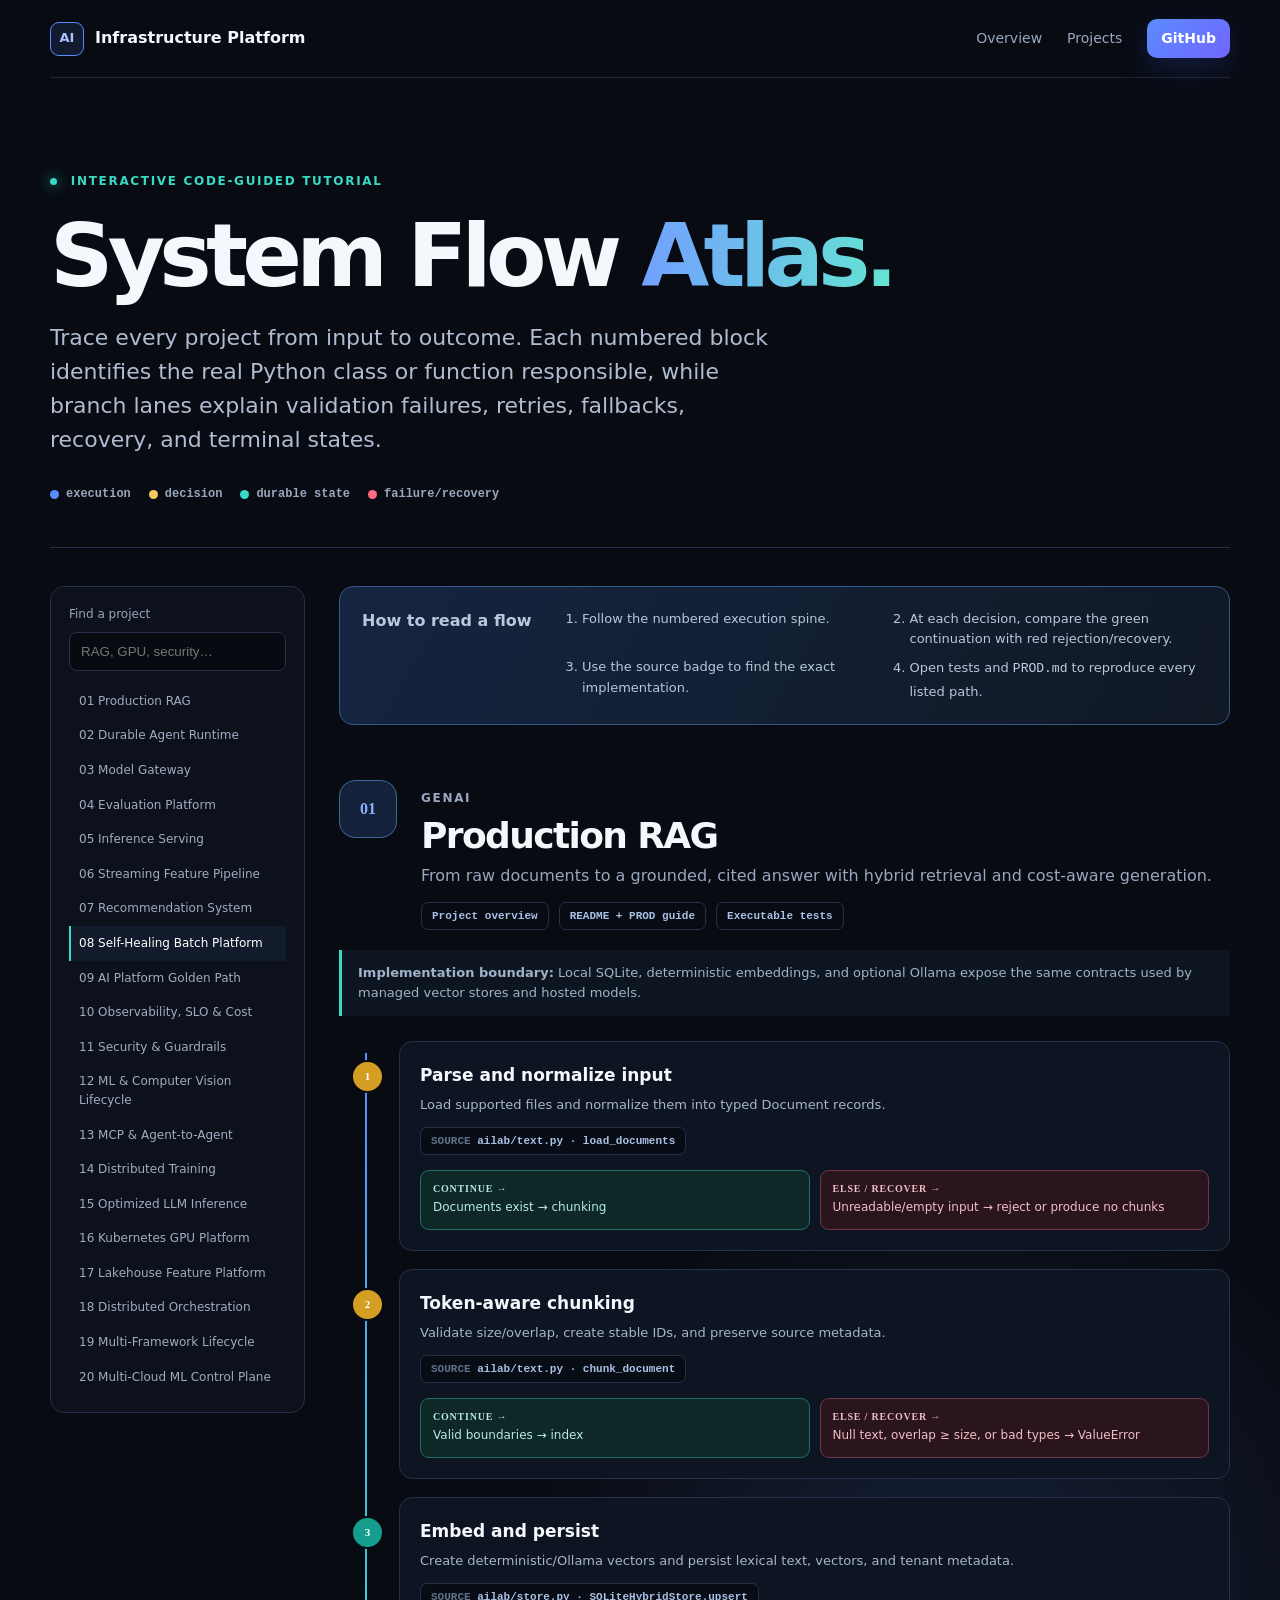
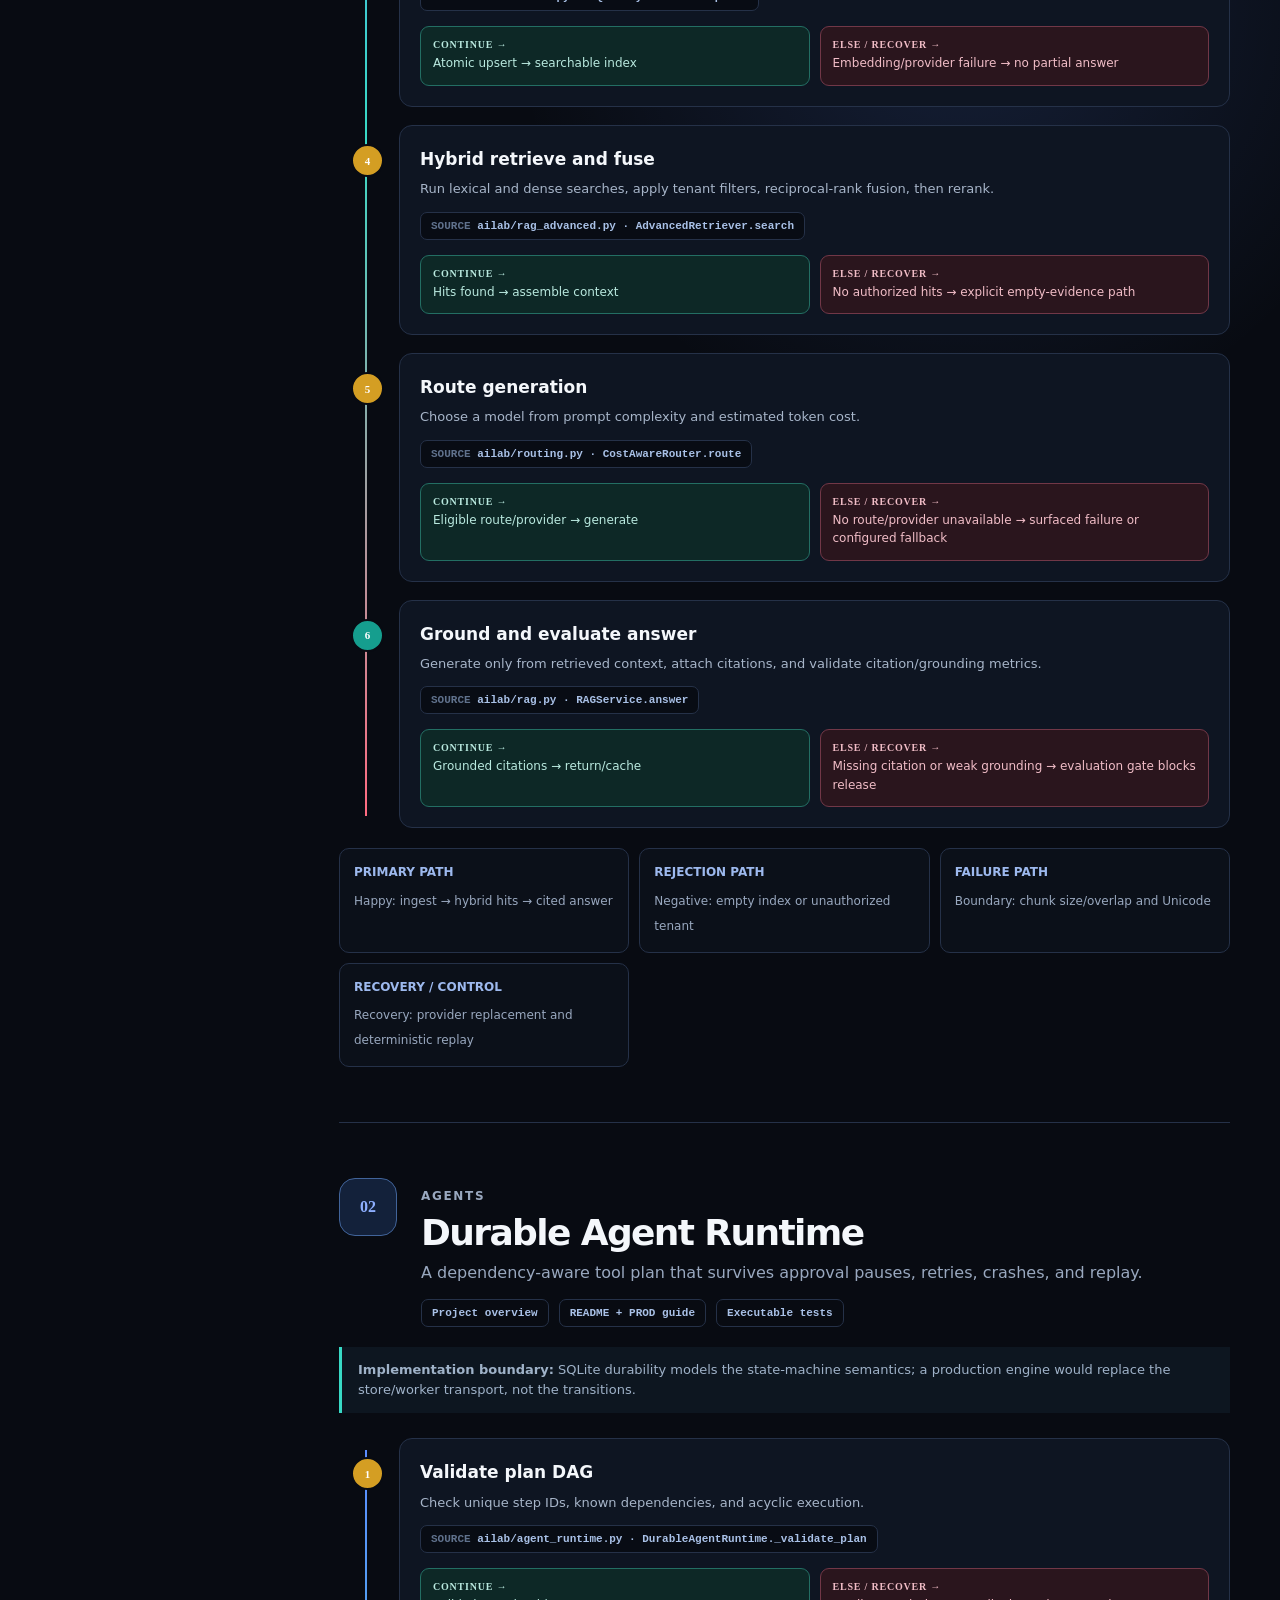
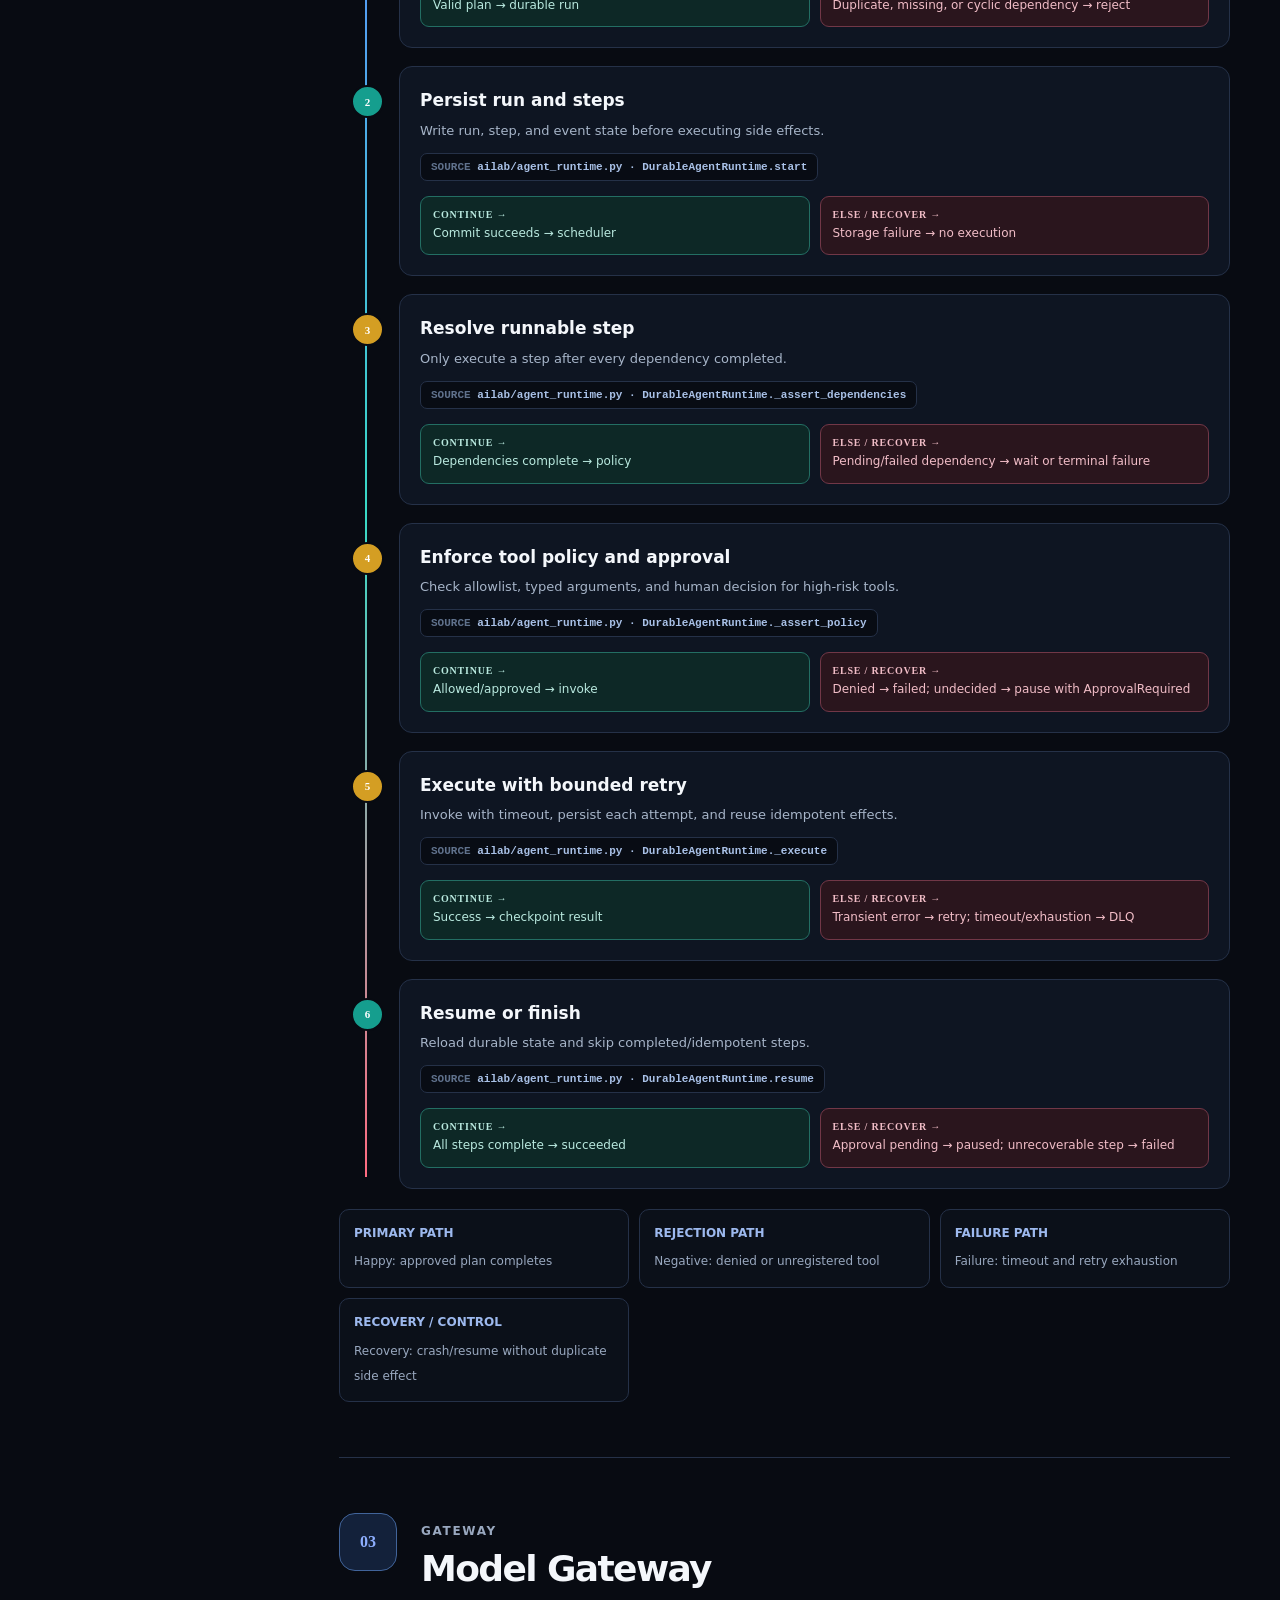
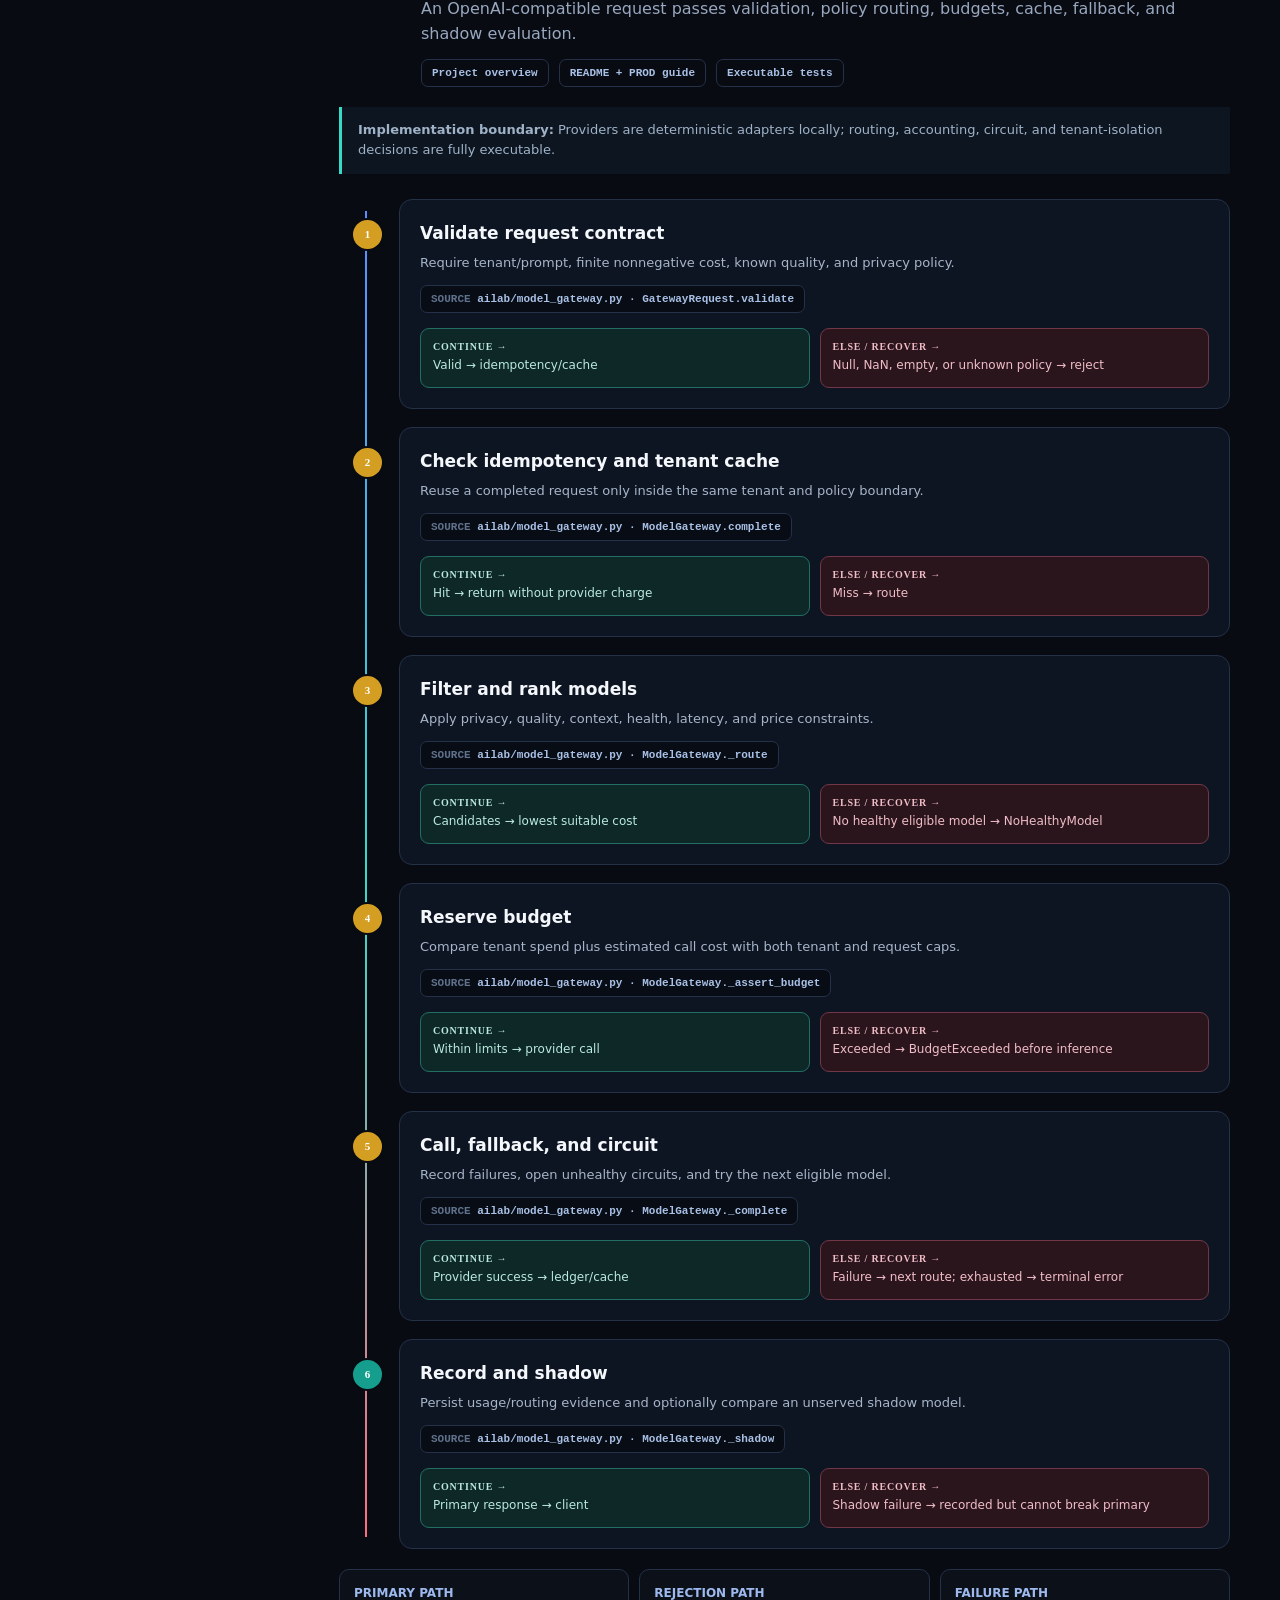
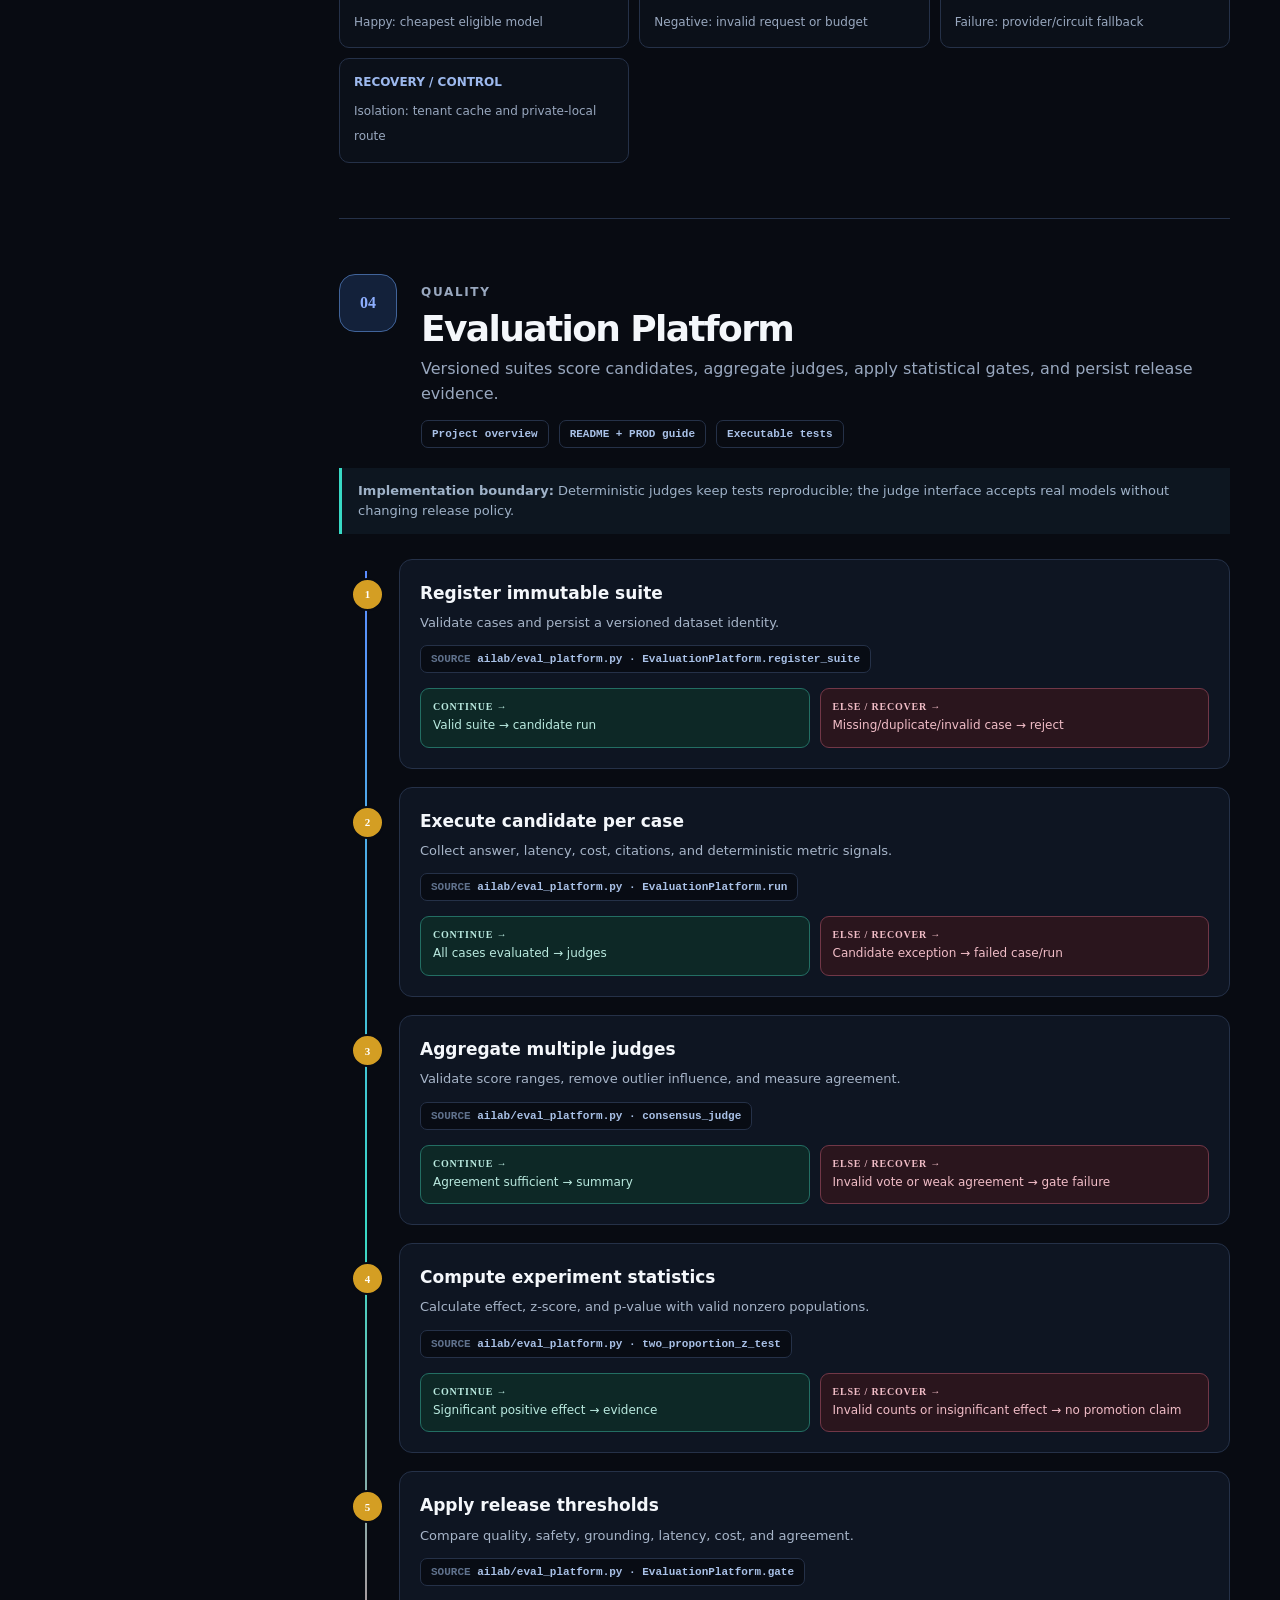
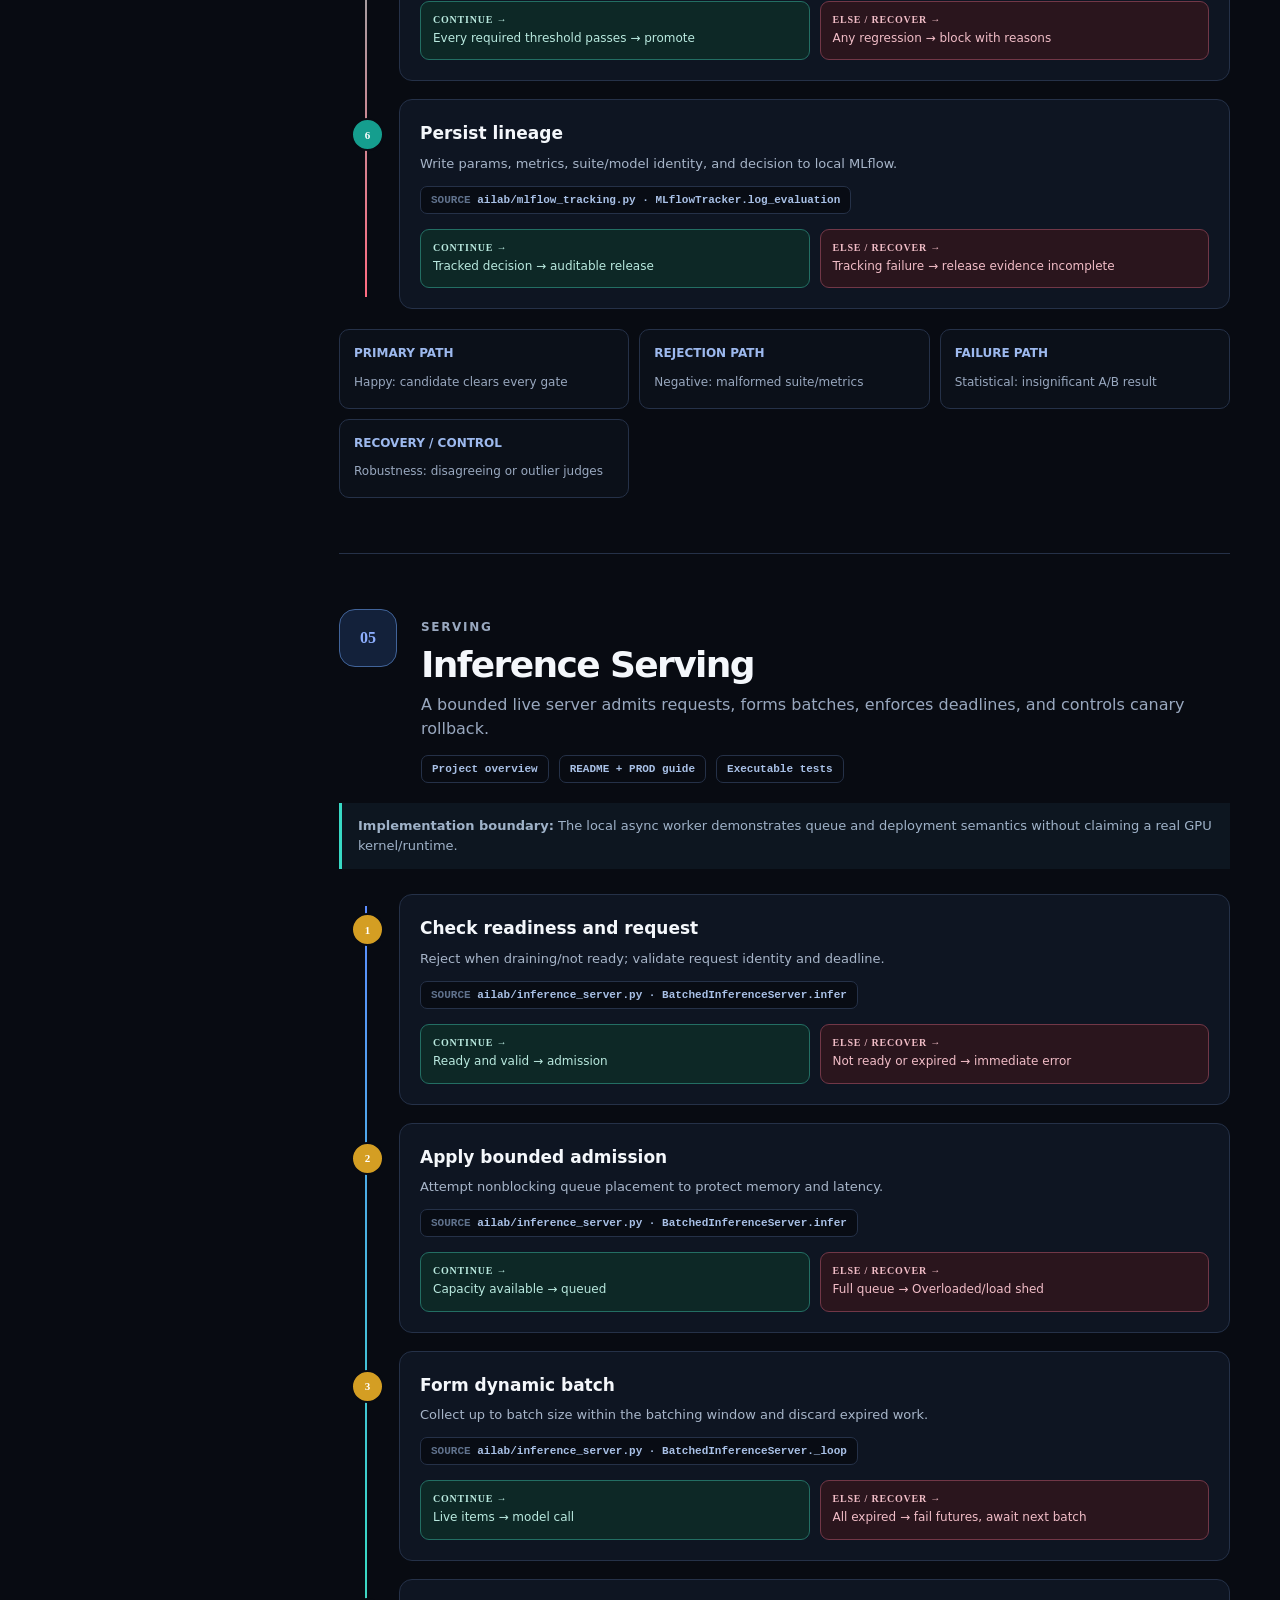
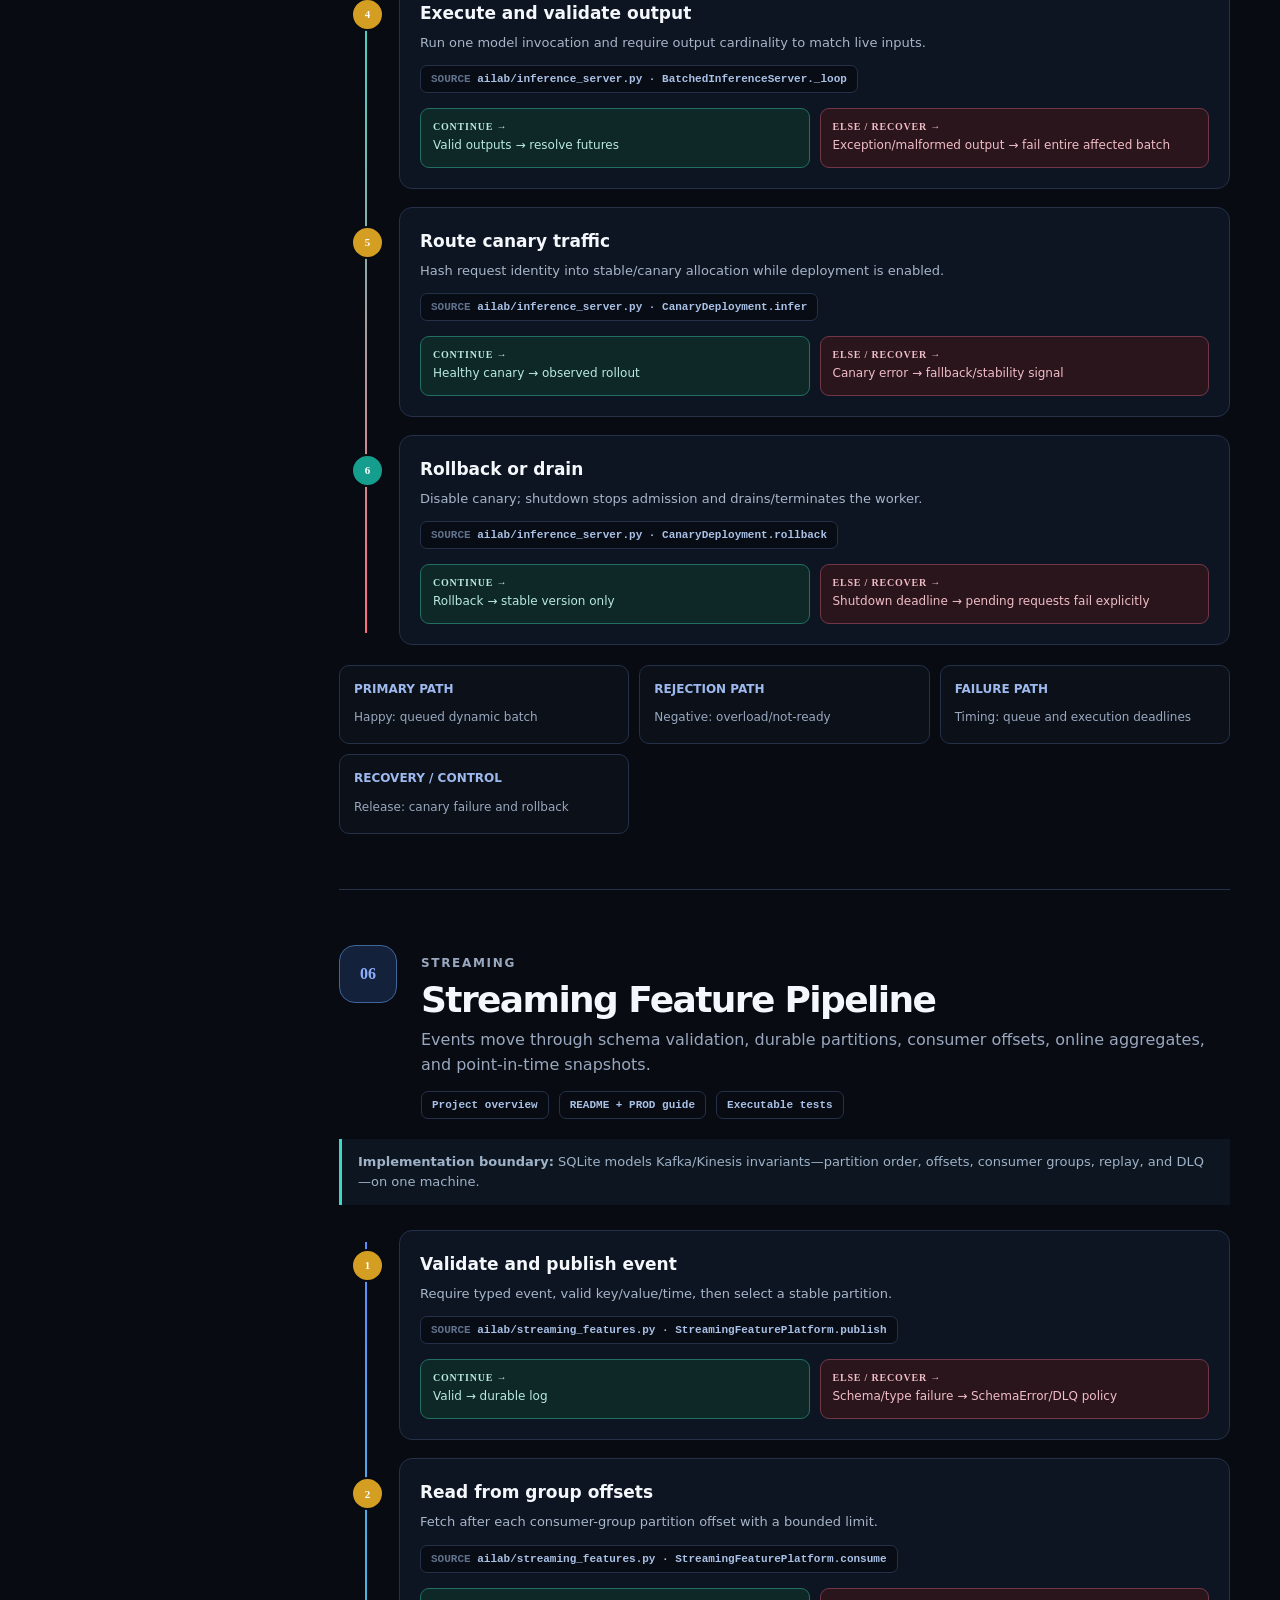
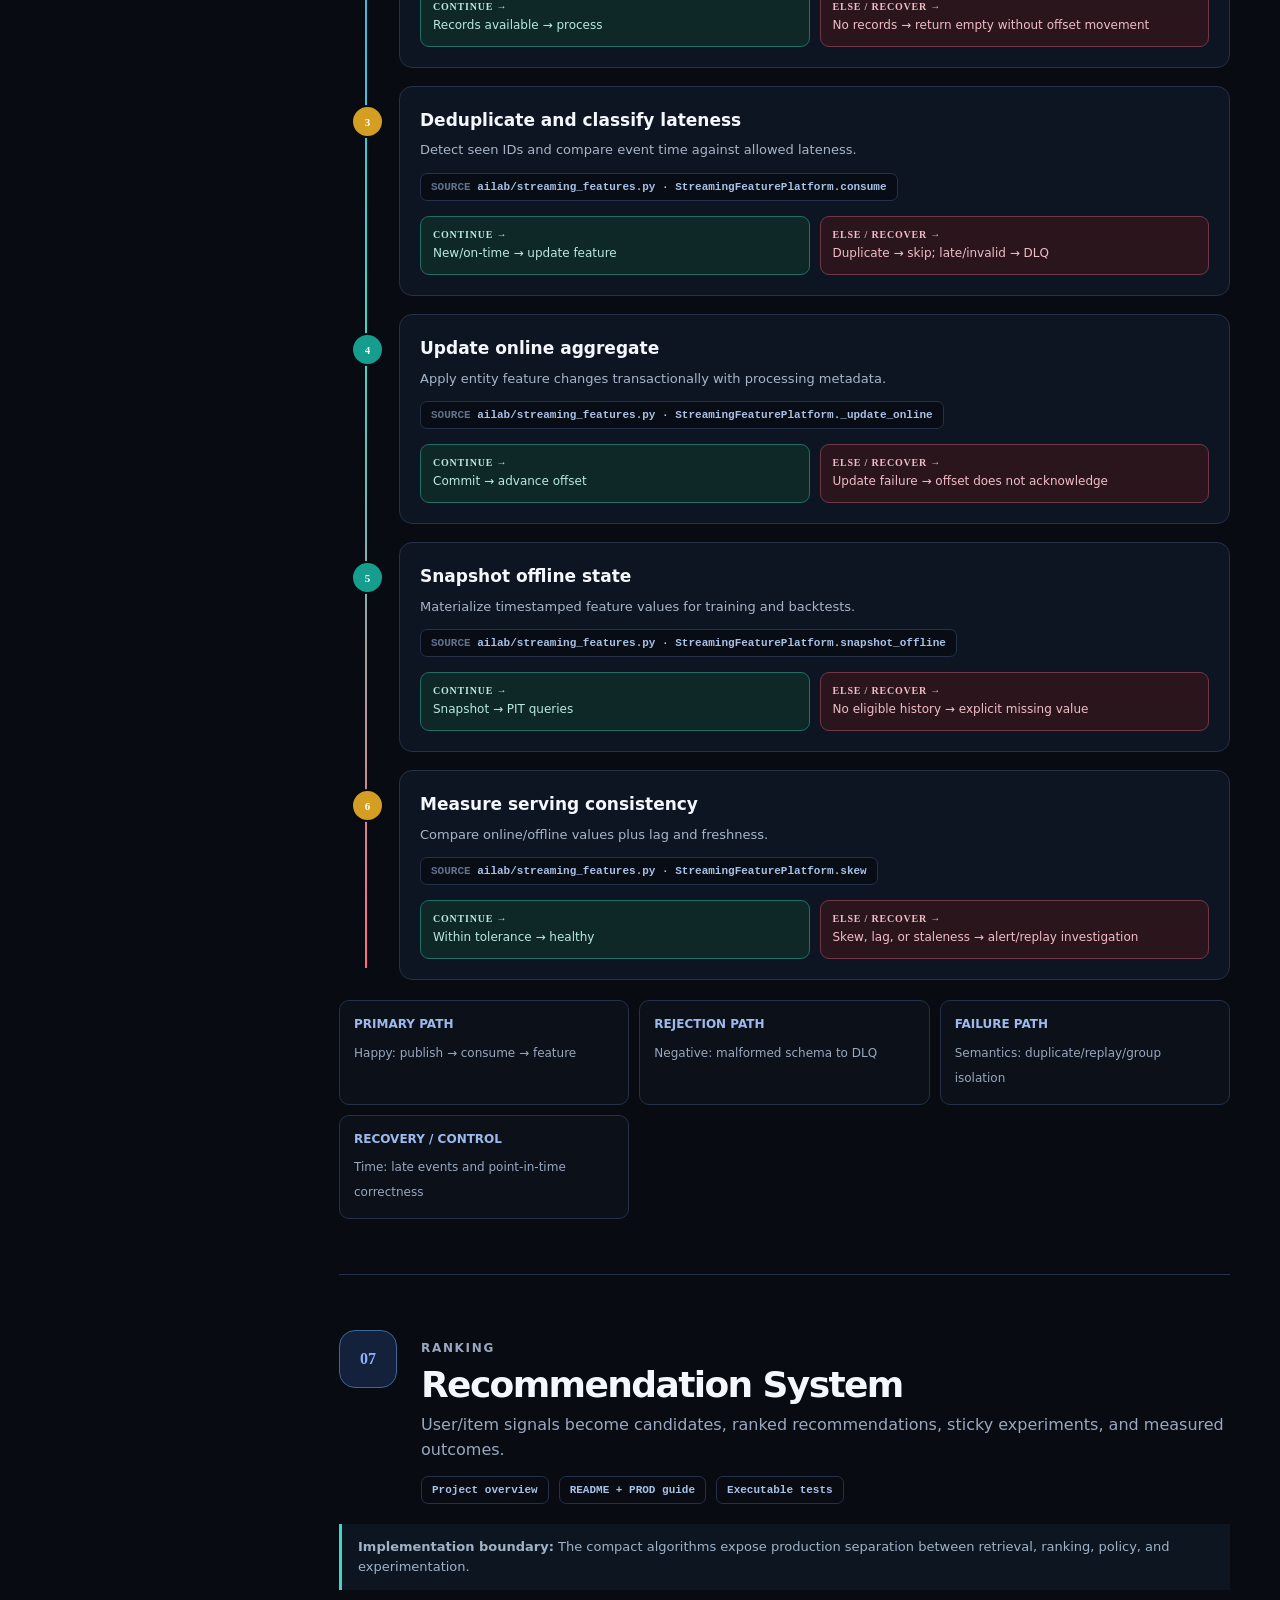
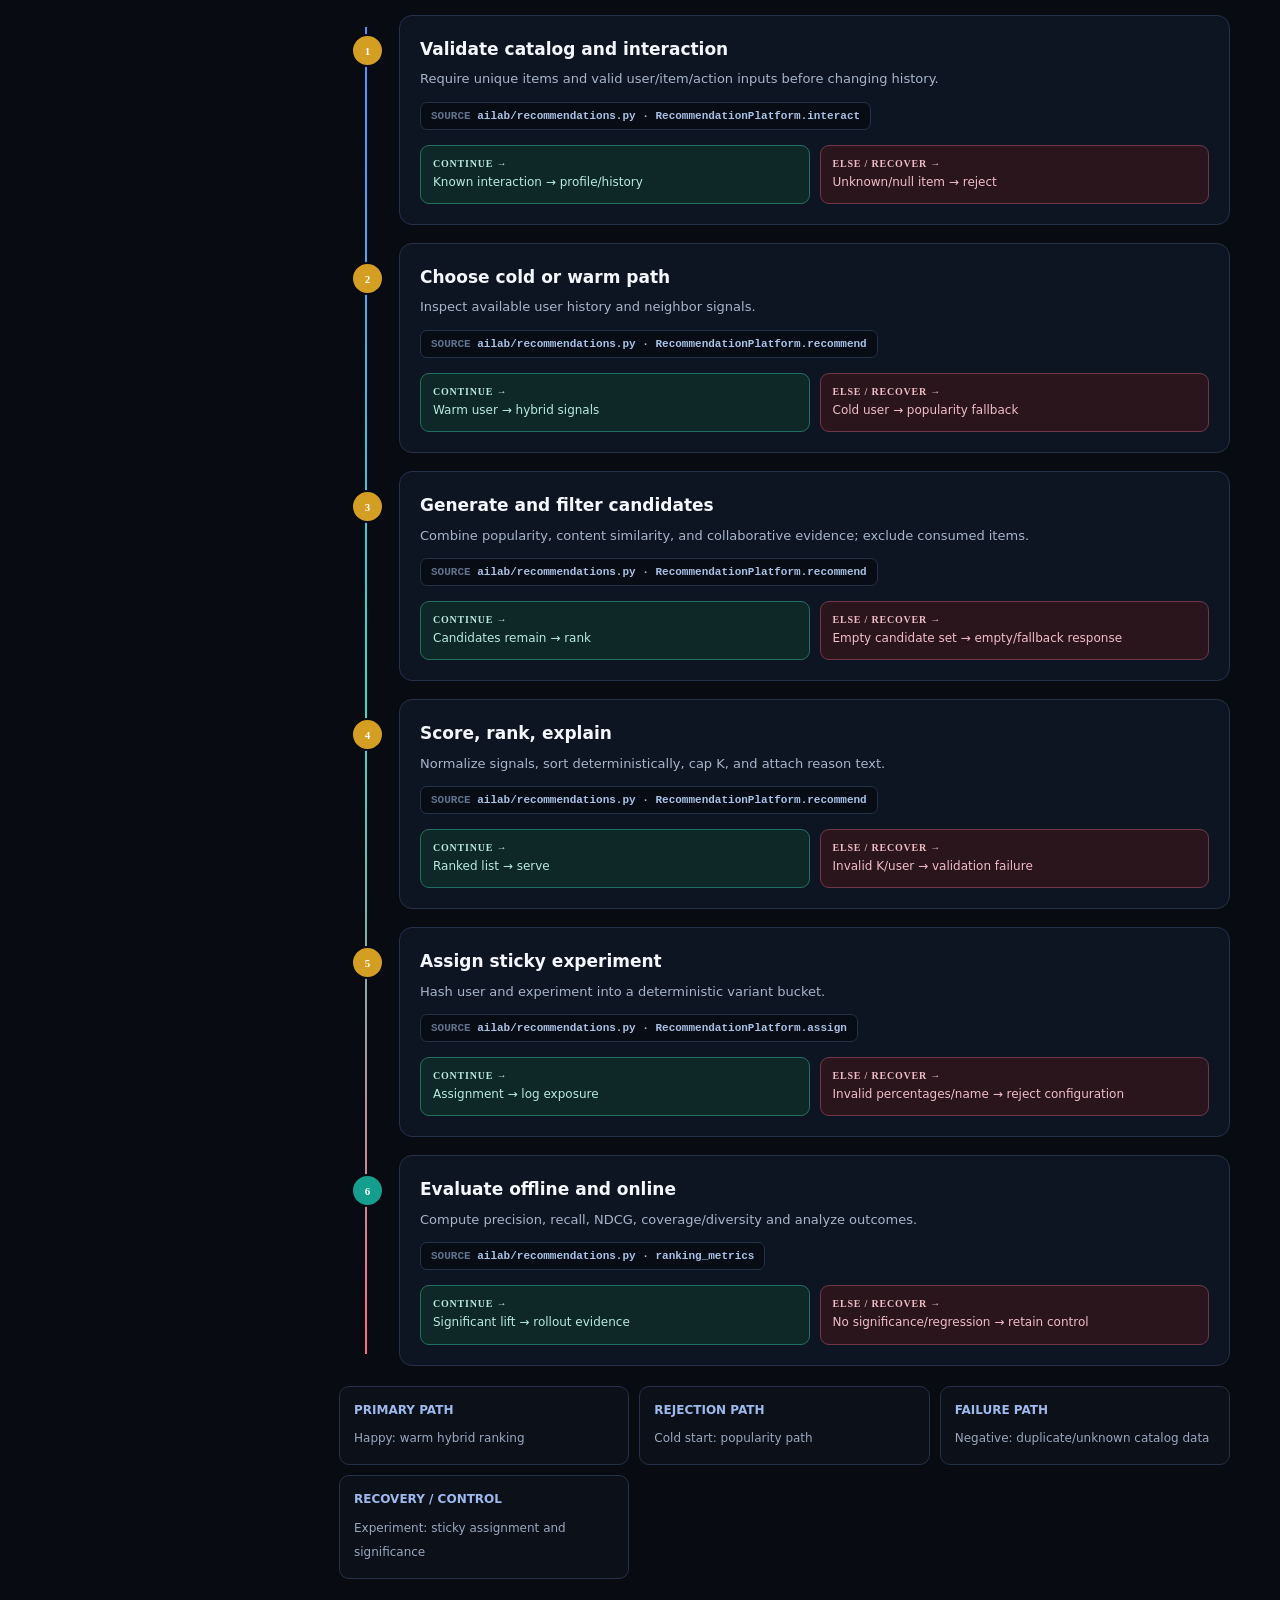
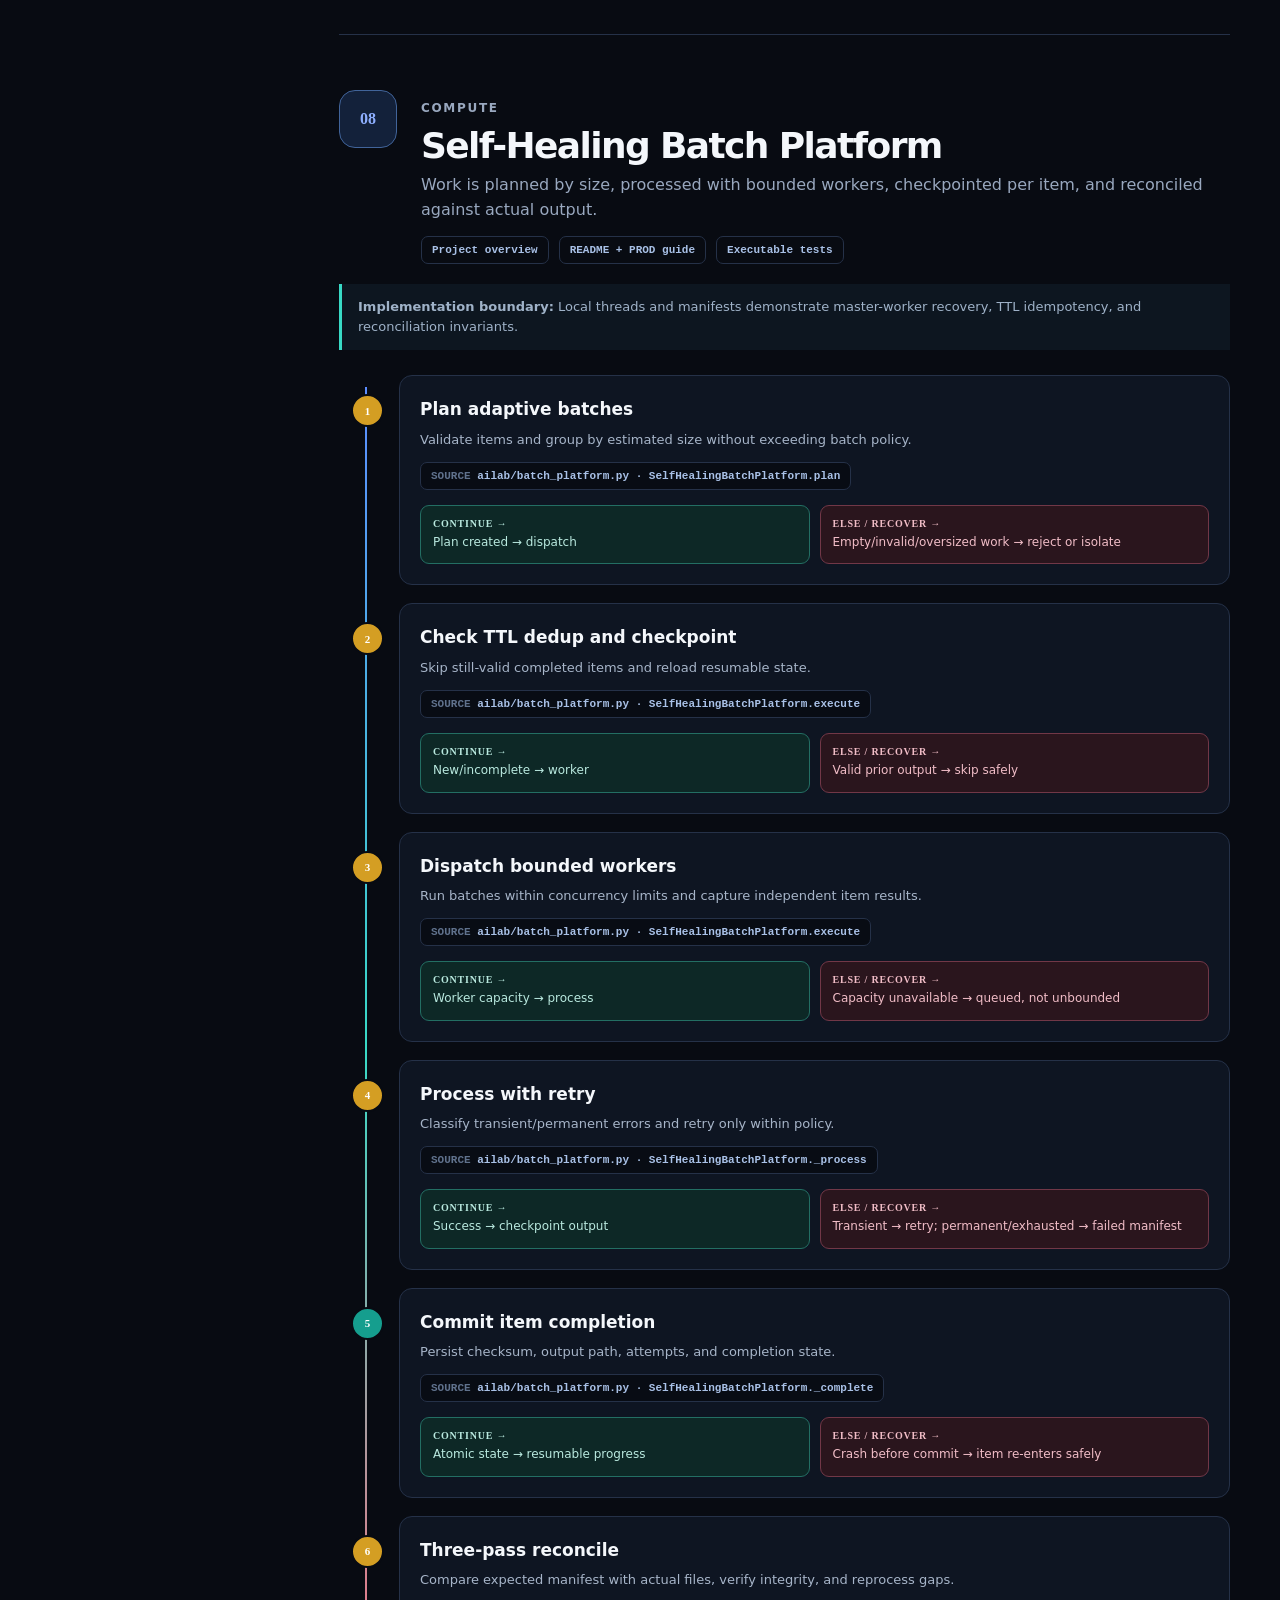
==== site/flowcharts.html @ ecbfa91c "Add interactive flow atlas for all 20 projects" ====
<!doctype html>
<html lang="en">
<head>
  <meta charset="utf-8">
  <meta name="viewport" content="width=device-width, initial-scale=1">
  <meta name="description" content="Interactive execution flowcharts for all twenty AI Infrastructure Platform projects.">
  <title>System Flow Atlas · AI Infrastructure Platform</title>
  <link rel="stylesheet" href="styles.css">
  <link rel="stylesheet" href="flowcharts.css">
</head>
<body>
  <a class="skip" href="#main">Skip to content</a>
  <header class="nav shell"><a class="brand" href="index.html"><span class="mark">AI</span><span>Infrastructure Platform</span></a><nav aria-label="Primary"><a href="index.html">Overview</a><a href="projects.html">Projects</a><a class="button small" href="https://github.com/abhi32dev/ai-infrastructure-platform-1">GitHub</a></nav></header>
  <main id="main" class="shell atlas">
    <header class="atlas-hero">
      <p class="eyebrow"><span class="pulse"></span> Interactive code-guided tutorial</p>
      <h1>System Flow <span>Atlas.</span></h1>
      <p class="lede">Trace every project from input to outcome. Each numbered block identifies the real Python class or function responsible, while branch lanes explain validation failures, retries, fallbacks, recovery, and terminal states.</p>
      <div class="legend" aria-label="Diagram legend"><span><i class="dot action"></i>execution</span><span><i class="dot decision"></i>decision</span><span><i class="dot state"></i>durable state</span><span><i class="dot failure"></i>failure/recovery</span></div>
    </header>
    <section class="atlas-layout">
      <aside class="atlas-nav" aria-label="Flowchart projects">
        <label for="project-filter">Find a project</label>
        <input id="project-filter" type="search" placeholder="RAG, GPU, security…" autocomplete="off">
        <nav id="flow-index"></nav>
      </aside>
      <section class="atlas-content">
        <div class="tutorial-callout"><strong>How to read a flow</strong><ol><li>Follow the numbered execution spine.</li><li>At each decision, compare the green continuation with red rejection/recovery.</li><li>Use the source badge to find the exact implementation.</li><li>Open tests and <code>PROD.md</code> to reproduce every listed path.</li></ol></div>
        <div id="flow-root"></div>
      </section>
    </section>
  </main>
  <footer class="shell"><a href="index.html">← Back to overview</a><span>20 code-linked execution maps · no external diagram dependency</span></footer>
  <script src="flowcharts.js"></script>
</body>
</html>
---- site/styles.css ----
:root{--bg:#080b12;--panel:#111827;--line:#253148;--text:#f4f7fb;--muted:#99a8bf;--blue:#5b8cff;--cyan:#38d9c5;--max:1180px}*{box-sizing:border-box}html{scroll-behavior:smooth}body{margin:0;background:var(--bg);color:var(--text);font-family:Inter,ui-sans-serif,system-ui,-apple-system,"Segoe UI",sans-serif;line-height:1.55;background-image:radial-gradient(circle at 75% 4%,rgba(91,140,255,.16),transparent 28rem)}a{color:inherit;text-decoration:none}.shell{width:min(var(--max),calc(100% - 40px));margin:auto}.skip{position:absolute;left:-9999px}.skip:focus{left:8px;top:8px;background:white;color:black;padding:8px;z-index:9}.nav{height:78px;display:flex;align-items:center;justify-content:space-between;border-bottom:1px solid #ffffff1c}.brand{display:flex;align-items:center;gap:11px;font-weight:750}.mark{display:grid;place-items:center;width:34px;height:34px;border:1px solid var(--blue);border-radius:9px;color:#aac1ff;background:#111a2e;font-size:13px}.nav nav{display:flex;align-items:center;gap:25px;color:var(--muted);font-size:14px}.nav a:hover{color:white}.button{display:inline-flex;padding:13px 19px;border-radius:10px;background:linear-gradient(135deg,var(--blue),#7166ff);font-weight:750;box-shadow:0 10px 30px #3c64ff33}.button.small{padding:9px 14px;color:white}.hero{padding:100px 0 72px}.eyebrow,.kicker{color:var(--cyan);font-size:12px;text-transform:uppercase;letter-spacing:.14em;font-weight:800}.pulse{display:inline-block;width:7px;height:7px;margin-right:8px;border-radius:50%;background:var(--cyan);box-shadow:0 0 14px var(--cyan)}h1{max-width:950px;margin:22px 0;font-size:clamp(52px,8.2vw,96px);line-height:.98;letter-spacing:-.065em}h1 span{background:linear-gradient(90deg,#73a0ff,#64e4d2);background-clip:text;color:transparent}.lede{max-width:720px;color:#b0bdd0;font-size:clamp(18px,2vw,22px)}.actions{display:flex;align-items:center;gap:28px;margin-top:34px}.text-link{font-weight:700;color:#c9d5e8}.metrics{display:grid;grid-template-columns:repeat(4,1fr);margin-top:78px;border-block:1px solid var(--line)}.metrics div{padding:25px 0}.metrics div+div{padding-left:28px;border-left:1px solid var(--line)}.metrics strong,.metrics span{display:block}.metrics strong{font-size:29px}.metrics span{color:var(--muted);font-size:13px}.section{padding:95px 0}.heading{display:flex;align-items:end;justify-content:space-between;gap:40px;margin-bottom:38px}.heading>p{max-width:480px;color:var(--muted)}h2{margin:5px 0;font-size:clamp(34px,5vw,55px);line-height:1.05;letter-spacing:-.045em}.grid{display:grid;grid-template-columns:repeat(3,1fr);gap:16px}.card{position:relative;display:block;min-height:290px;padding:27px;border:1px solid var(--line);border-radius:15px;background:linear-gradient(145deg,#141c2bea,#0d121dea);transition:.2s}.card:hover,.card:focus-visible{transform:translateY(-3px);border-color:#6389c8;box-shadow:0 18px 45px #0005;outline:none}.card.featured{background:linear-gradient(145deg,#21355bcc,#0e1b2bf2);border-color:#35568d}.card b{color:#63748e;font:700 12px ui-monospace,monospace}.card em{float:right;padding:4px 8px;border-radius:99px;background:#1d2940;color:#96b6ff;font:normal 700 10px ui-sans-serif;text-transform:uppercase;letter-spacing:.1em}.card h3{margin:48px 0 10px;font-size:22px}.card p{color:var(--muted);font-size:14px}.card small{position:absolute;bottom:25px;color:#7f93b0;font:600 10px ui-monospace,monospace}.card small span{color:var(--cyan);font-size:15px;margin-left:5px}.controls{padding:95px 0;background:linear-gradient(90deg,#0e1626,#101a2b);border-block:1px solid var(--line)}.control-wrap{display:grid;grid-template-columns:1fr 1fr;gap:80px;align-items:center}.control-wrap p:last-child,.run p{color:var(--muted)}.control-list{border-top:1px solid var(--line)}.control-list div{display:grid;grid-template-columns:50px 150px 1fr;align-items:center;padding:18px 0;border-bottom:1px solid var(--line)}.control-list span{color:var(--blue);font:700 11px ui-monospace}.control-list small{color:var(--muted)}.run{display:grid;grid-template-columns:1fr 1fr;gap:60px;align-items:center}.run .button{margin-top:20px}pre{padding:25px;overflow:auto;border:1px solid var(--line);border-radius:14px;background:#05070c;box-shadow:0 25px 70px #0004}code{font:13px/1.9 ui-monospace,monospace;color:#c6d2e4}code i{color:var(--cyan);font-style:normal}footer{display:flex;justify-content:space-between;gap:25px;padding:28px 0 45px;border-top:1px solid var(--line);color:#71829b;font-size:12px}@media(max-width:900px){.nav nav>a:not(.button){display:none}.grid{grid-template-columns:repeat(2,1fr)}.control-wrap,.run{grid-template-columns:1fr}.metrics{grid-template-columns:repeat(2,1fr)}.metrics div:nth-child(3){border-left:0}.heading{display:block}}@media(max-width:600px){.shell{width:min(100% - 26px,var(--max))}.brand>span:last-child{display:none}.hero{padding-top:70px}.grid,.metrics{grid-template-columns:1fr}.metrics div+div{padding-left:0;border-left:0;border-top:1px solid var(--line)}.actions{align-items:flex-start;flex-direction:column}.control-list div{grid-template-columns:38px 1fr}.control-list small{grid-column:2}.section{padding:70px 0}footer{flex-direction:column}}
---- site/flowcharts.css ----
.atlas{padding-bottom:90px}.atlas-hero{padding:82px 0 46px;border-bottom:1px solid var(--line)}.atlas-hero h1{font-size:clamp(52px,7vw,88px)}.legend{display:flex;flex-wrap:wrap;gap:18px;margin-top:30px;color:var(--muted);font:600 12px ui-monospace,monospace}.legend span{display:flex;align-items:center;gap:7px}.dot{width:9px;height:9px;border-radius:50%}.dot.action{background:#5b8cff}.dot.decision{background:#f4c95d}.dot.state{background:#38d9c5}.dot.failure{background:#ff6b81}.atlas-layout{display:grid;grid-template-columns:255px minmax(0,1fr);gap:34px;padding-top:38px}.atlas-nav{position:sticky;top:18px;align-self:start;max-height:calc(100vh - 36px);overflow:auto;padding:18px;border:1px solid var(--line);border-radius:14px;background:#0c111c}.atlas-nav label{display:block;margin-bottom:8px;color:var(--muted);font-size:12px}.atlas-nav input{width:100%;padding:11px;border:1px solid var(--line);border-radius:8px;background:#070a10;color:white}.atlas-nav nav{display:grid;margin-top:13px}.atlas-nav a{padding:8px;border-left:2px solid transparent;color:#9fadc1;font-size:12px}.atlas-nav a:hover,.atlas-nav a.active{border-color:var(--cyan);color:white;background:#121b2c}.tutorial-callout{display:grid;grid-template-columns:180px 1fr;gap:20px;padding:22px;border:1px solid #33588c;border-radius:14px;background:linear-gradient(120deg,#152541,#101824);color:#b9c7db}.tutorial-callout ol{display:grid;grid-template-columns:repeat(2,1fr);gap:8px 30px;margin:0;padding-left:20px;font-size:13px}.flow-project{scroll-margin-top:20px;padding:55px 0;border-bottom:1px solid var(--line)}.flow-head{display:grid;grid-template-columns:64px 1fr;gap:18px;align-items:start}.flow-number{display:grid;place-items:center;width:58px;height:58px;border:1px solid #41649a;border-radius:16px;background:#13213a;color:#8eafff;font:800 16px ui-monospace}.flow-head h2{font-size:36px}.flow-head p{margin:9px 0;color:var(--muted)}.flow-actions{display:flex;flex-wrap:wrap;gap:10px;margin-top:13px}.flow-actions a,.source-link{padding:7px 10px;border:1px solid var(--line);border-radius:7px;color:#a9c1e7;font:600 11px ui-monospace,monospace}.flow-actions a:hover,.source-link:hover{border-color:var(--blue);color:white}.scope{margin:20px 0 25px;padding:13px 16px;border-left:3px solid var(--cyan);background:#0d1620;color:#9fb2c8;font-size:13px}.flow-spine{position:relative;margin-left:26px;padding-left:34px}.flow-spine:before{content:"";position:absolute;left:0;top:12px;bottom:12px;width:2px;background:linear-gradient(var(--blue),var(--cyan),#ff6b81)}.flow-node{position:relative;margin:0 0 18px;padding:20px;border:1px solid var(--line);border-radius:13px;background:#0e1522}.flow-node:before{content:attr(data-step);position:absolute;left:-49px;top:18px;display:grid;place-items:center;width:29px;height:29px;border:2px solid var(--bg);border-radius:50%;background:var(--blue);color:white;font:800 11px ui-monospace}.flow-node.decision:before{background:#d49e23}.flow-node.state:before{background:#159e8e}.flow-node h3{margin:0 0 7px;font-size:17px}.flow-node>p{margin:0;color:#a7b5c9;font-size:13px}.source-row{display:flex;flex-wrap:wrap;gap:8px;margin-top:12px}.source-link{background:#080c14}.source-link:before{content:"SOURCE  ";color:#60728d}.branches{display:grid;grid-template-columns:repeat(2,minmax(0,1fr));gap:10px;margin-top:15px}.branch{padding:12px;border-radius:9px;font-size:12px}.branch strong,.branch span{display:block}.branch strong{margin-bottom:4px;font:800 10px ui-monospace;letter-spacing:.08em}.branch.yes{border:1px solid #236e63;background:#0d2826;color:#b9e9df}.branch.no{border:1px solid #713747;background:#2a151d;color:#f1bdc7}.branch strong:after{content:" → "}.scenario-grid{display:grid;grid-template-columns:repeat(3,1fr);gap:10px;margin-top:20px}.scenario{padding:14px;border:1px solid var(--line);border-radius:10px;background:#0b1019}.scenario b{display:block;margin-bottom:6px;color:#9db9ee;font-size:12px}.scenario span{color:var(--muted);font-size:12px}@media(max-width:900px){.atlas-layout{grid-template-columns:1fr}.atlas-nav{position:relative;top:0;max-height:none}.atlas-nav nav{grid-template-columns:repeat(2,1fr)}.tutorial-callout{grid-template-columns:1fr}.tutorial-callout ol{grid-template-columns:1fr}.scenario-grid{grid-template-columns:1fr 1fr}}@media(max-width:600px){.branches,.scenario-grid{grid-template-columns:1fr}.flow-head{grid-template-columns:1fr}.flow-spine{margin-left:12px;padding-left:25px}.flow-node:before{left:-40px}.atlas-nav nav{grid-template-columns:1fr}}
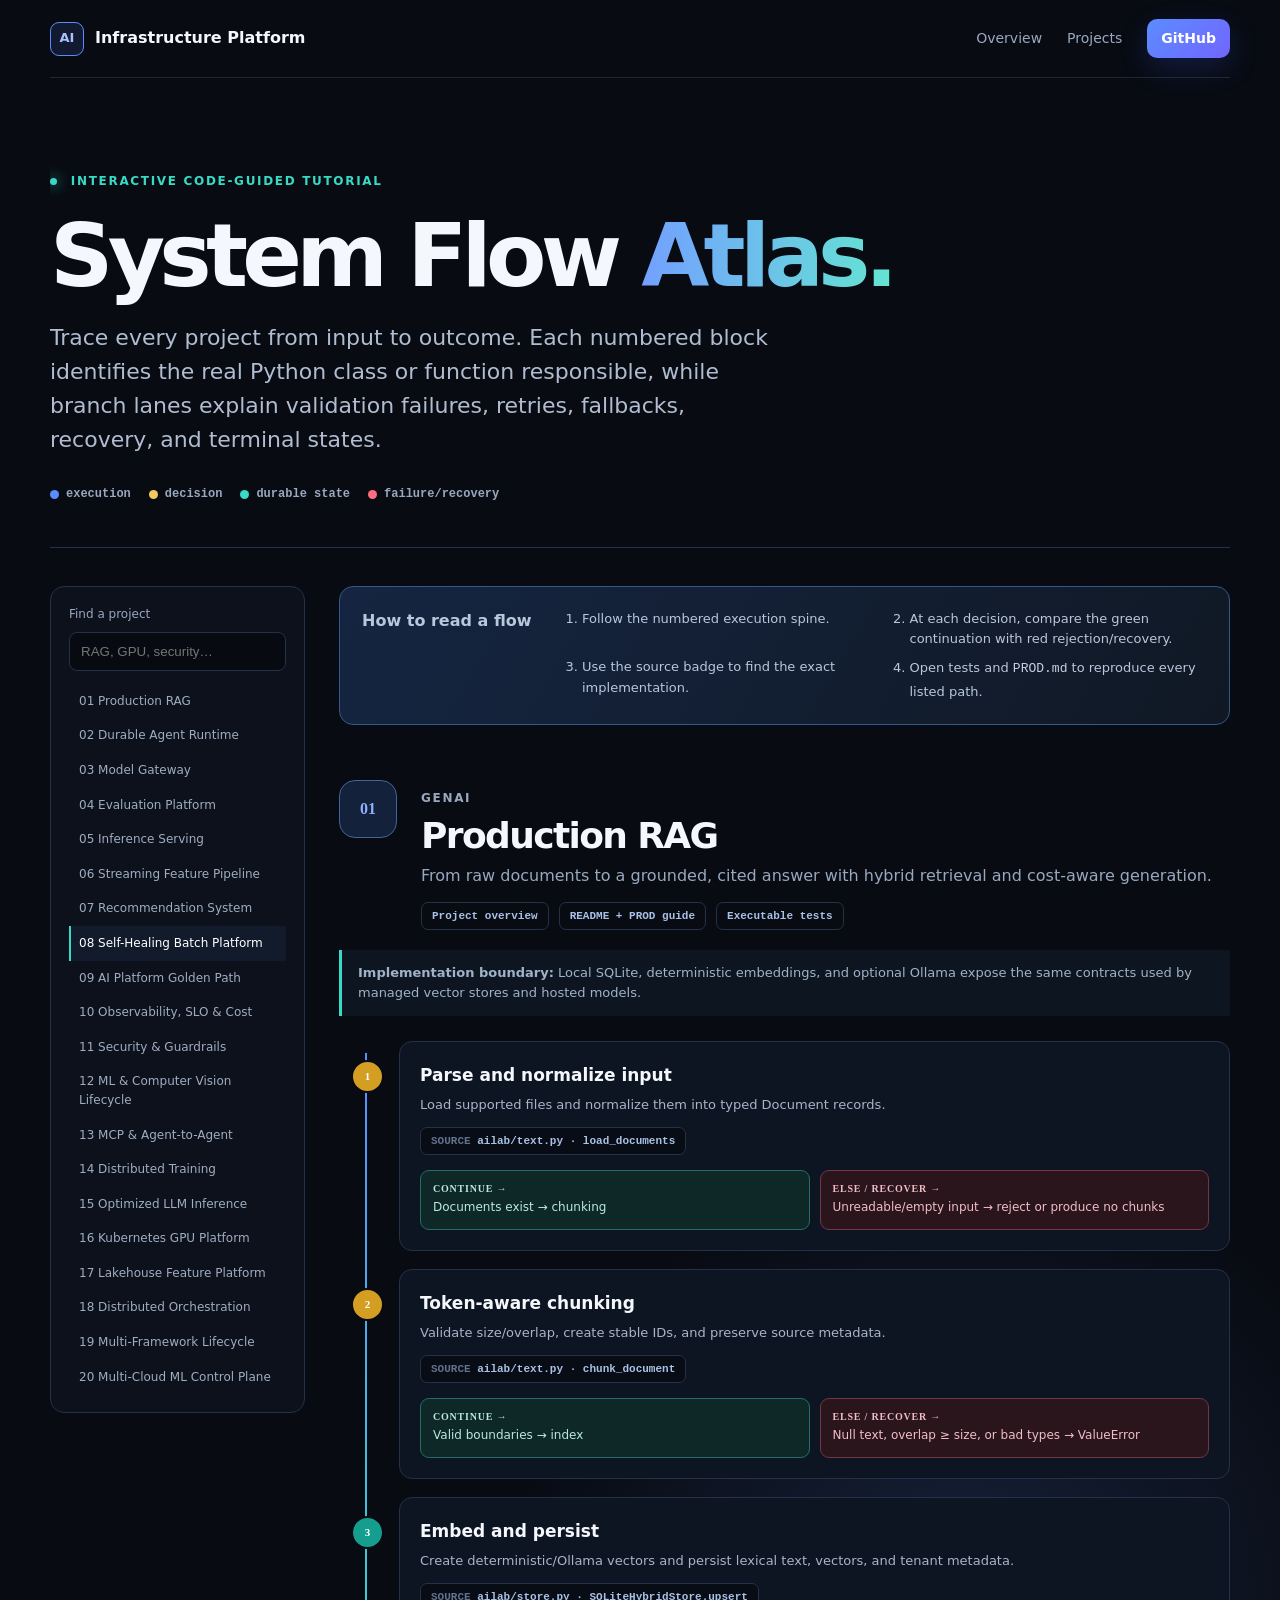
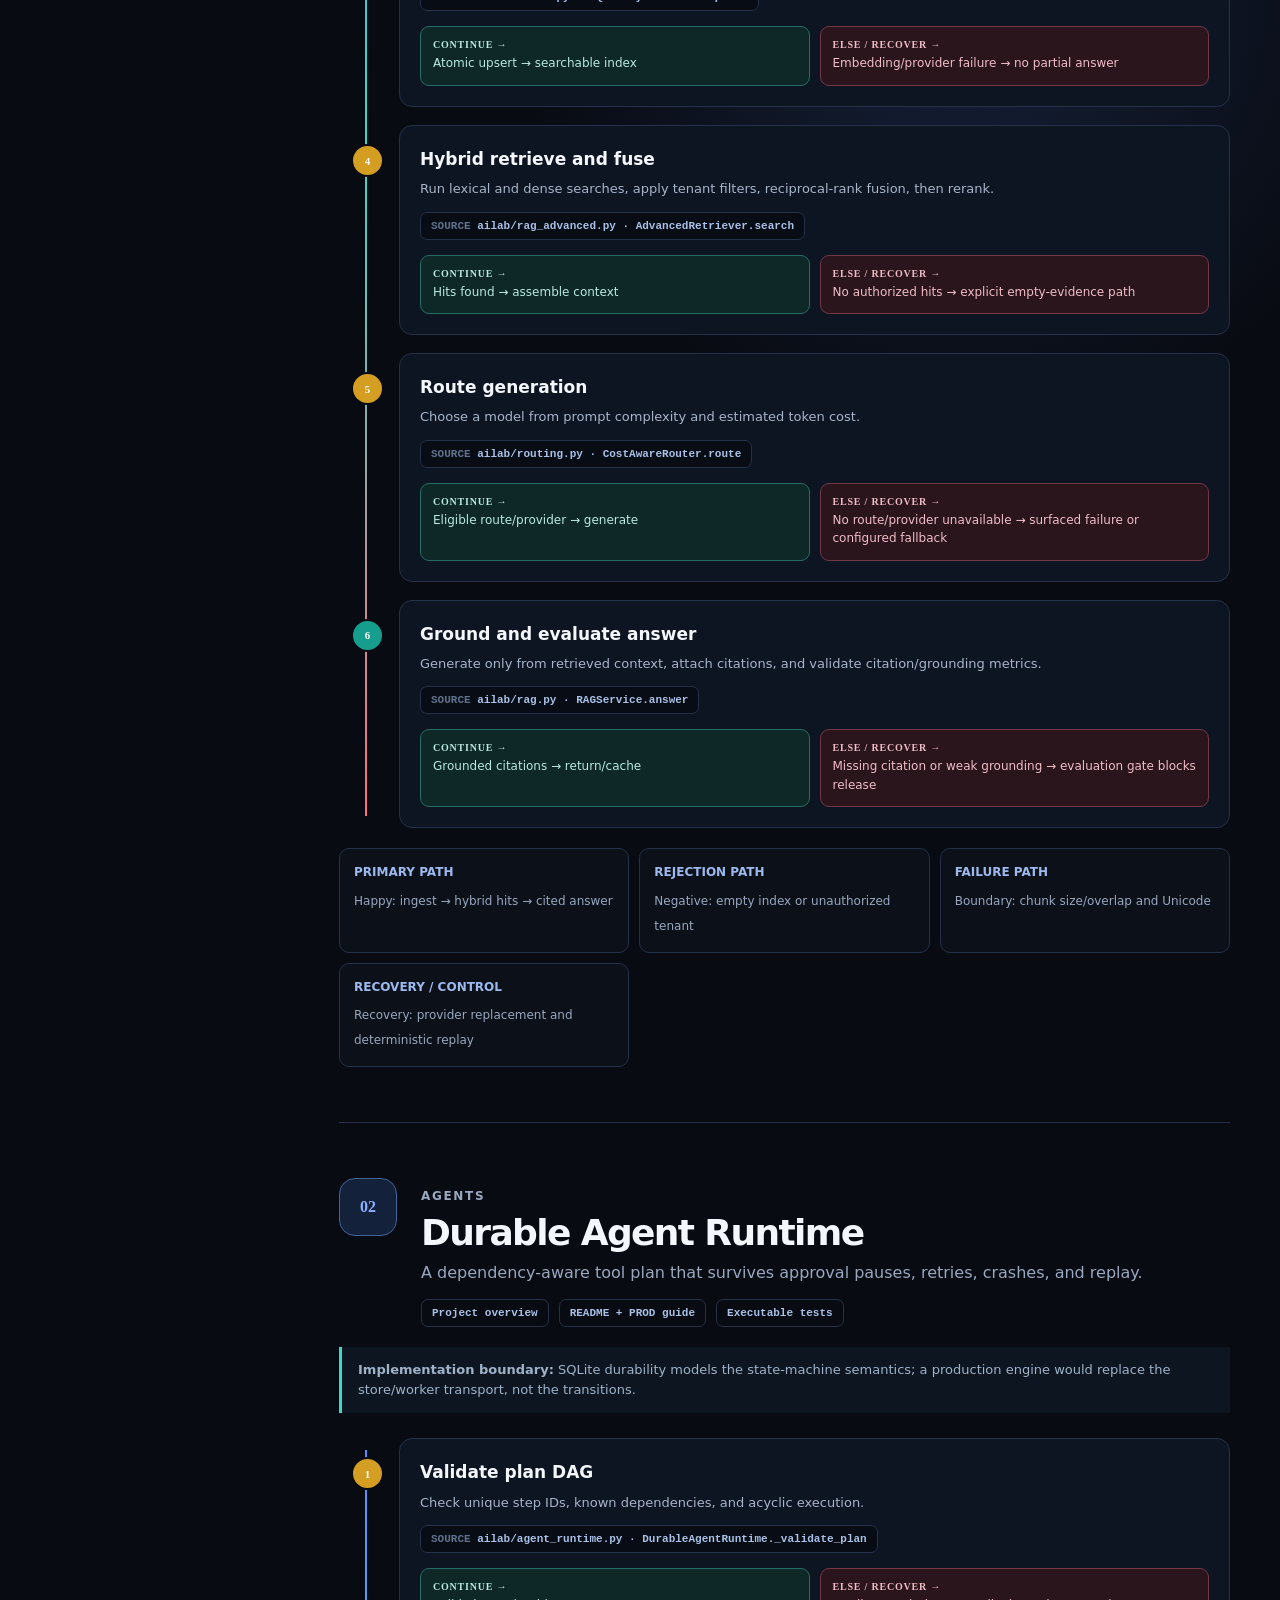
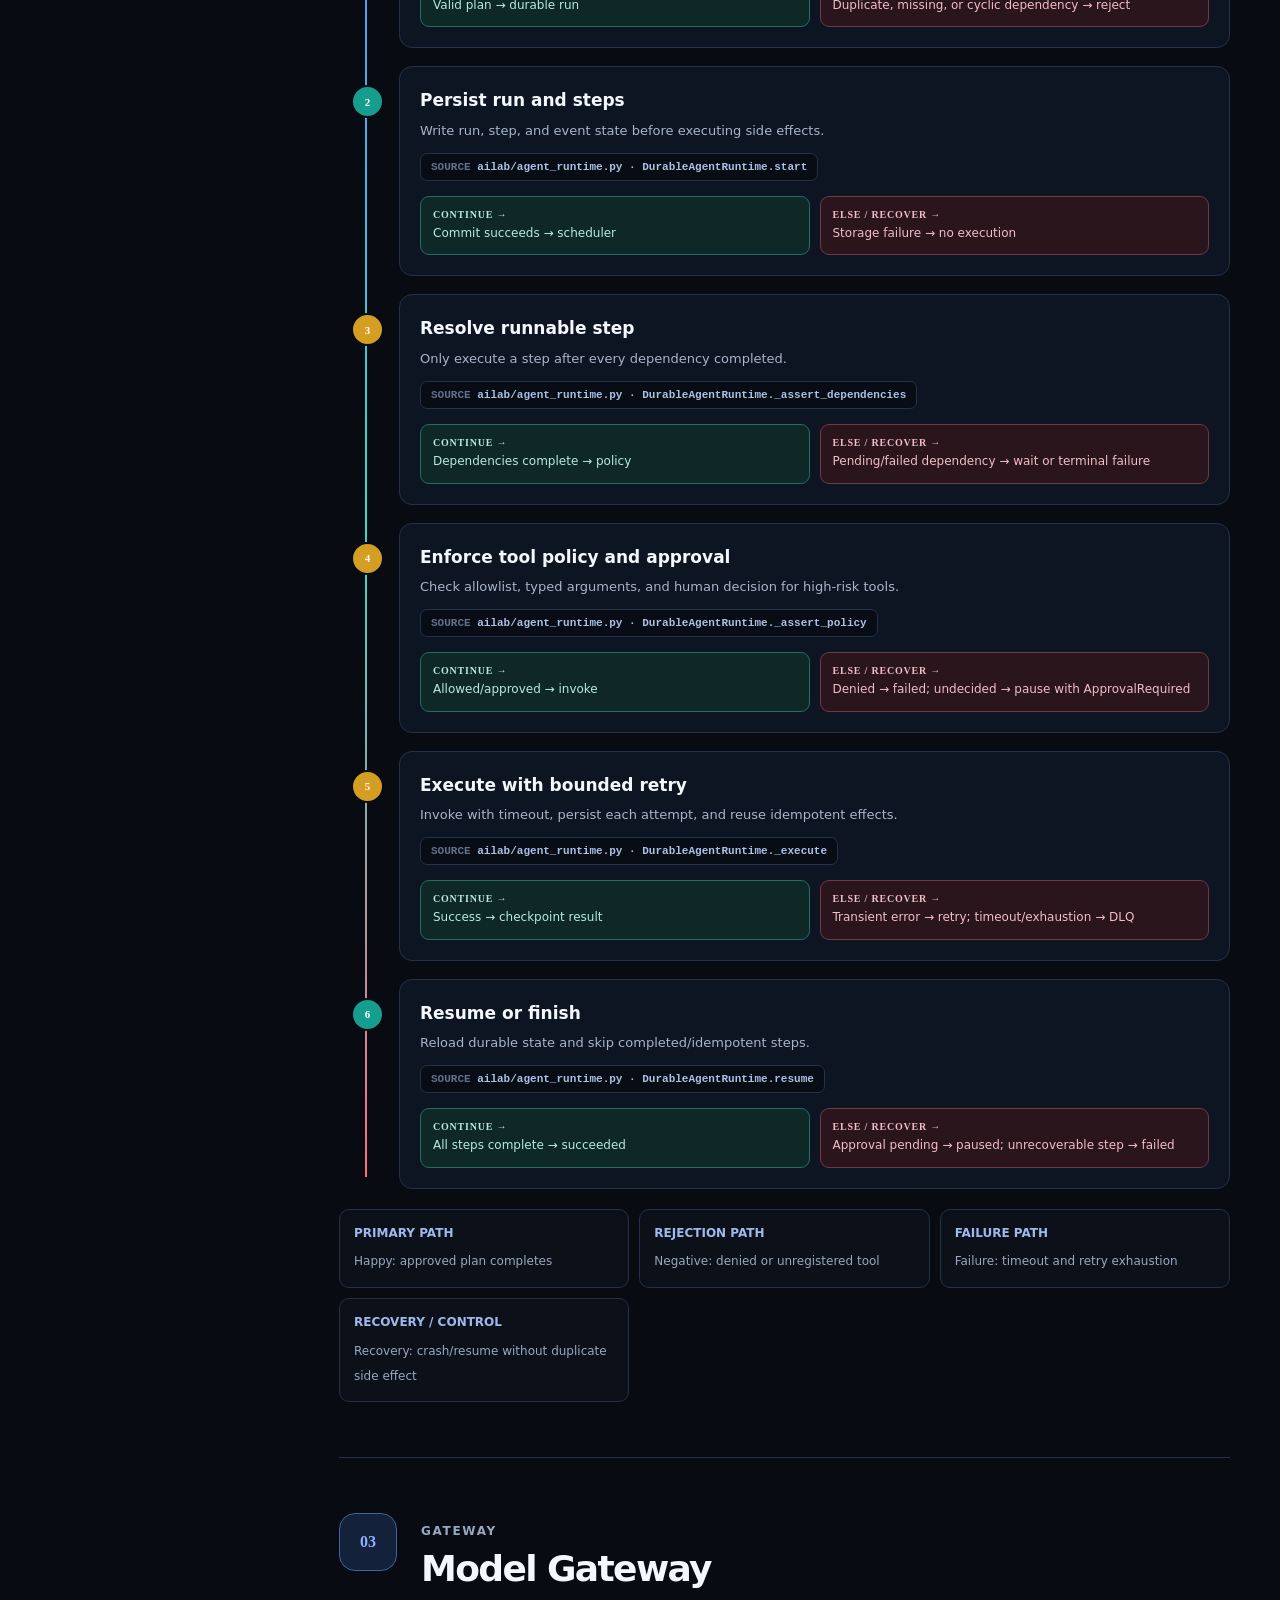
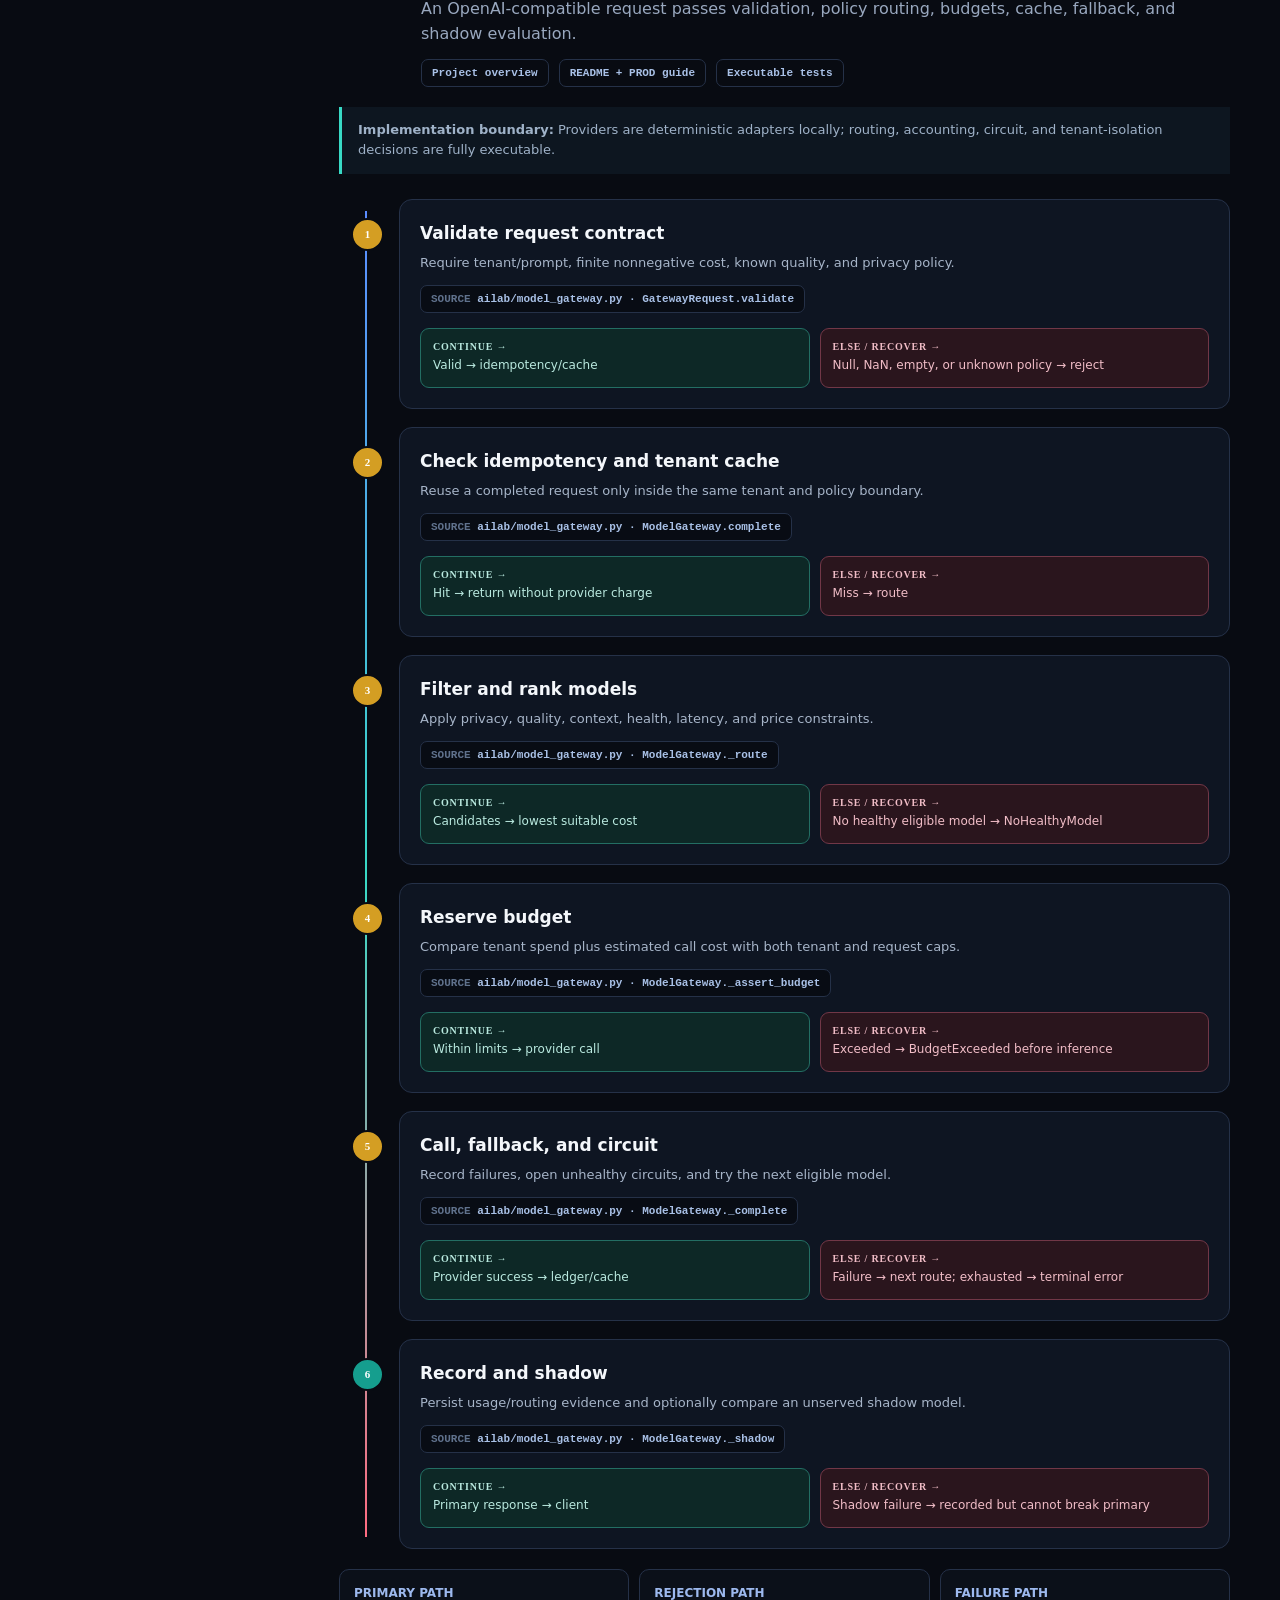
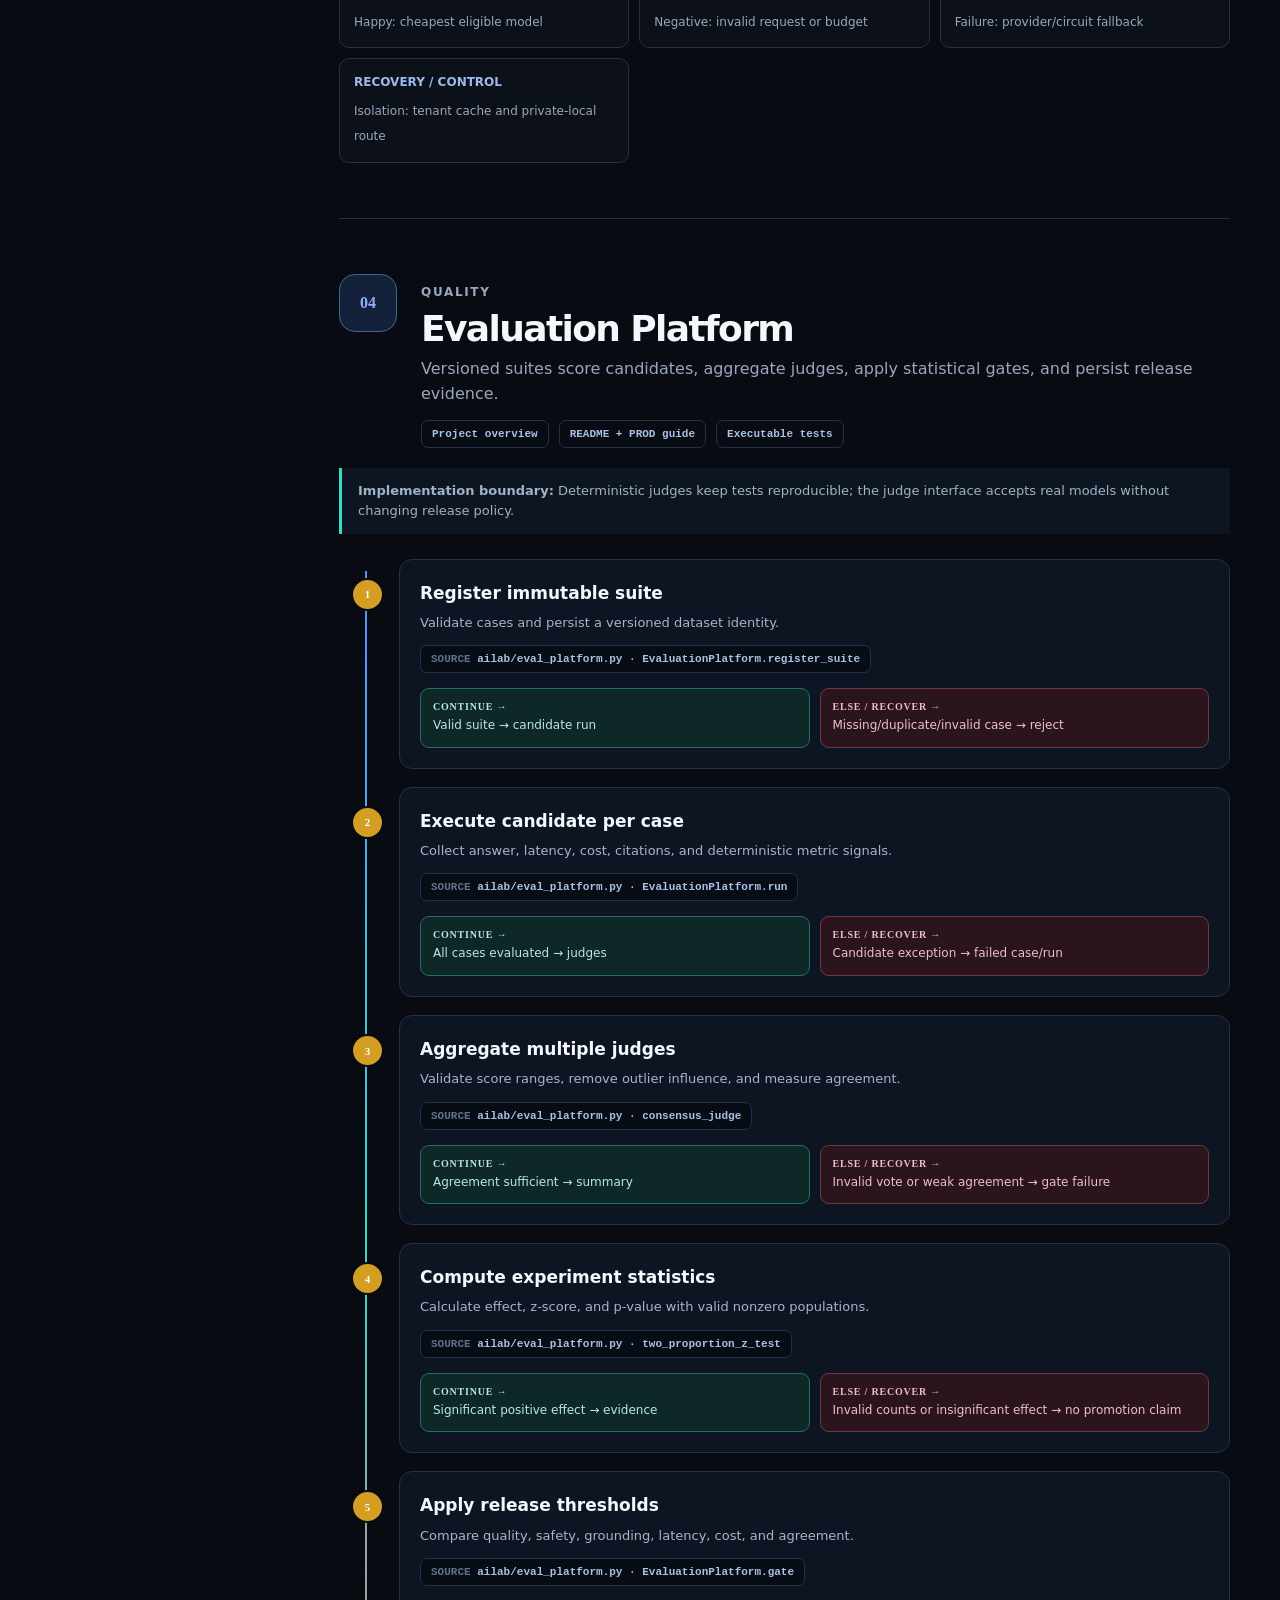
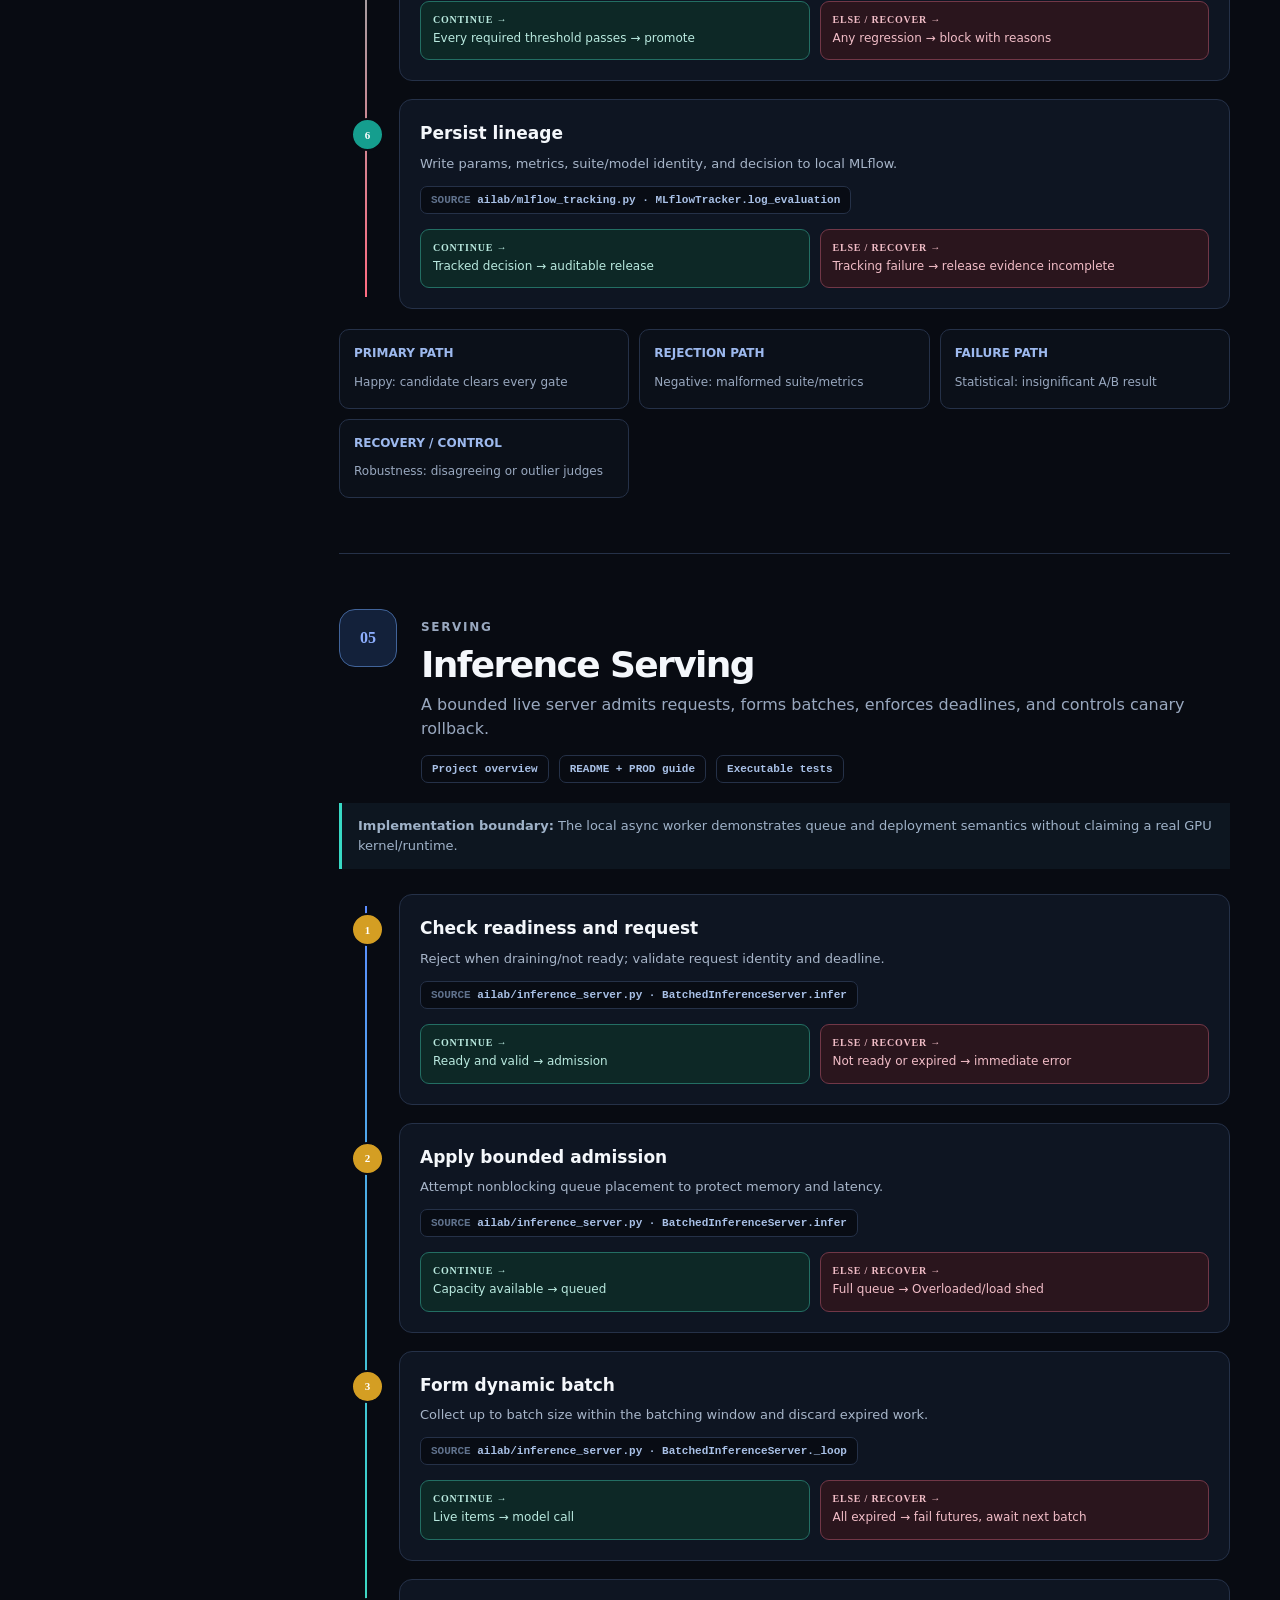
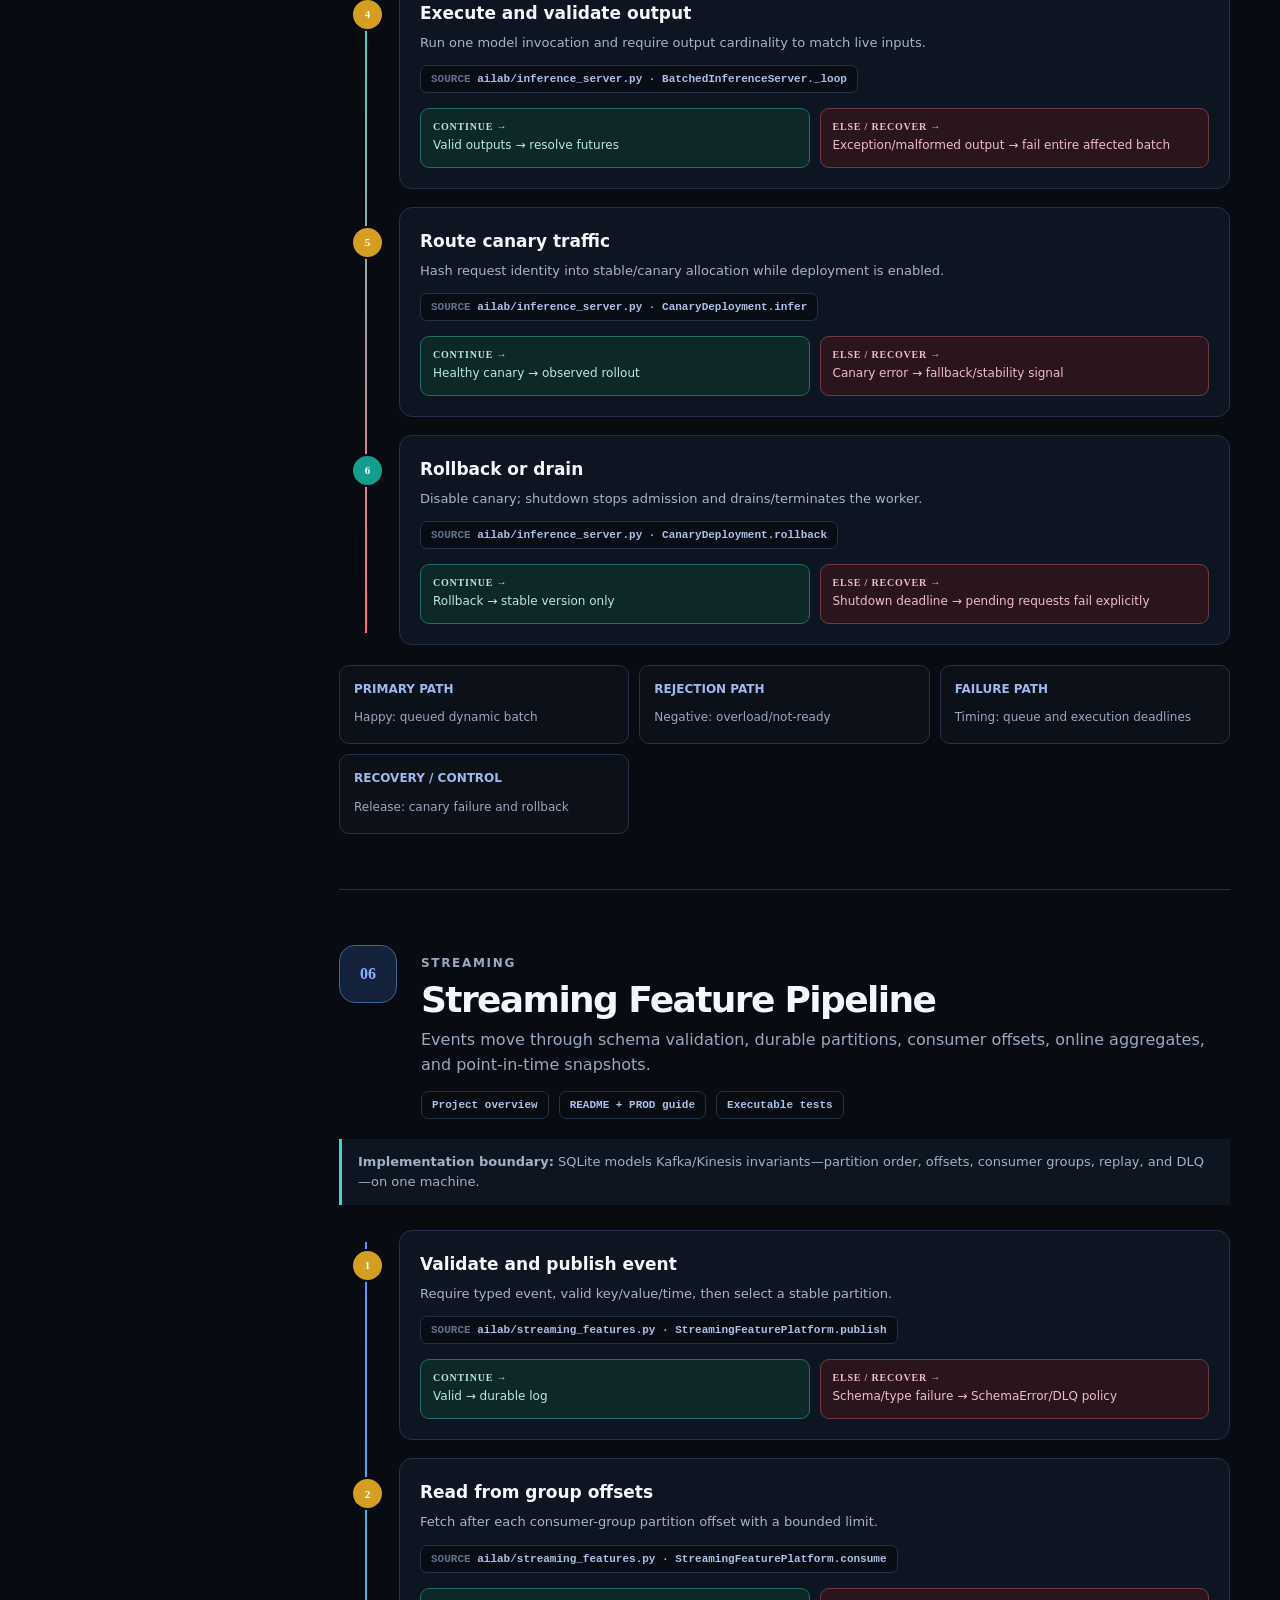
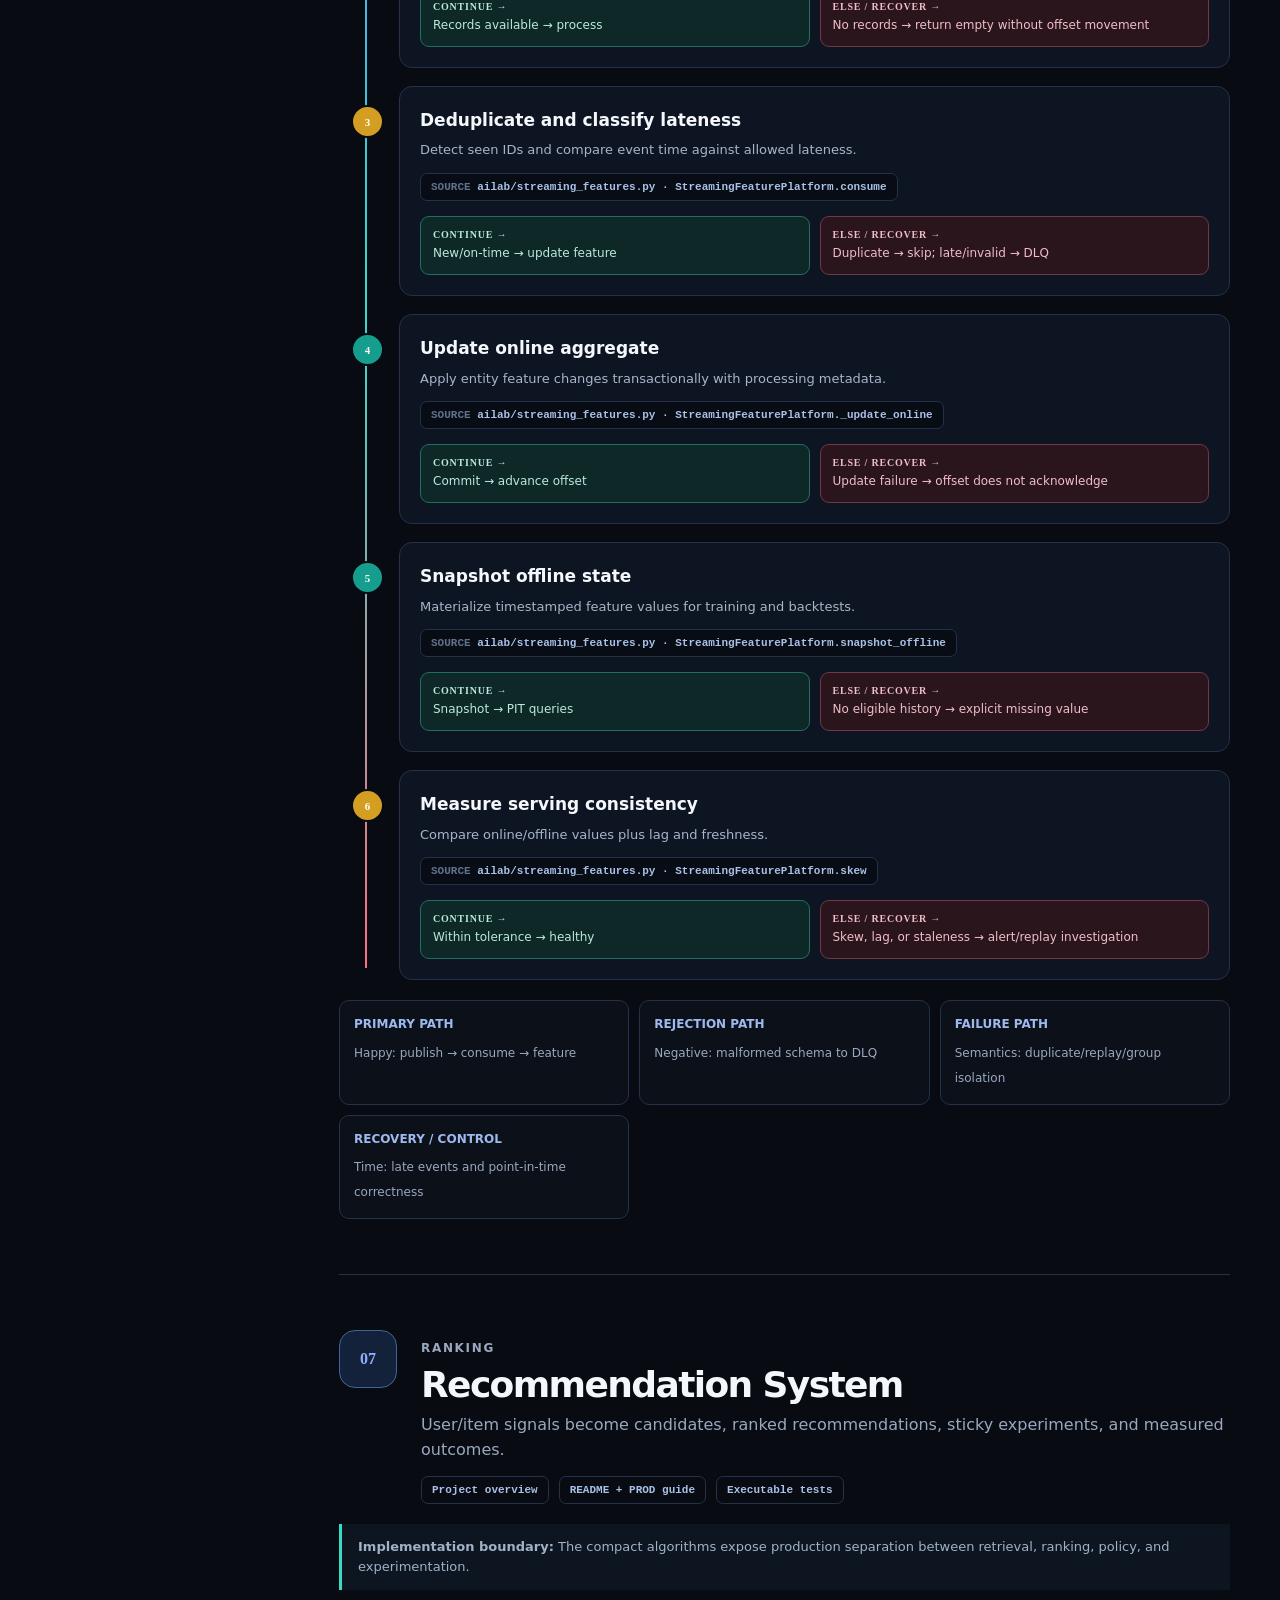
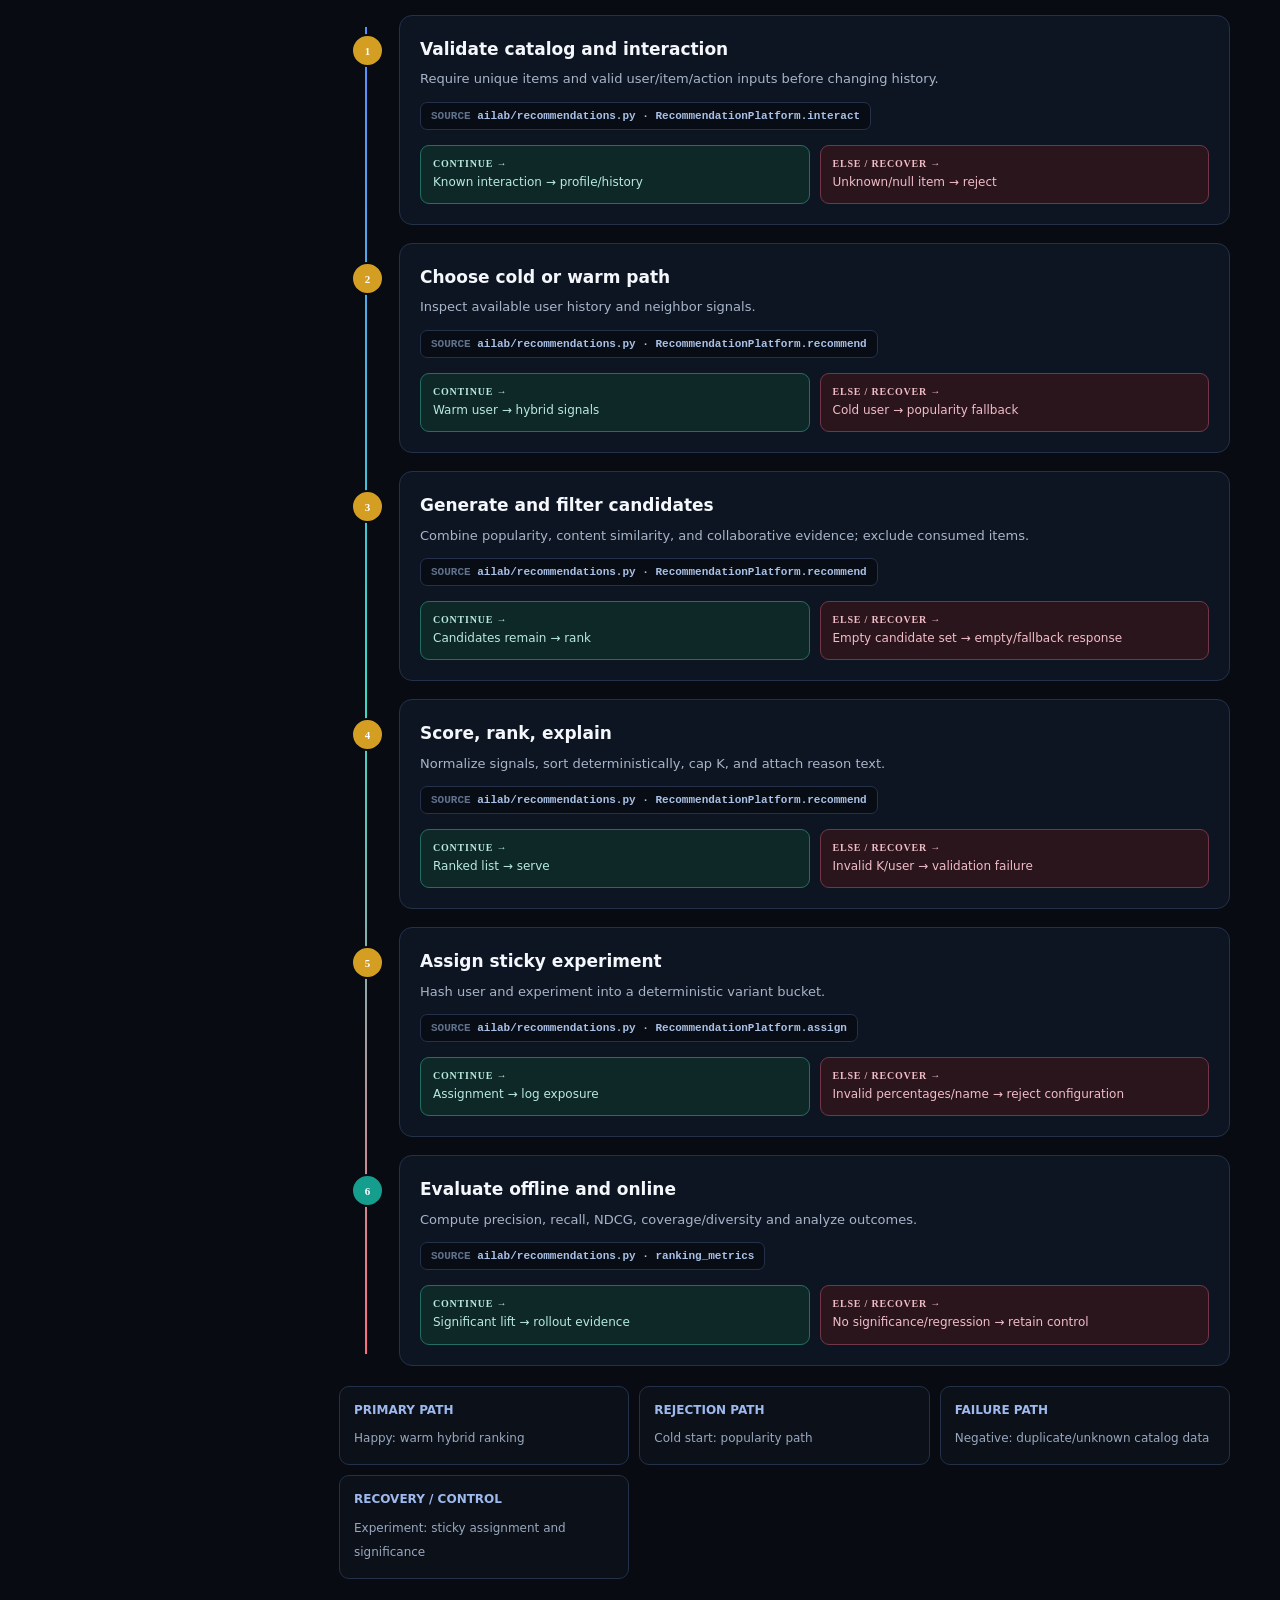
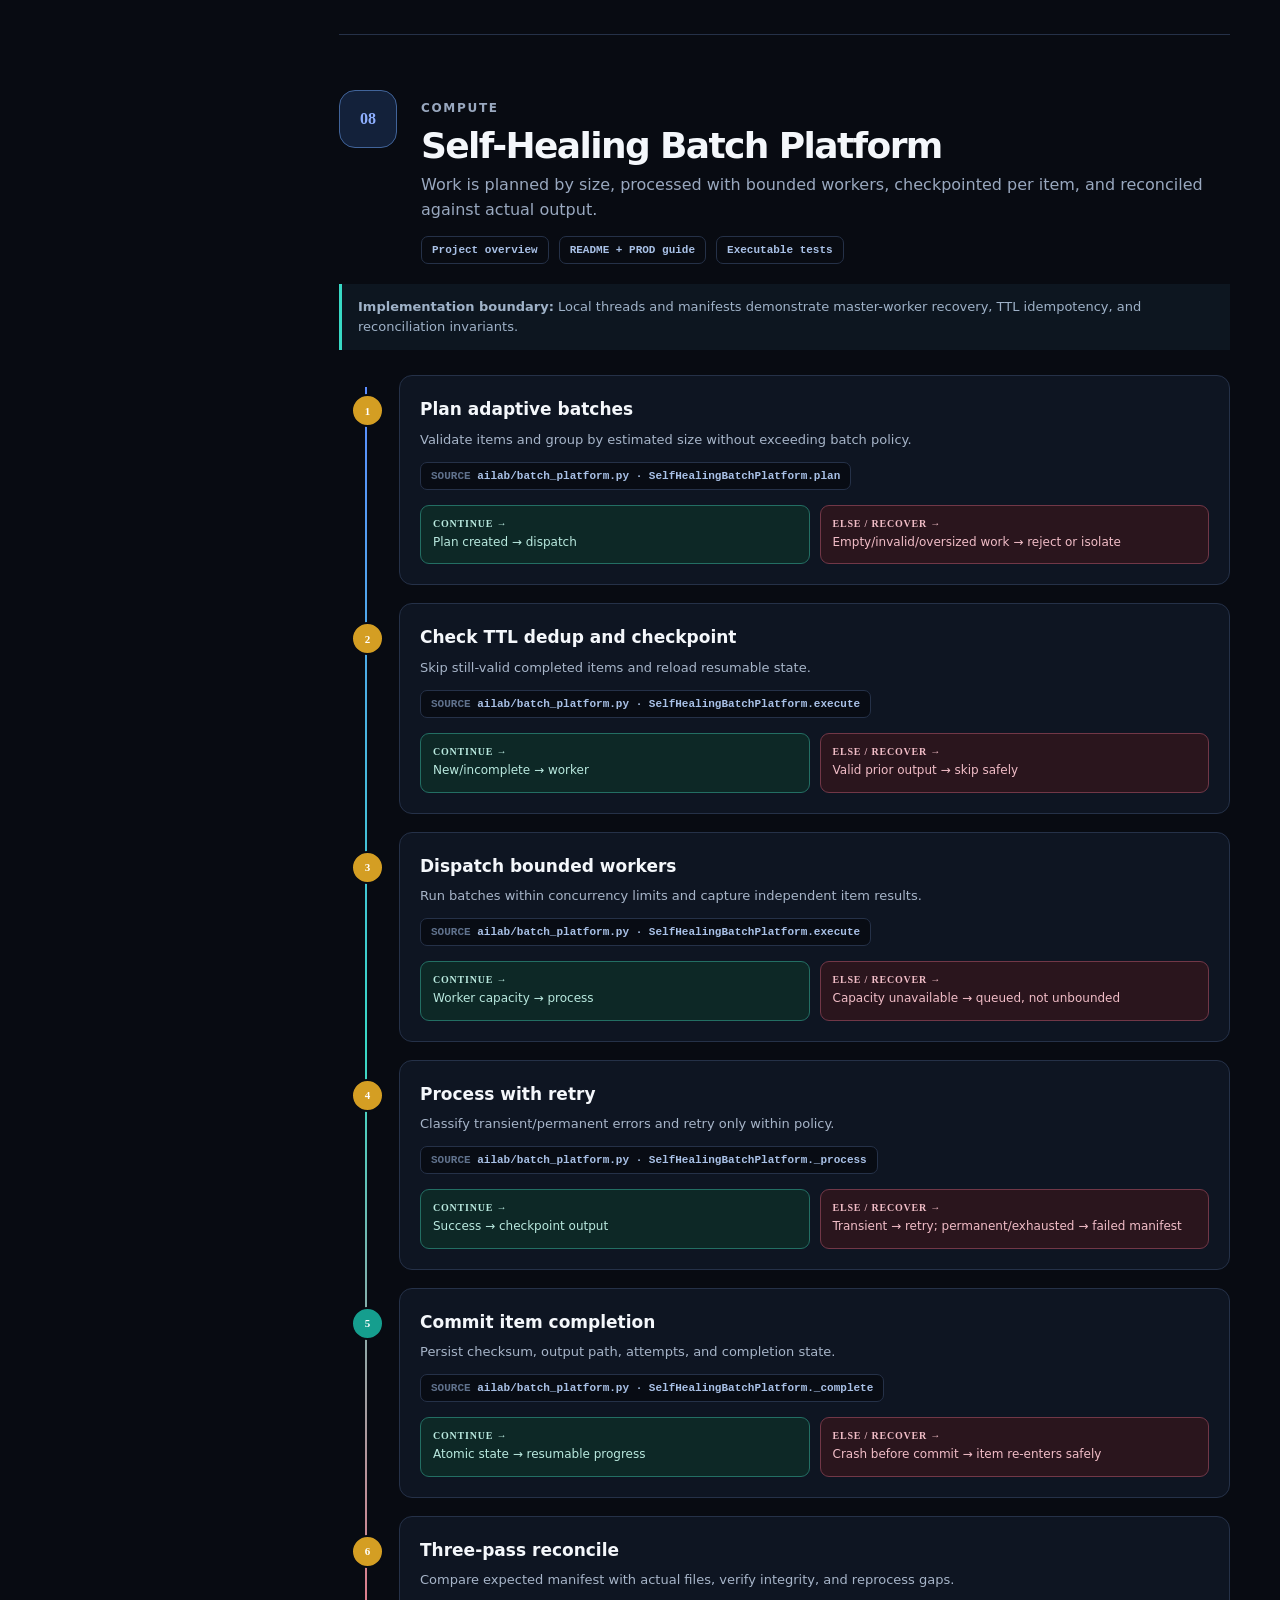
==== commit af6feb36: "Fix mobile flow atlas overflow" ====
--- a/site/flowcharts.html
+++ b/site/flowcharts.html
@@ -7,6 +7,7 @@
   <title>System Flow Atlas · AI Infrastructure Platform</title>
   <link rel="stylesheet" href="styles.css">
   <link rel="stylesheet" href="flowcharts.css">
+  <link rel="stylesheet" href="flowcharts-mobile.css">
 </head>
 <body>
   <a class="skip" href="#main">Skip to content</a>
--- a/site/flowcharts-mobile.css
+++ b/site/flowcharts-mobile.css
@@ -0,0 +1 @@
+.atlas{overflow-x:hidden}.atlas-content,.atlas-nav,.flow-project,.flow-head>div{min-width:0}@media(max-width:600px){.atlas-layout{width:100%;max-width:100%}.tutorial-callout,.flow-node,.scope{overflow-wrap:anywhere}.atlas-nav{width:100%;max-width:100%}}
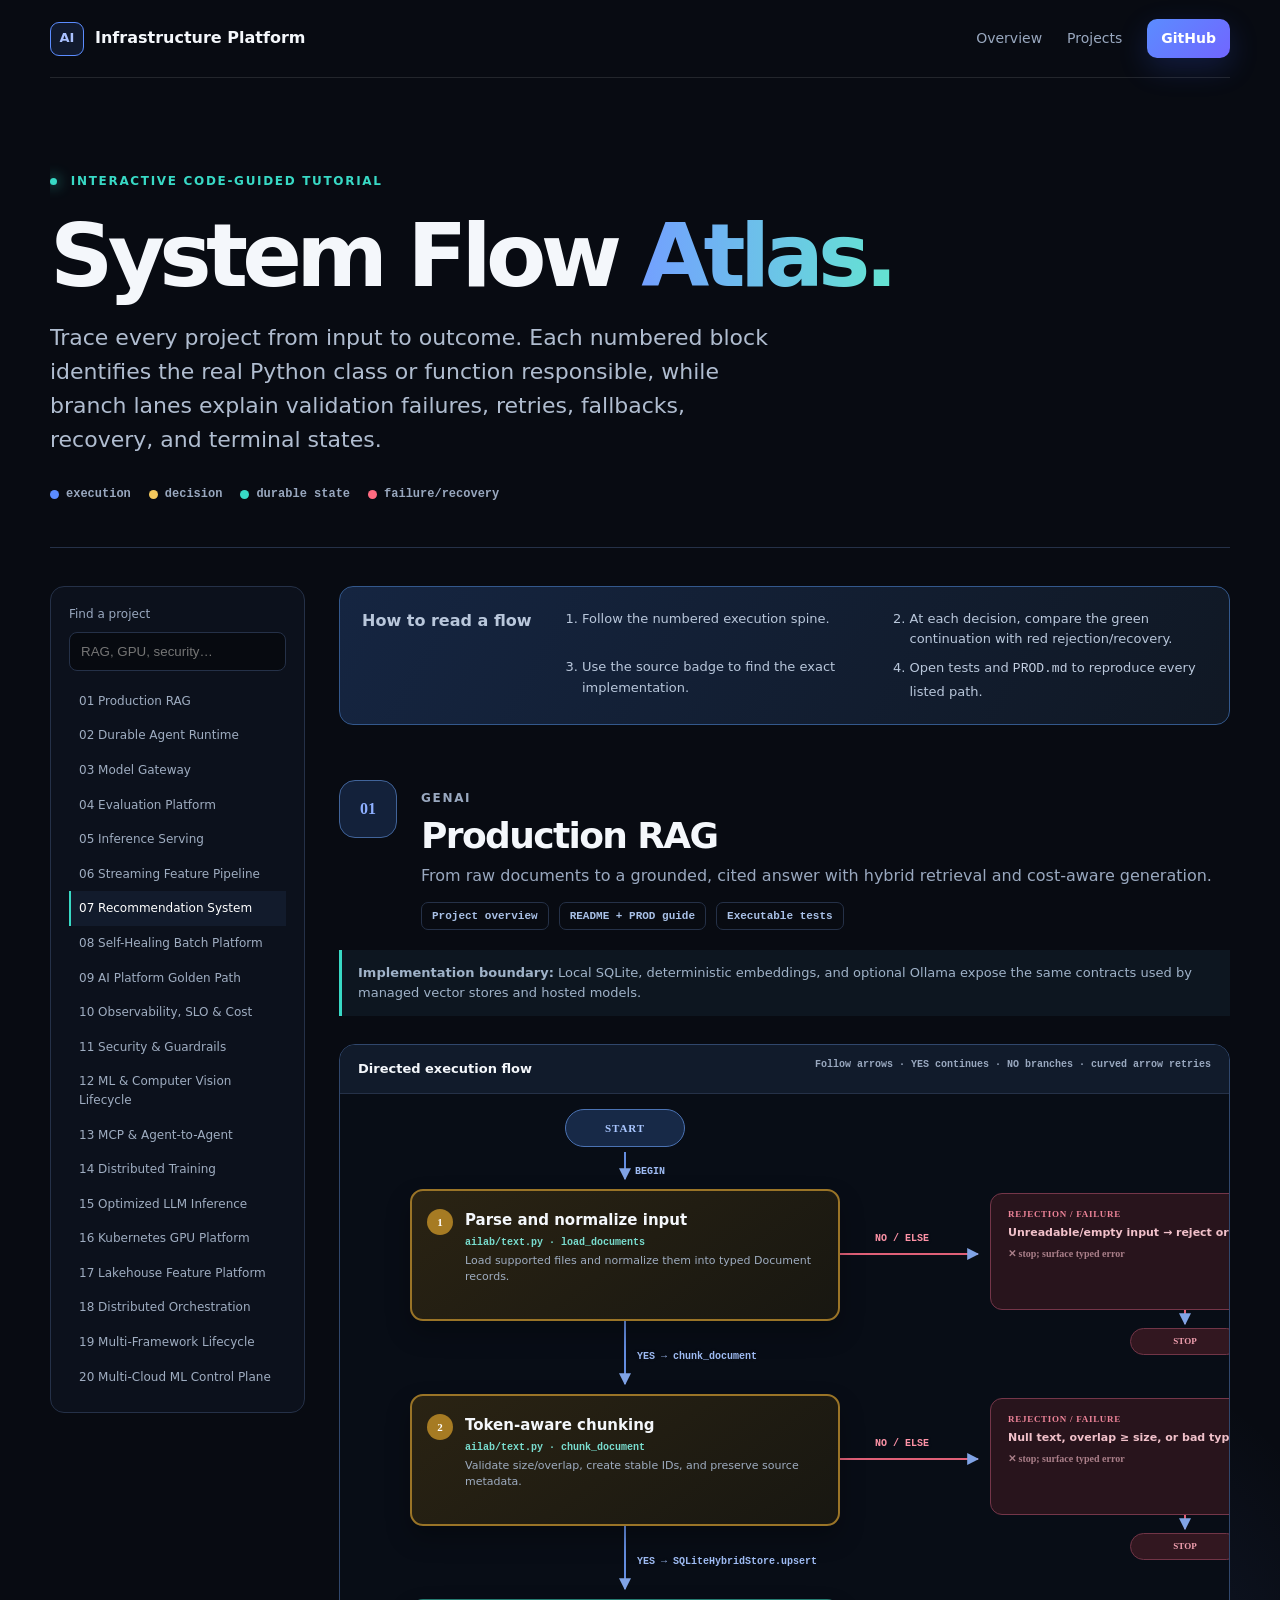
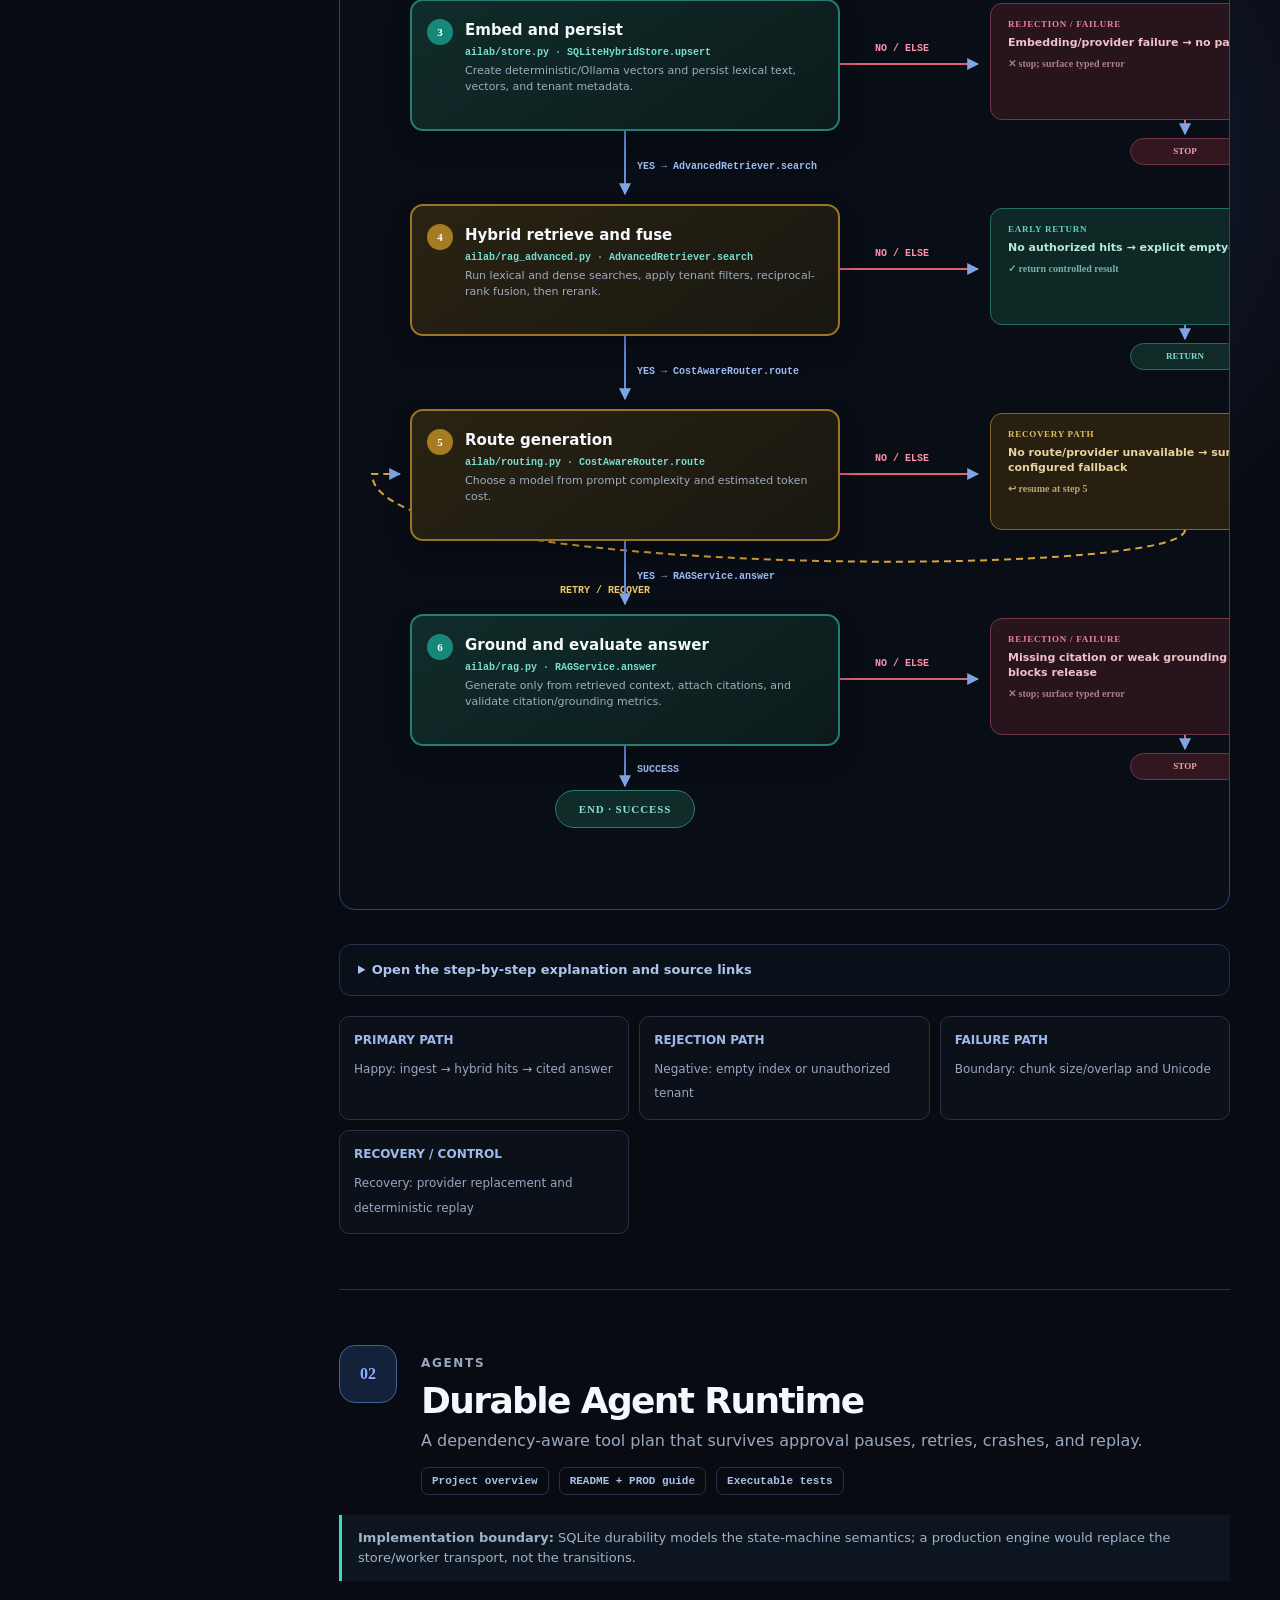
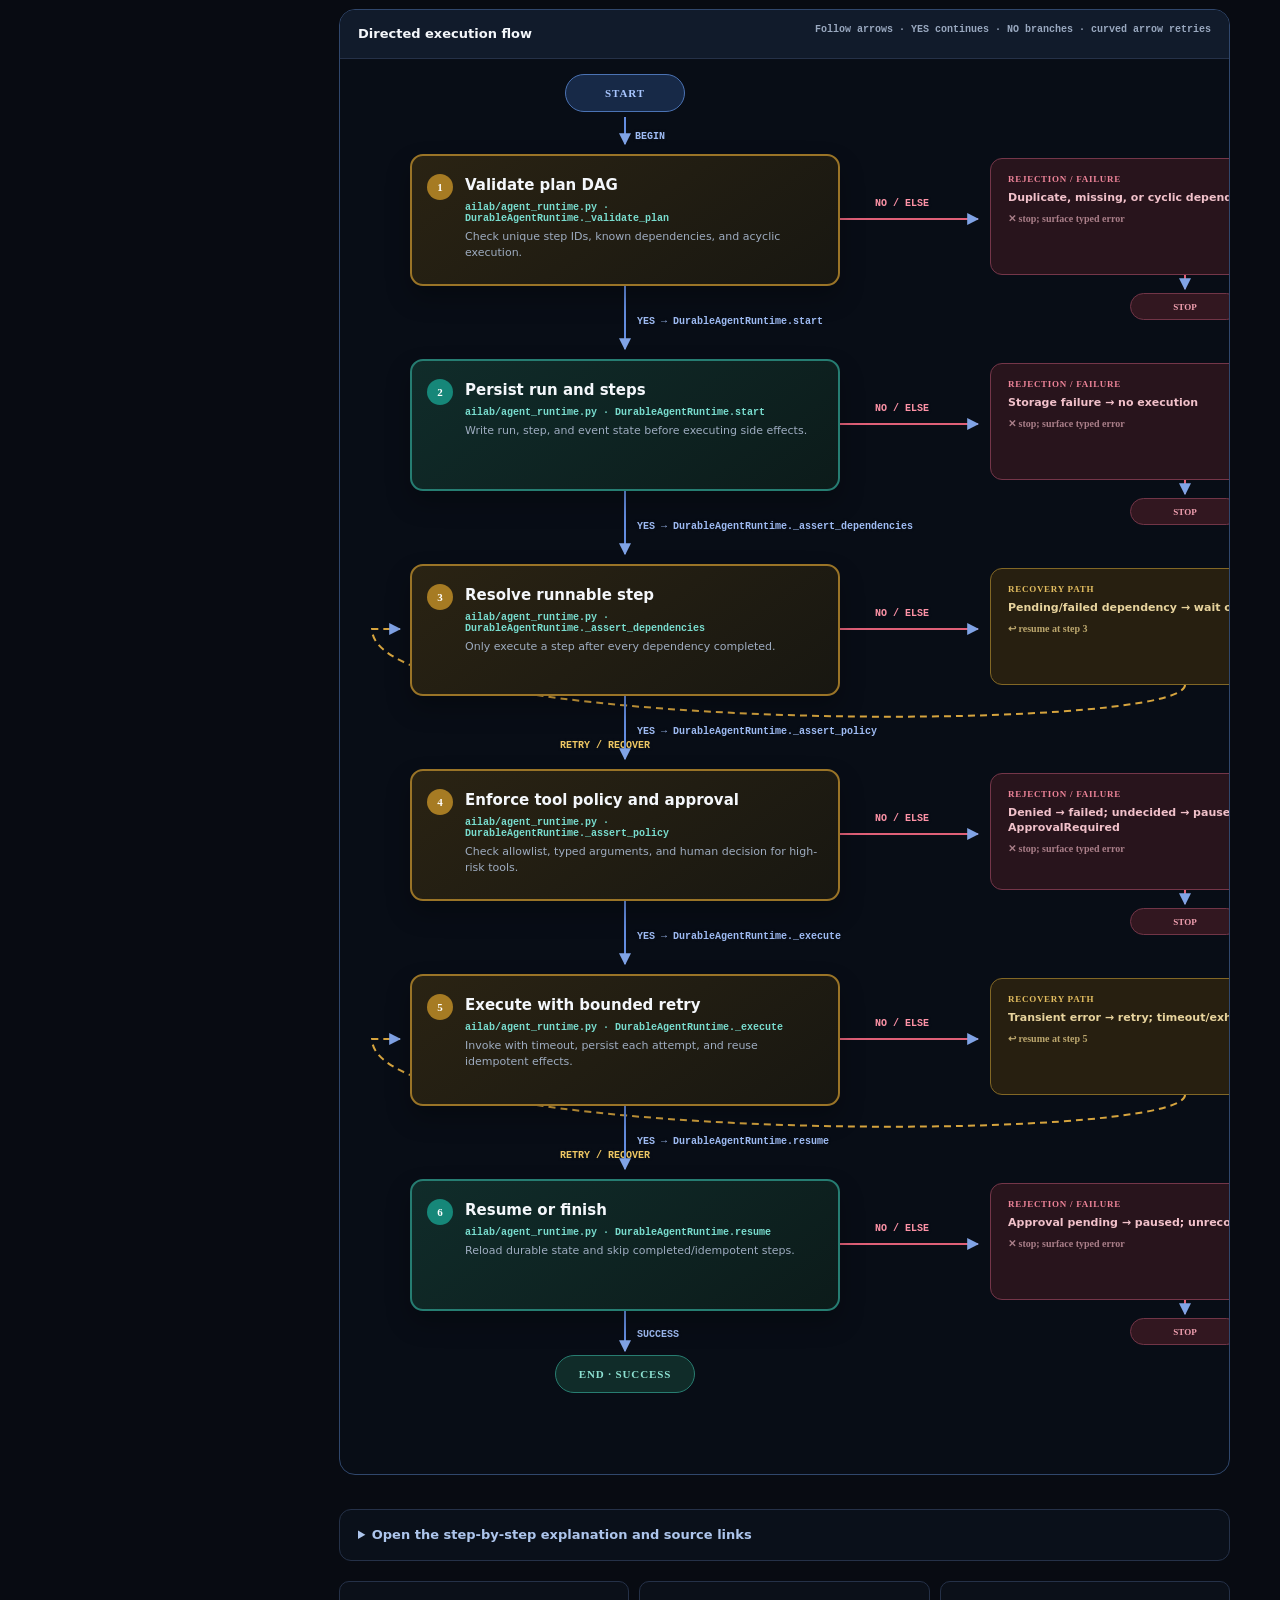
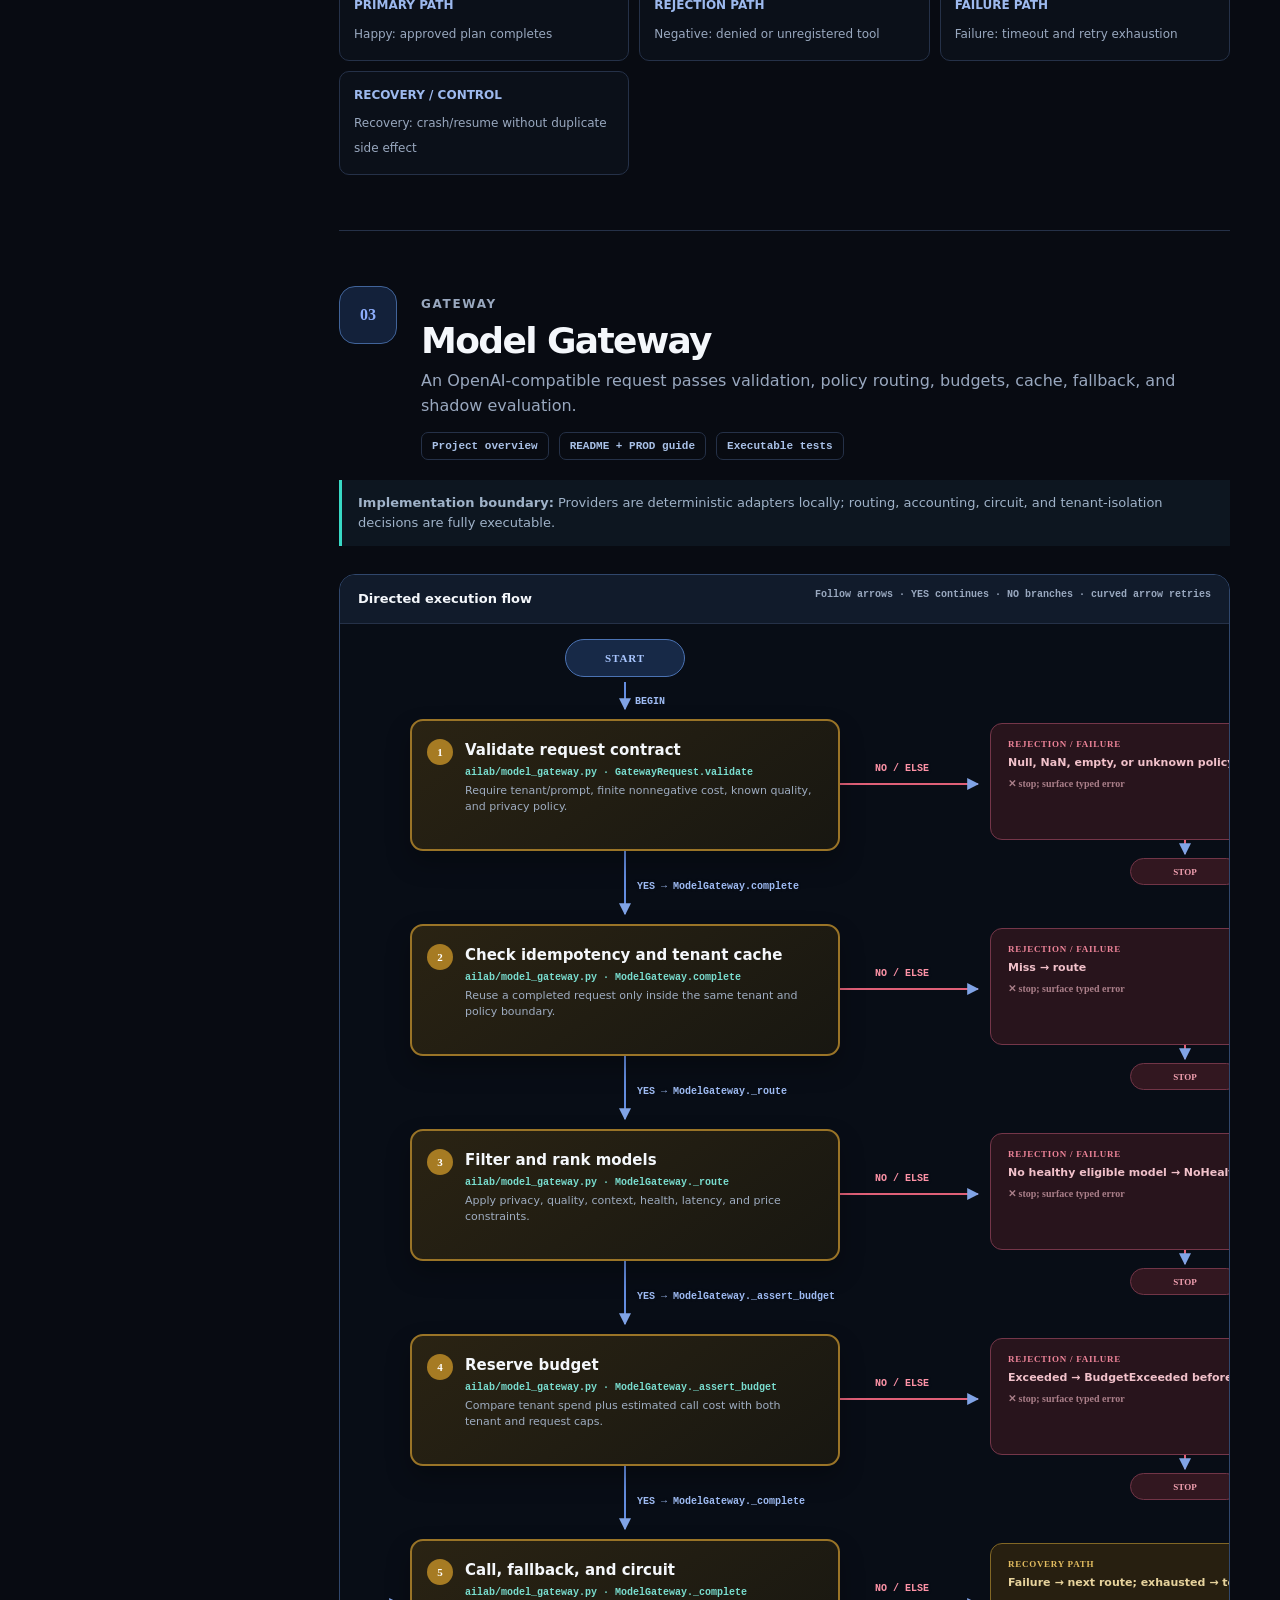
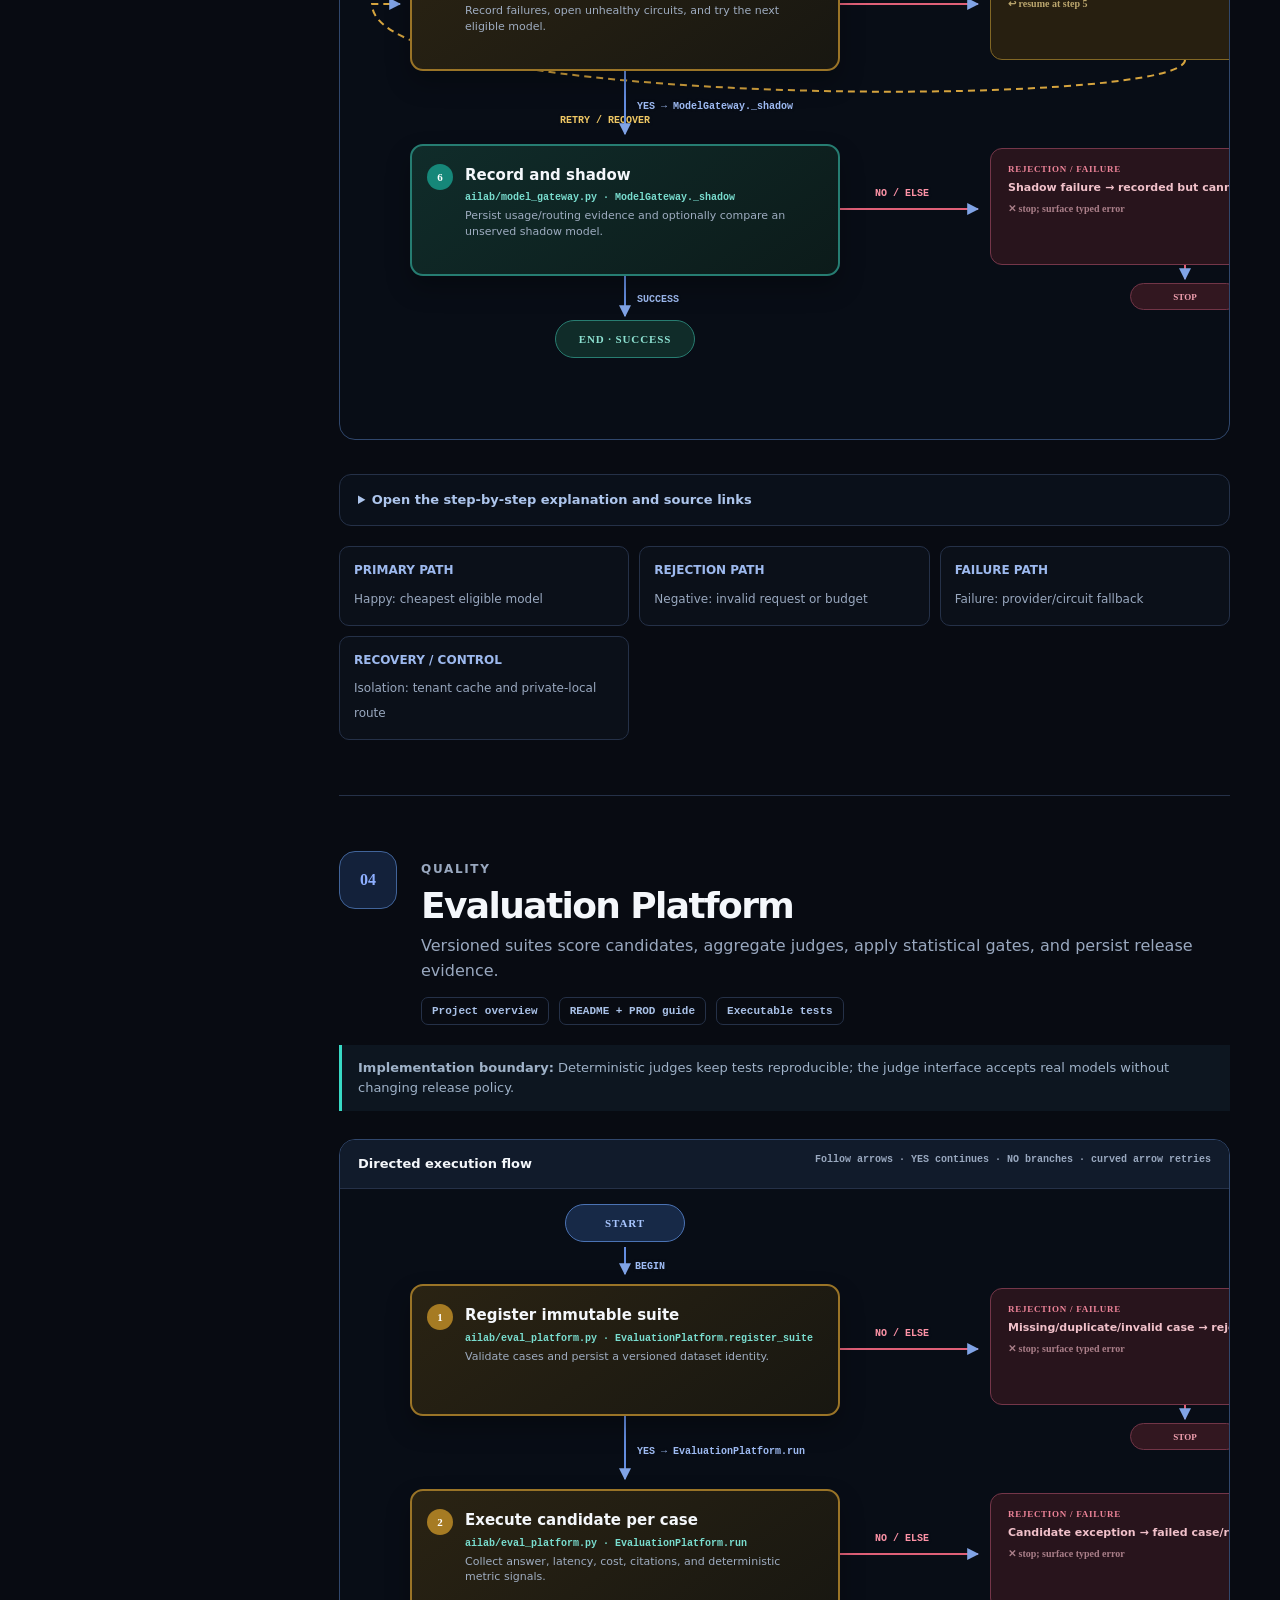
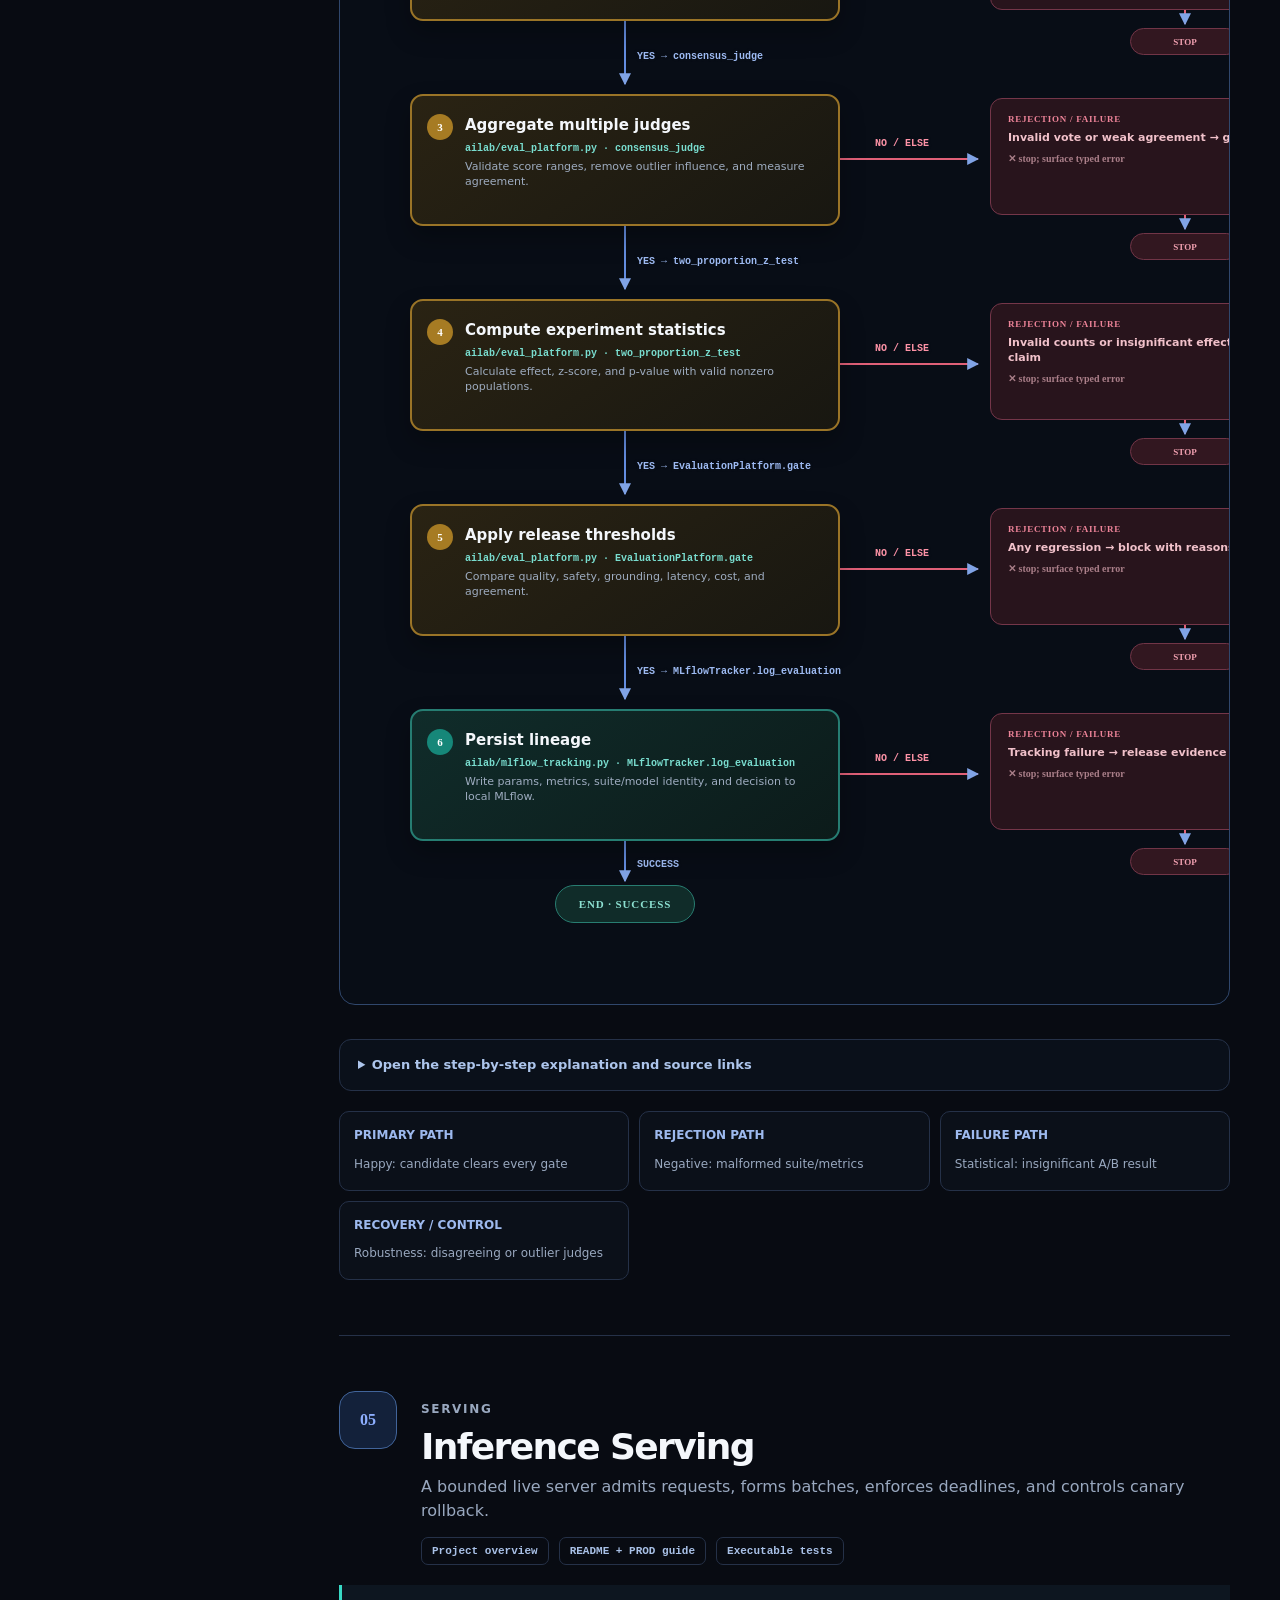
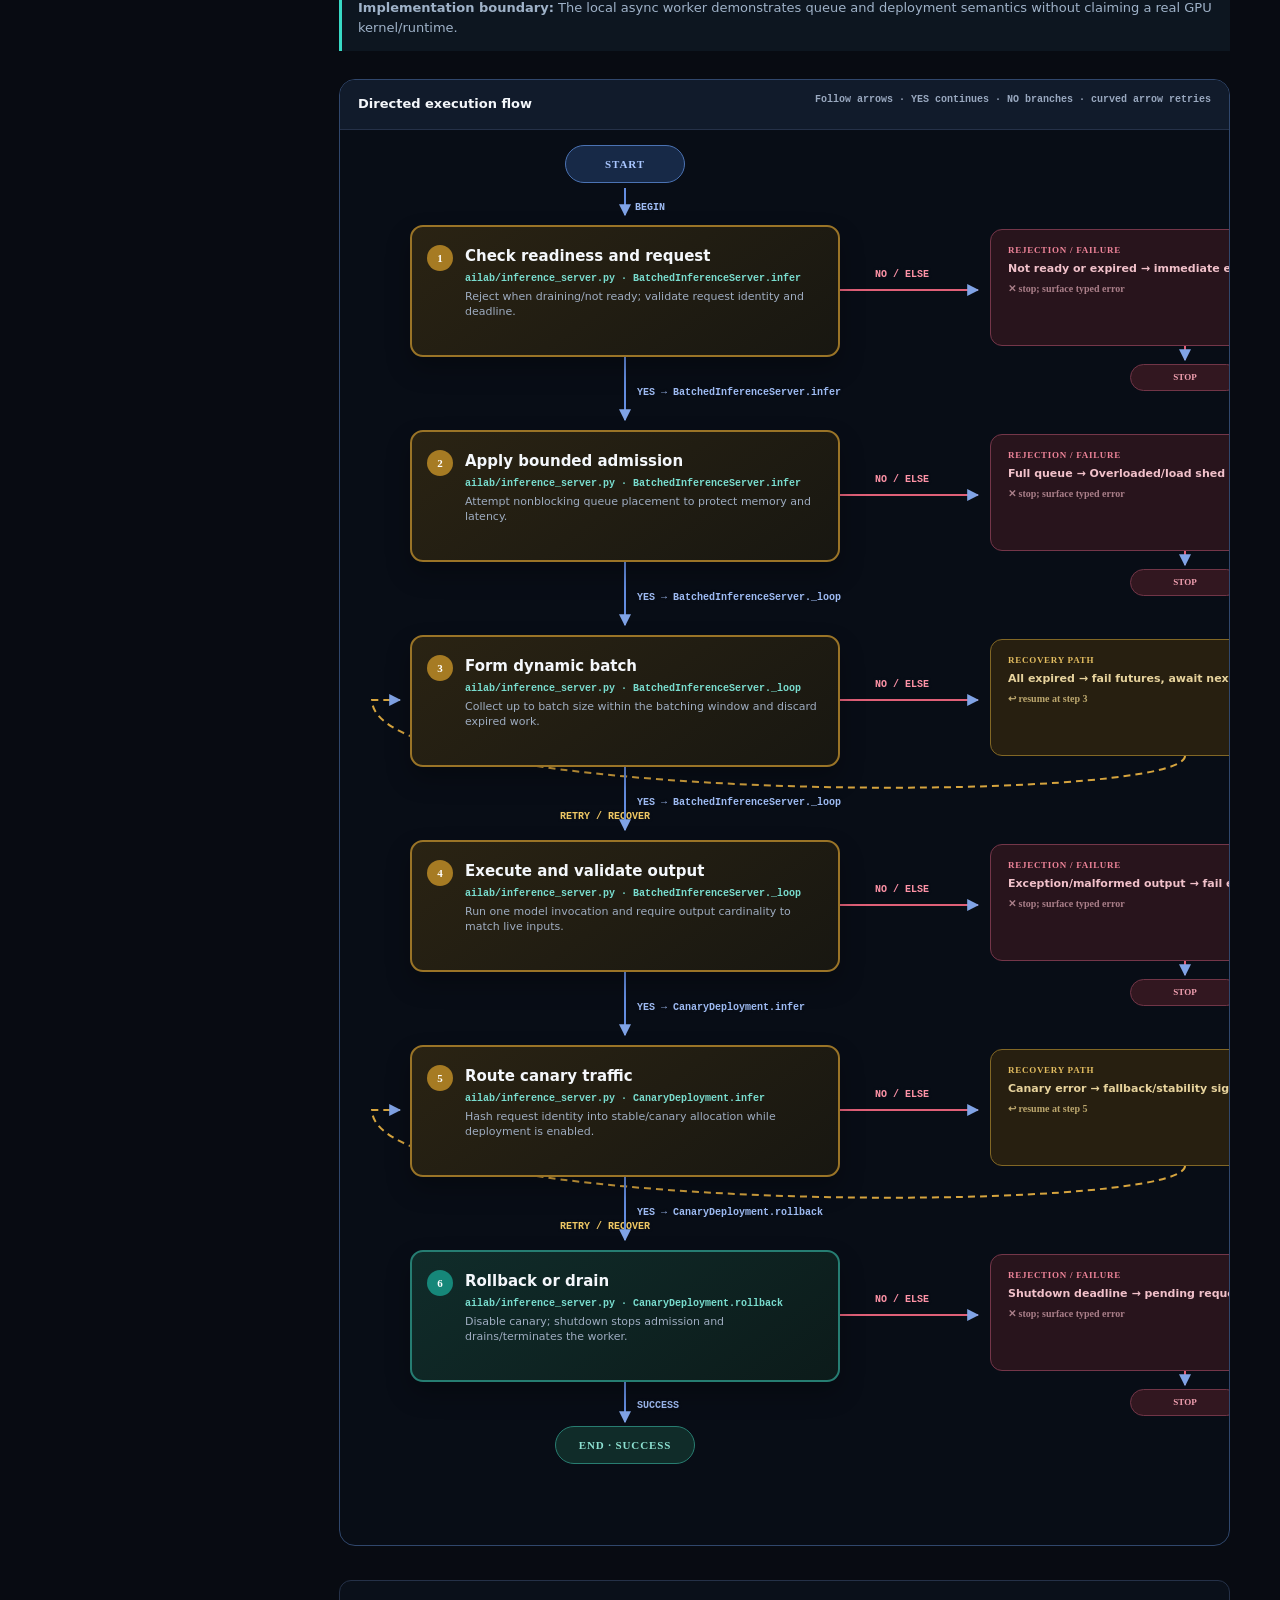
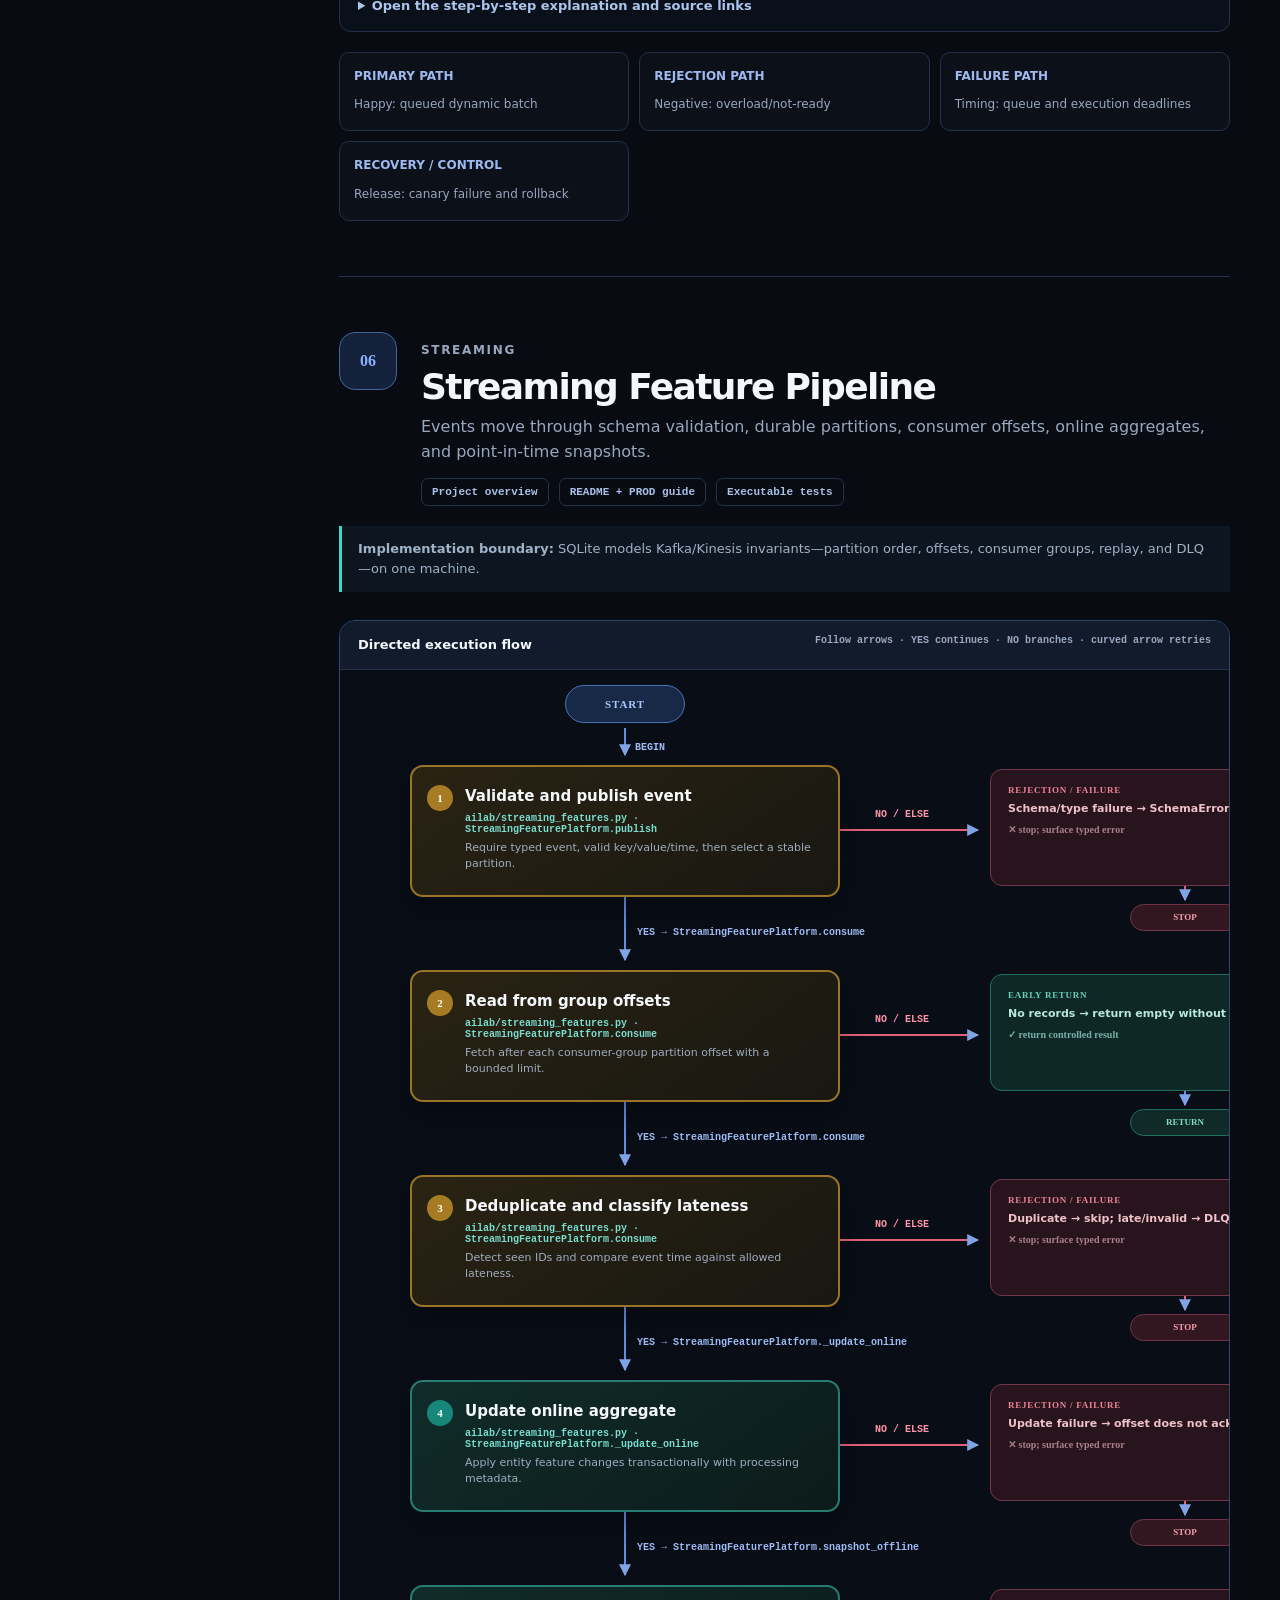
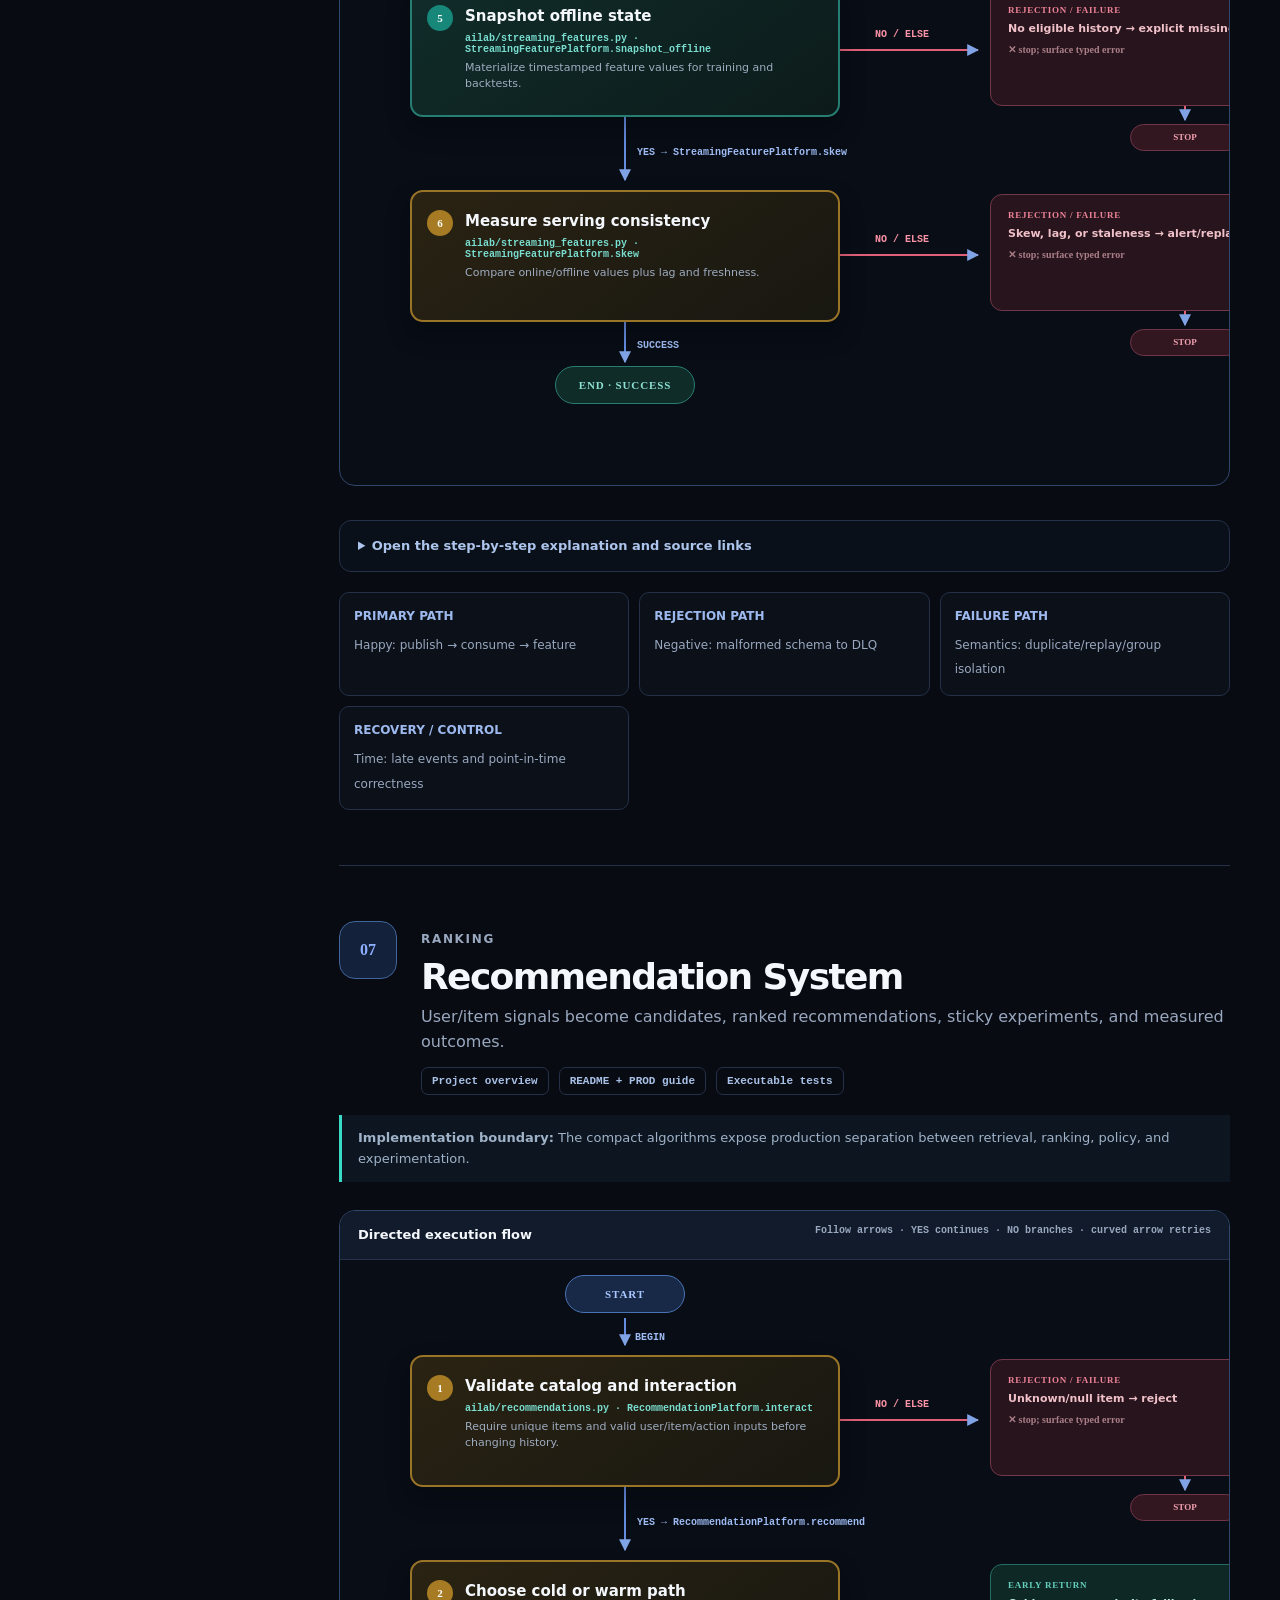
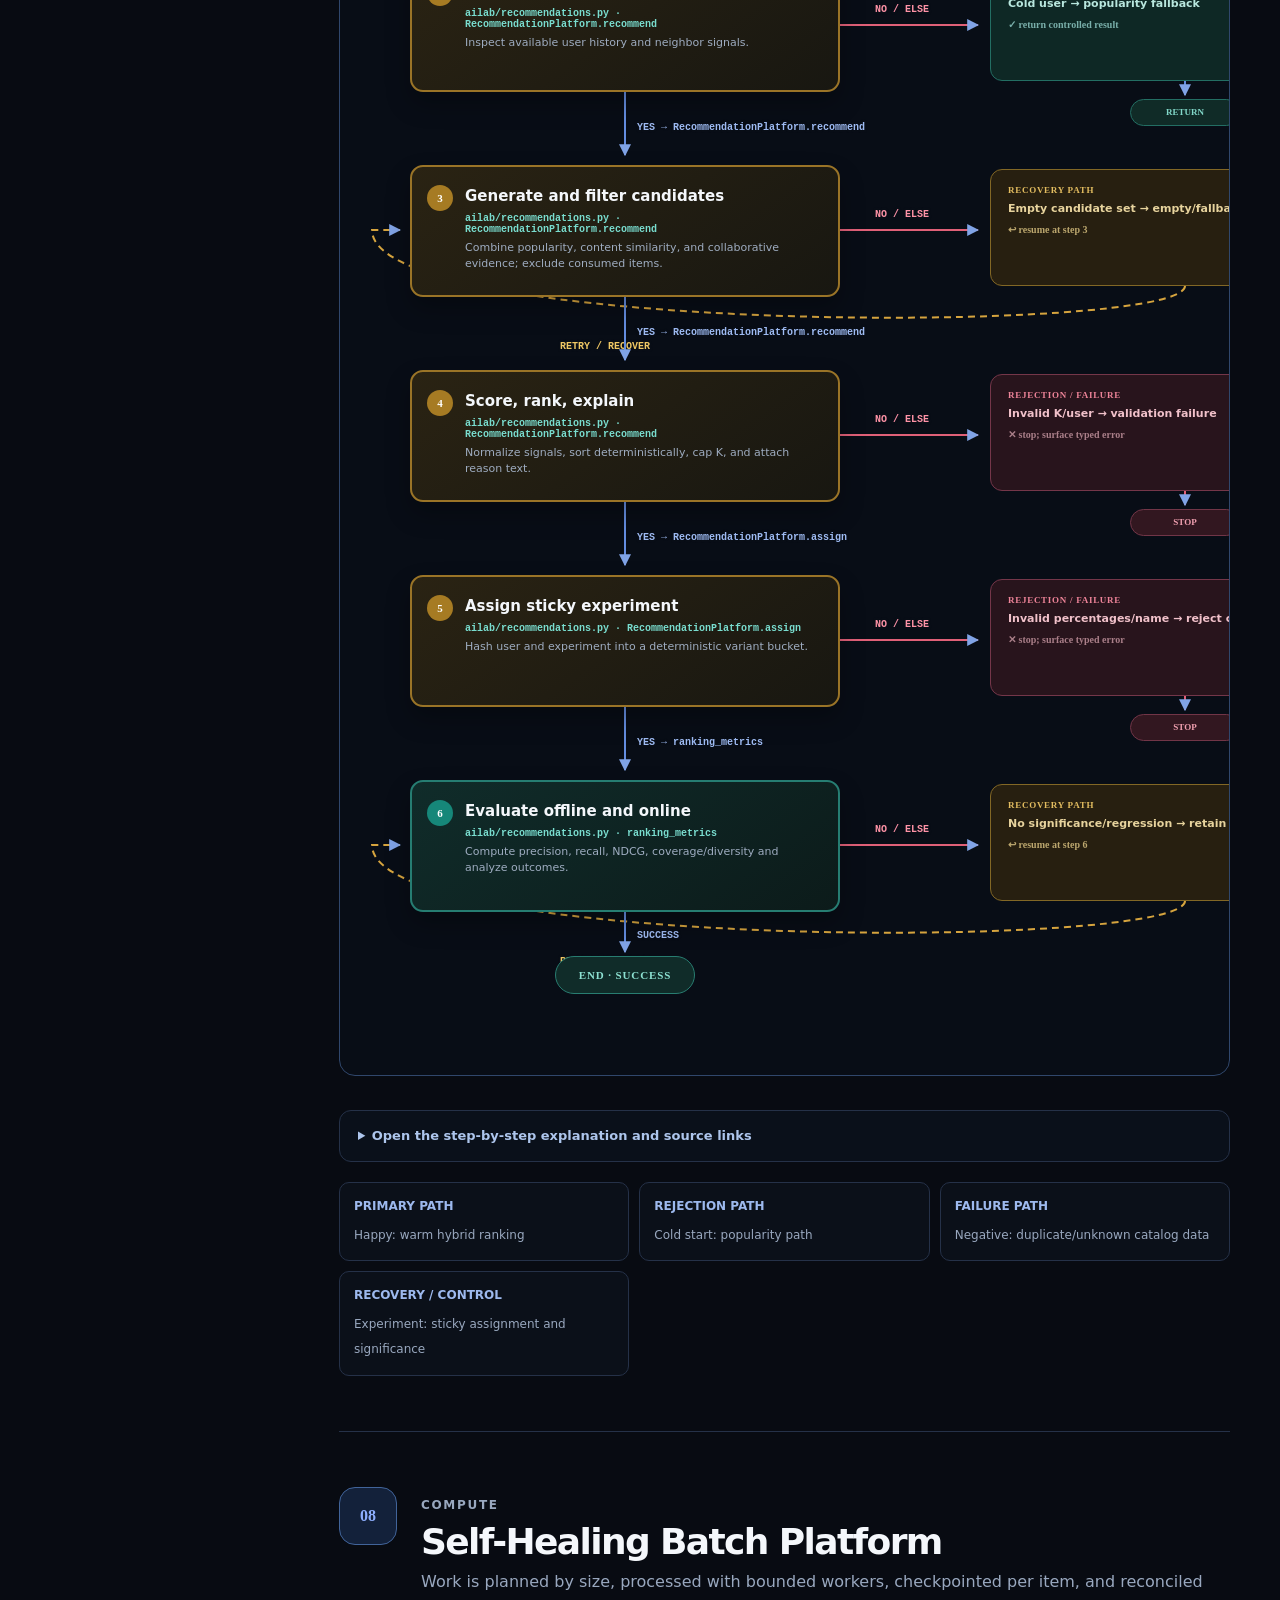
==== commit 0fa6a7e9: "Replace execution steps with directed flowcharts" ====
--- a/site/flowcharts.html
+++ b/site/flowcharts.html
@@ -8,6 +8,7 @@
   <link rel="stylesheet" href="styles.css">
   <link rel="stylesheet" href="flowcharts.css">
   <link rel="stylesheet" href="flowcharts-mobile.css">
+  <link rel="stylesheet" href="flow-diagrams.css">
 </head>
 <body>
   <a class="skip" href="#main">Skip to content</a>
--- a/site/flow-diagrams.css
+++ b/site/flow-diagrams.css
@@ -0,0 +1 @@
+.diagram-shell{margin:28px 0 34px;border:1px solid #30476c;border-radius:16px;background:#080d16;overflow:hidden}.diagram-toolbar{display:flex;justify-content:space-between;gap:20px;padding:14px 18px;border-bottom:1px solid var(--line);background:#111b2b}.diagram-toolbar strong{font-size:13px}.diagram-toolbar span{color:var(--muted);font:600 10px ui-monospace,monospace}.diagram-scroll{overflow-x:auto;overscroll-behavior-x:contain}.diagram-canvas{position:relative;width:1110px;min-width:1110px}.diagram-edges{position:absolute;inset:0;width:1110px;height:100%;overflow:visible;pointer-events:none}.diagram-edges marker path{fill:#80a3e6}.edge{fill:none;stroke-width:2}.edge.next{stroke:#648de0}.edge.no{stroke:#e06078}.edge.loop{stroke:#d6a43e;stroke-dasharray:7 5}.edge-label{font:700 10px ui-monospace,monospace;paint-order:stroke;stroke:#080d16;stroke-width:5px;stroke-linejoin:round}.edge-label.next{fill:#9fbcf4}.edge-label.no{fill:#ff93a7}.edge-label.loop{fill:#f0c864}.diagram-node,.diagram-branch,.diagram-terminal,.mini-terminal{position:absolute;z-index:2;box-sizing:border-box}.diagram-node{height:132px;padding:18px 19px 14px 53px;border:2px solid #3d5d91;border-radius:13px;background:linear-gradient(145deg,#14243e,#0e1726);box-shadow:0 12px 25px #0004}.diagram-node.decision{border-color:#9a7427;background:linear-gradient(145deg,#2a2313,#181711)}.diagram-node.state{border-color:#267d72;background:linear-gradient(145deg,#102c2a,#0c1b1a)}.diagram-node .node-seq{position:absolute;left:15px;top:18px;display:grid;place-items:center;width:26px;height:26px;border-radius:50%;background:#345a98;color:white;font:800 11px ui-monospace}.diagram-node.decision .node-seq{background:#a67b23}.diagram-node.state .node-seq{background:#168779}.diagram-node b,.diagram-node code,.diagram-node p{display:block}.diagram-node b{font-size:15px}.diagram-node code{margin:5px 0;color:#79ddcf;font:700 10px ui-monospace,monospace}.diagram-node p{margin:0;color:#9eacc0;font-size:11px;line-height:1.4}.diagram-branch{height:117px;padding:15px 17px;border:1px solid #743649;border-radius:12px;background:#28141c}.diagram-branch.loop{border-color:#826725;background:#271f10}.diagram-branch.return{border-color:#236e63;background:#0e2825}.diagram-branch small,.diagram-branch b,.diagram-branch span{display:block}.diagram-branch small{color:#ee8499;font:800 9px ui-monospace;letter-spacing:.08em}.diagram-branch.loop small{color:#e3bd60}.diagram-branch.return small{color:#65d1be}.diagram-branch b{margin:7px 0;color:#f1c1ca;font-size:11px;line-height:1.35}.diagram-branch.loop b{color:#e7d39d}.diagram-branch.return b{color:#b8e7de}.diagram-branch span{color:#aa7f89;font:600 10px ui-monospace}.diagram-branch.loop span{color:#bca76e}.diagram-branch.return span{color:#79afaa}.diagram-terminal{display:grid;place-items:center;height:38px;border-radius:99px;font:800 11px ui-monospace;letter-spacing:.08em}.diagram-terminal.start{width:120px;border:1px solid #4b73b4;background:#172947;color:#a9c6ff}.diagram-terminal.end{width:140px;border:1px solid #287d71;background:#102c29;color:#8ce0d1}.mini-terminal{display:grid;place-items:center;width:110px;height:27px;border-radius:99px;font:800 9px ui-monospace}.mini-terminal.stop{border:1px solid #713547;background:#321720;color:#f1a0b0}.mini-terminal.return{border:1px solid #236e63;background:#102b27;color:#82d8c9}.flow-explanation{margin-top:25px;border:1px solid var(--line);border-radius:12px;background:#0a101a}.flow-explanation summary{cursor:pointer;padding:15px 18px;color:#adc5ec;font-weight:750;font-size:13px}.flow-explanation[open] summary{border-bottom:1px solid var(--line)}.flow-explanation .flow-spine{margin:25px 25px 25px 50px}@media(max-width:600px){.diagram-toolbar{display:block}.diagram-toolbar span{display:block;margin-top:5px}.diagram-shell{margin-inline:-2px}.flow-explanation .flow-spine{margin-left:35px;padding-left:20px}}
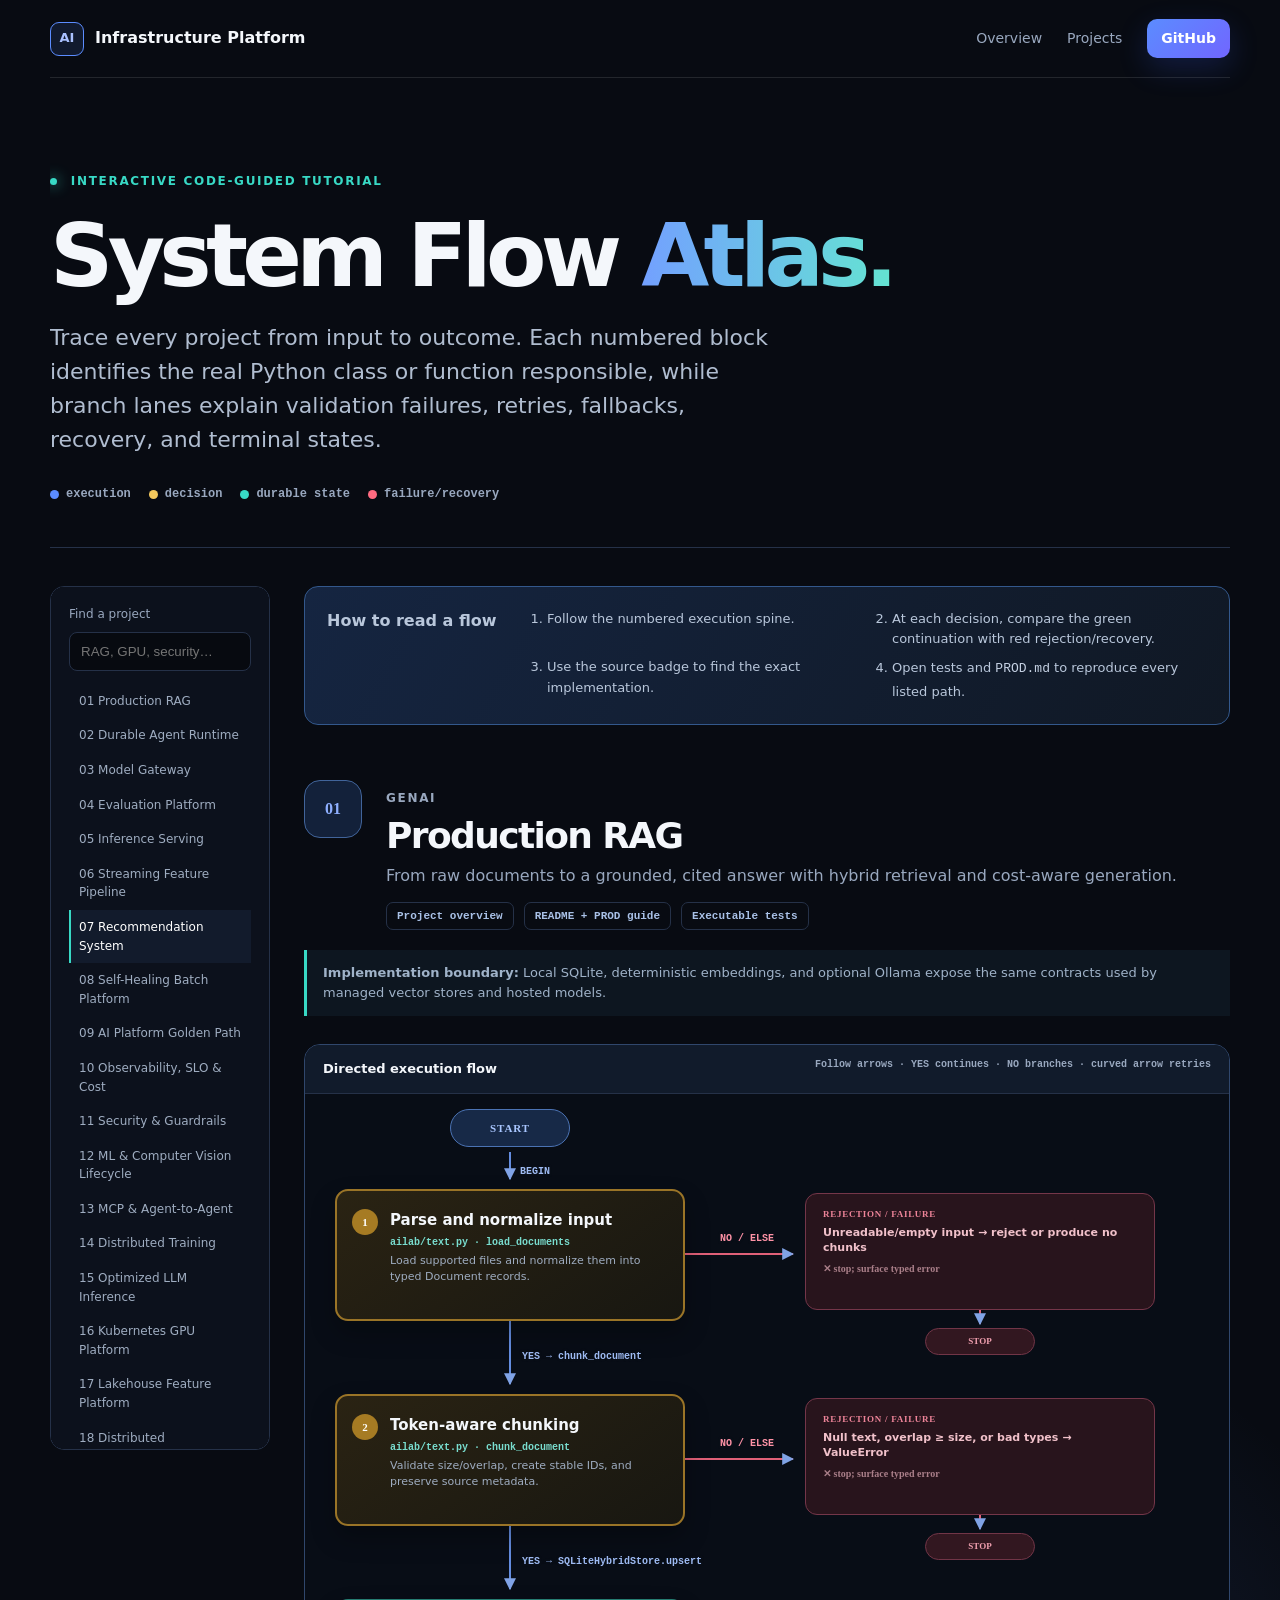
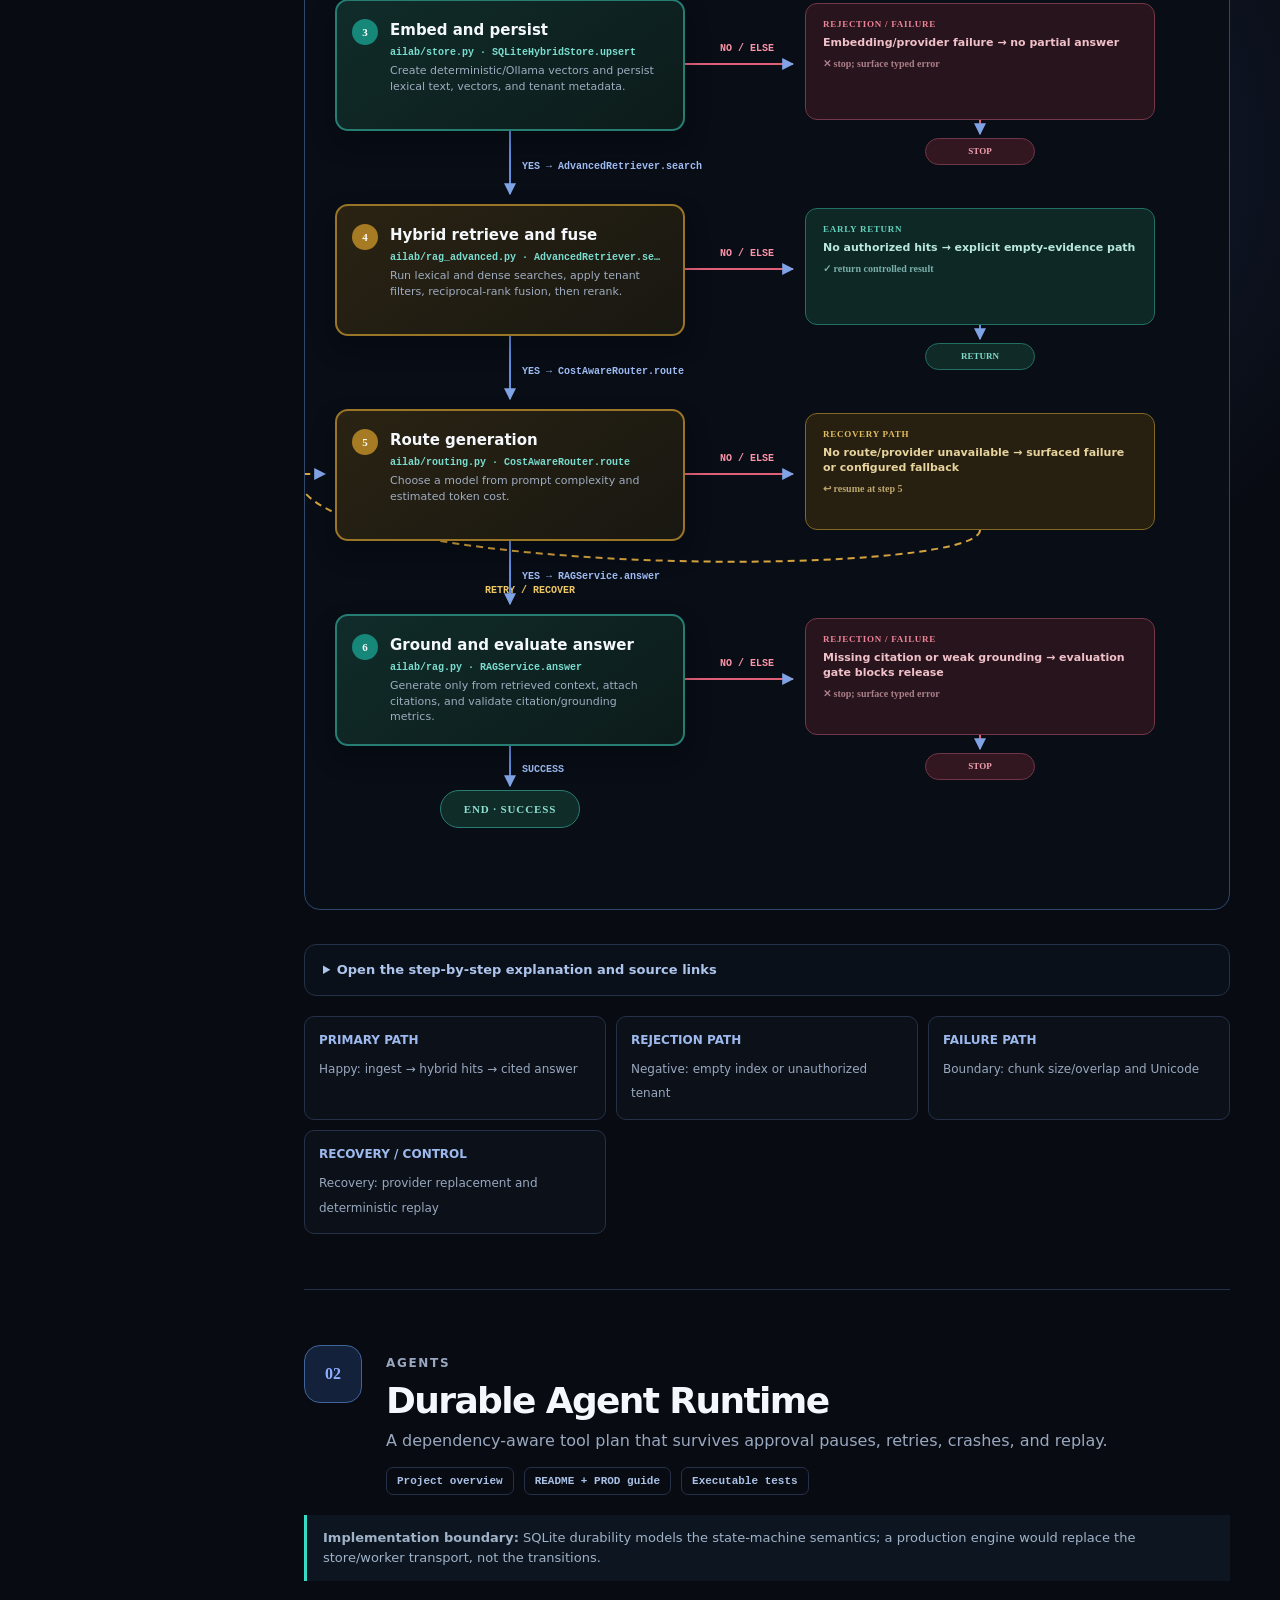
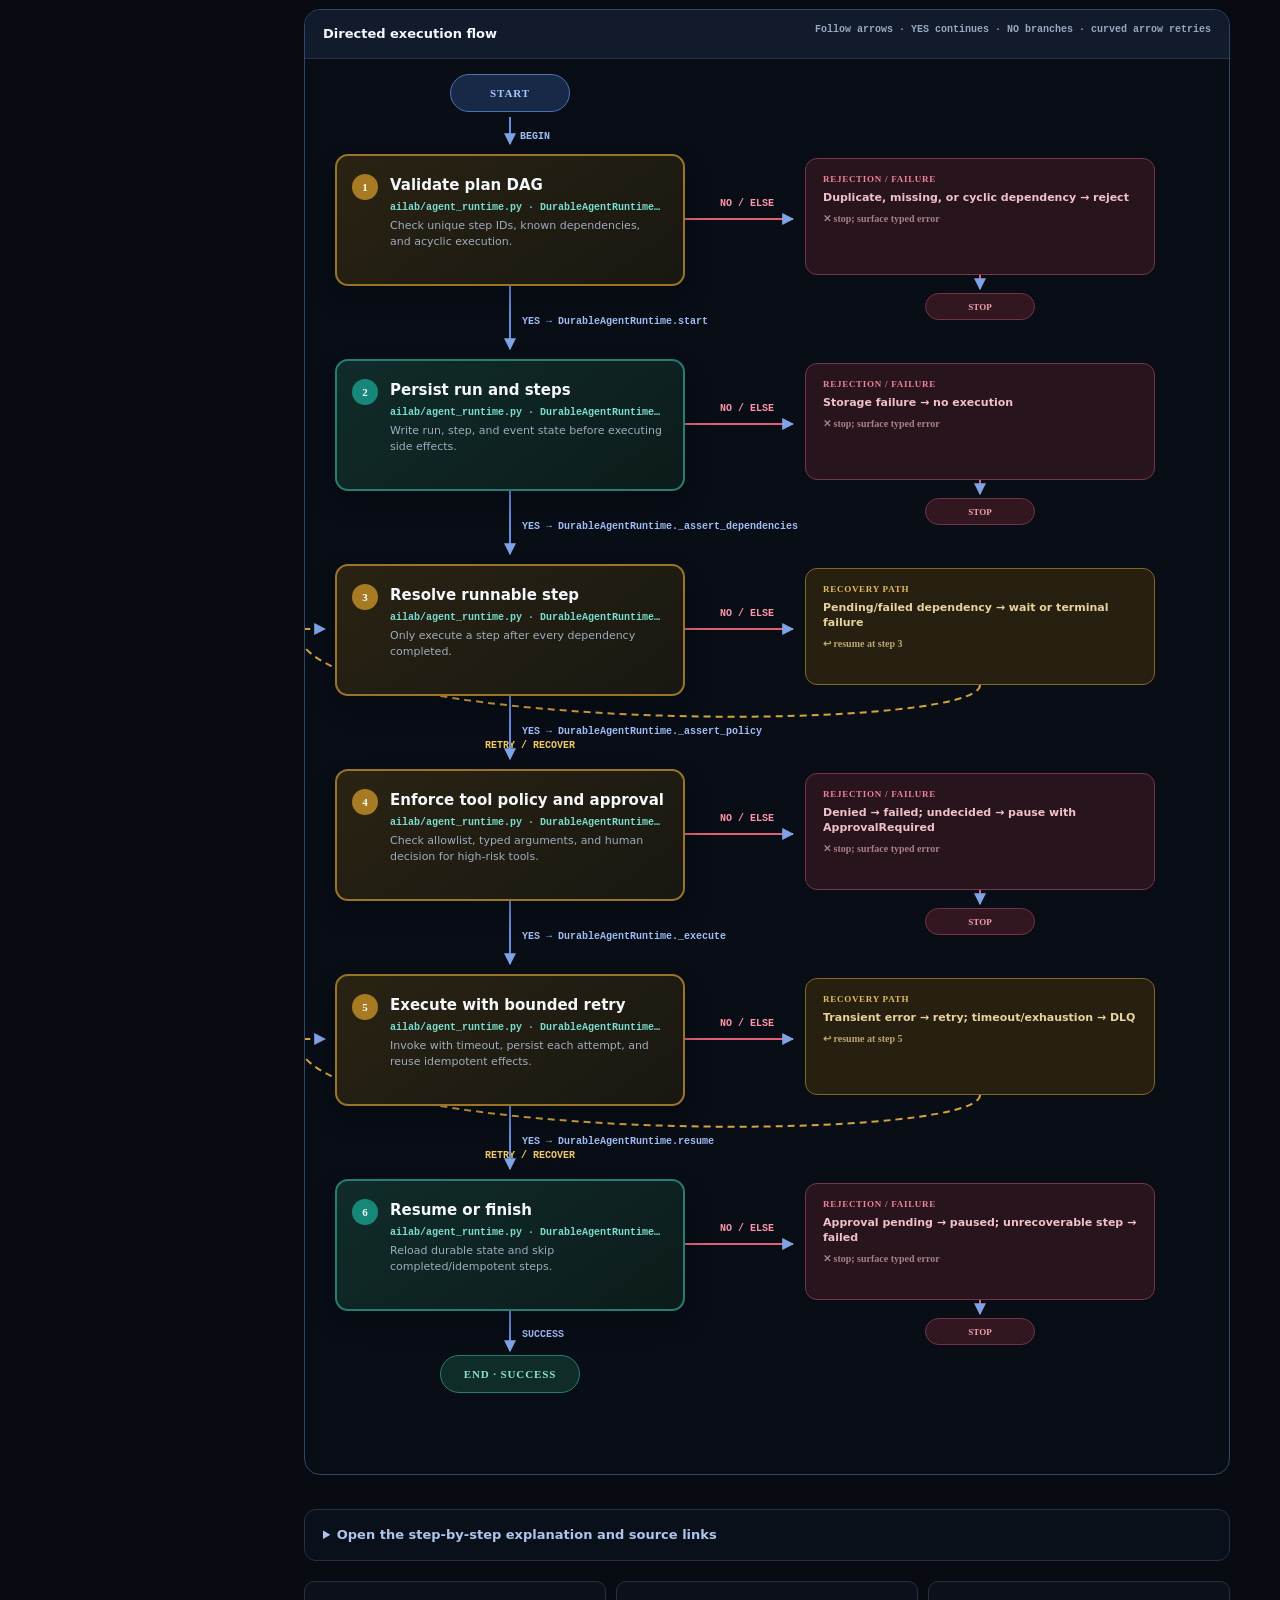
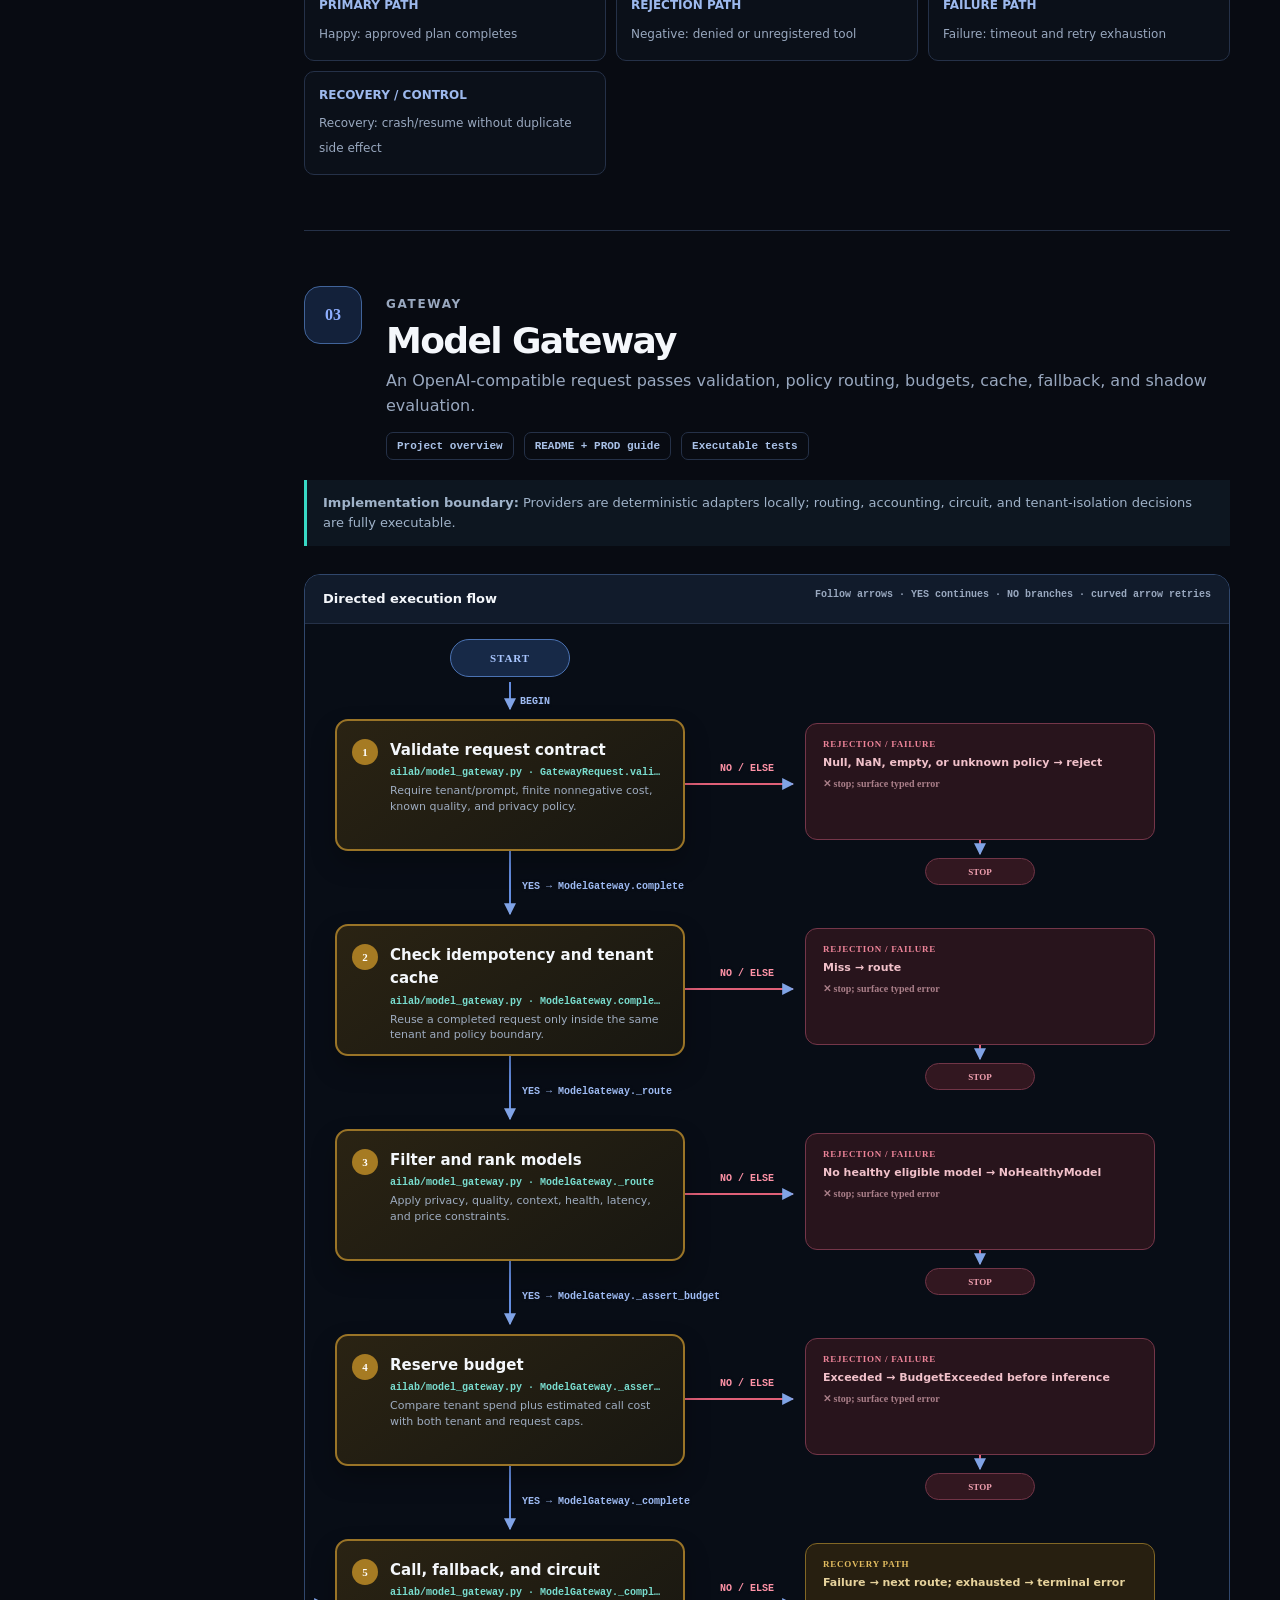
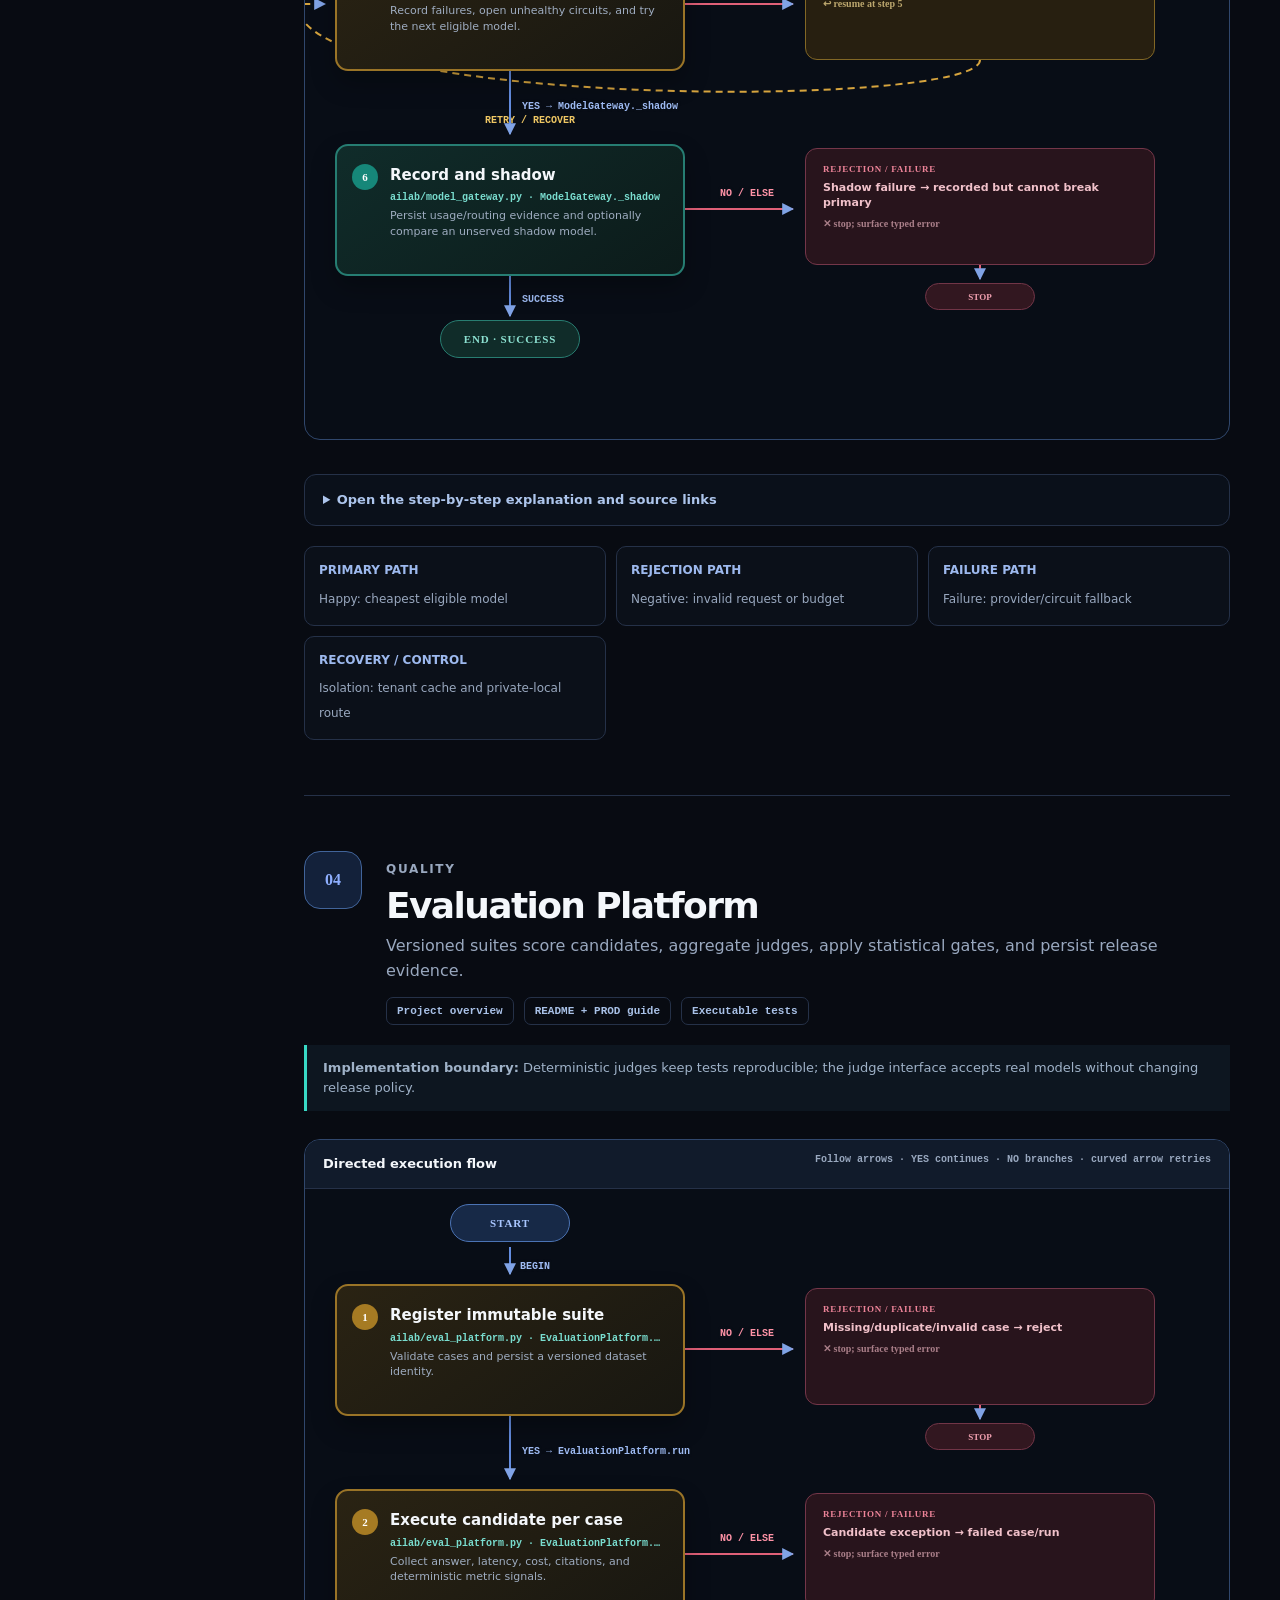
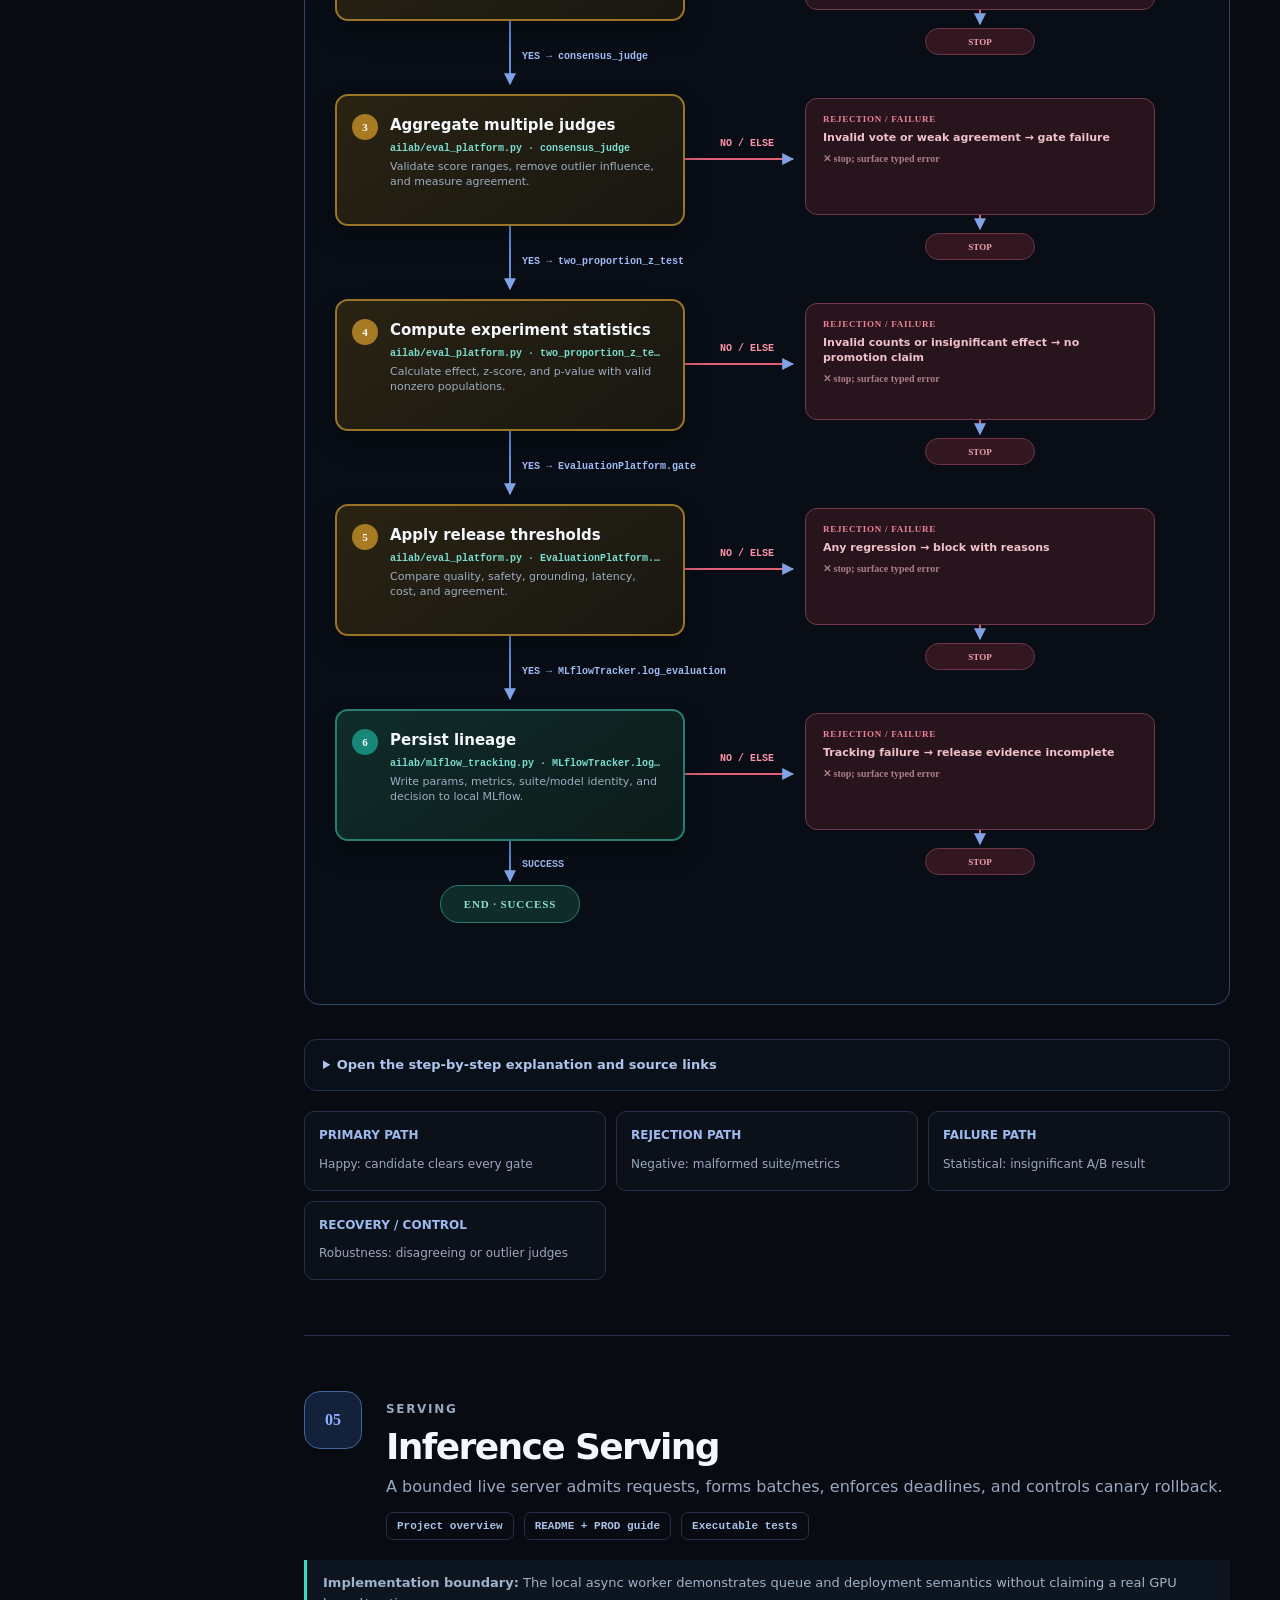
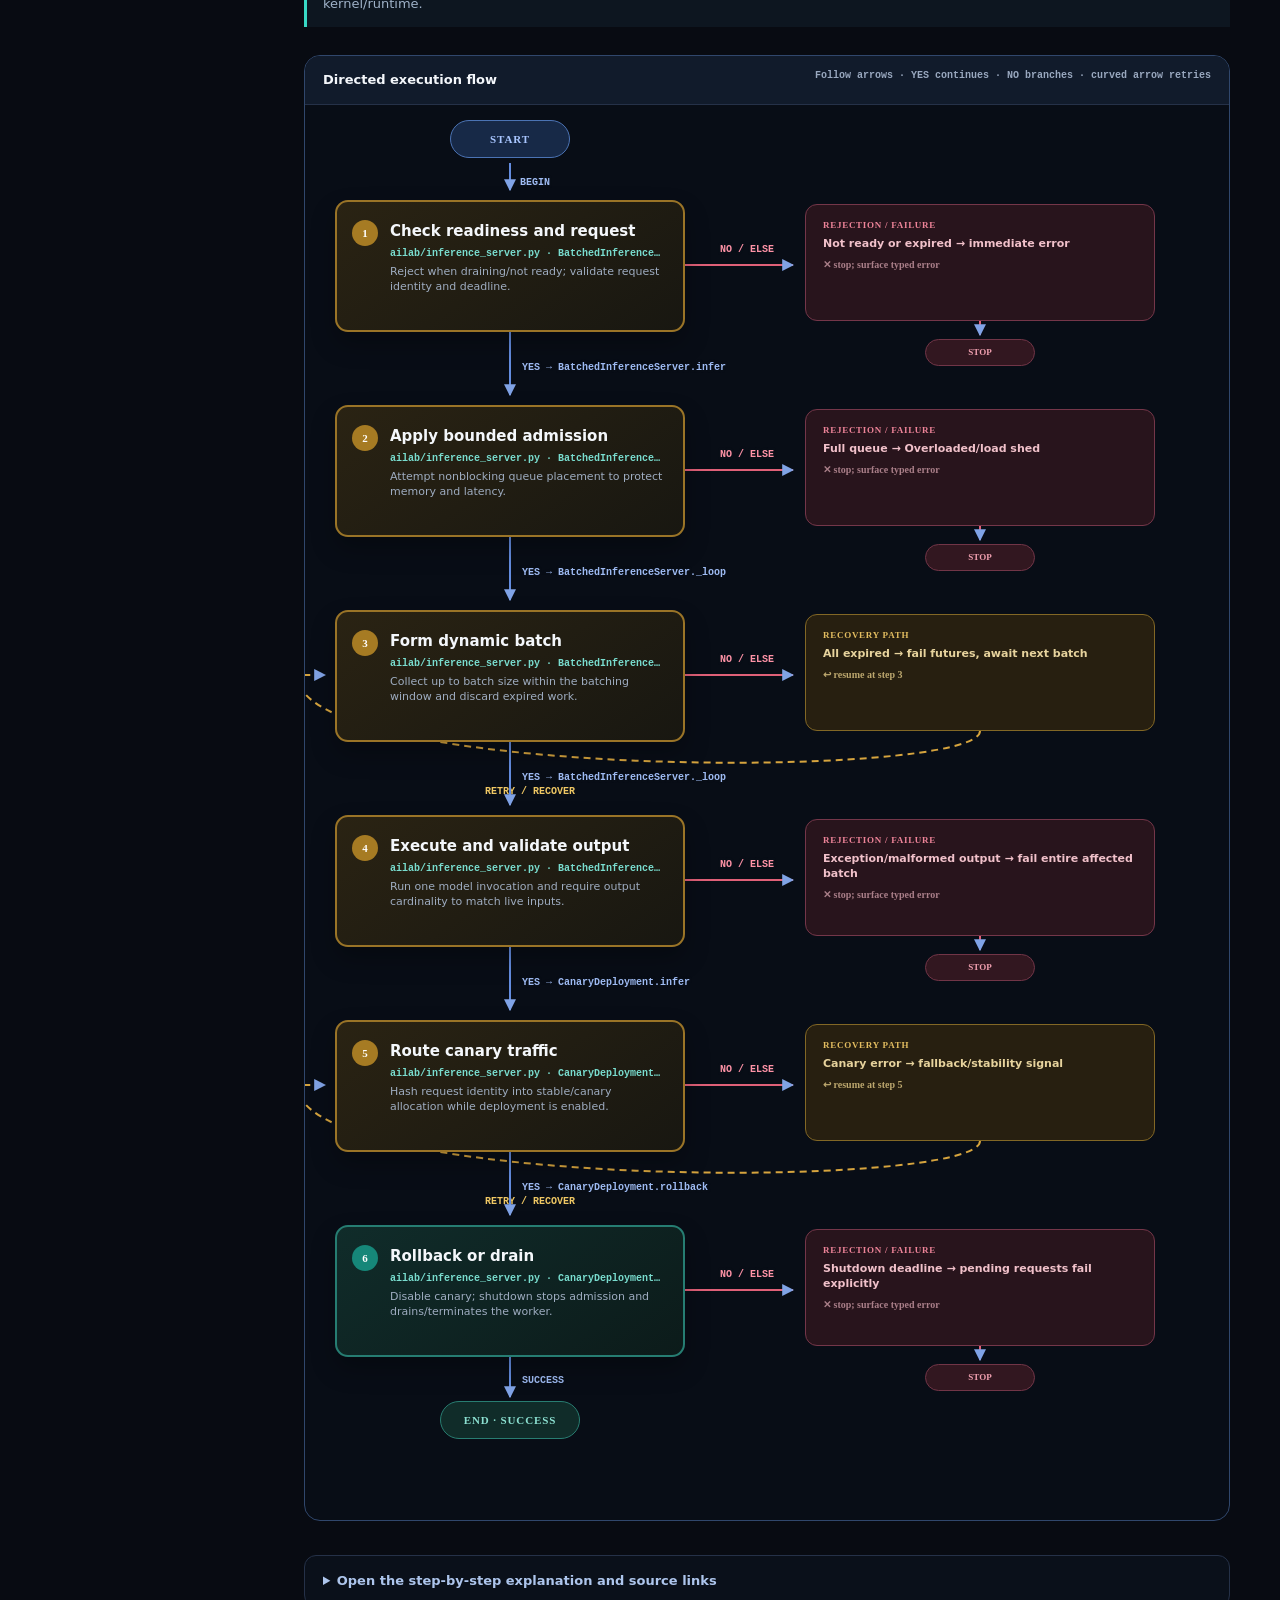
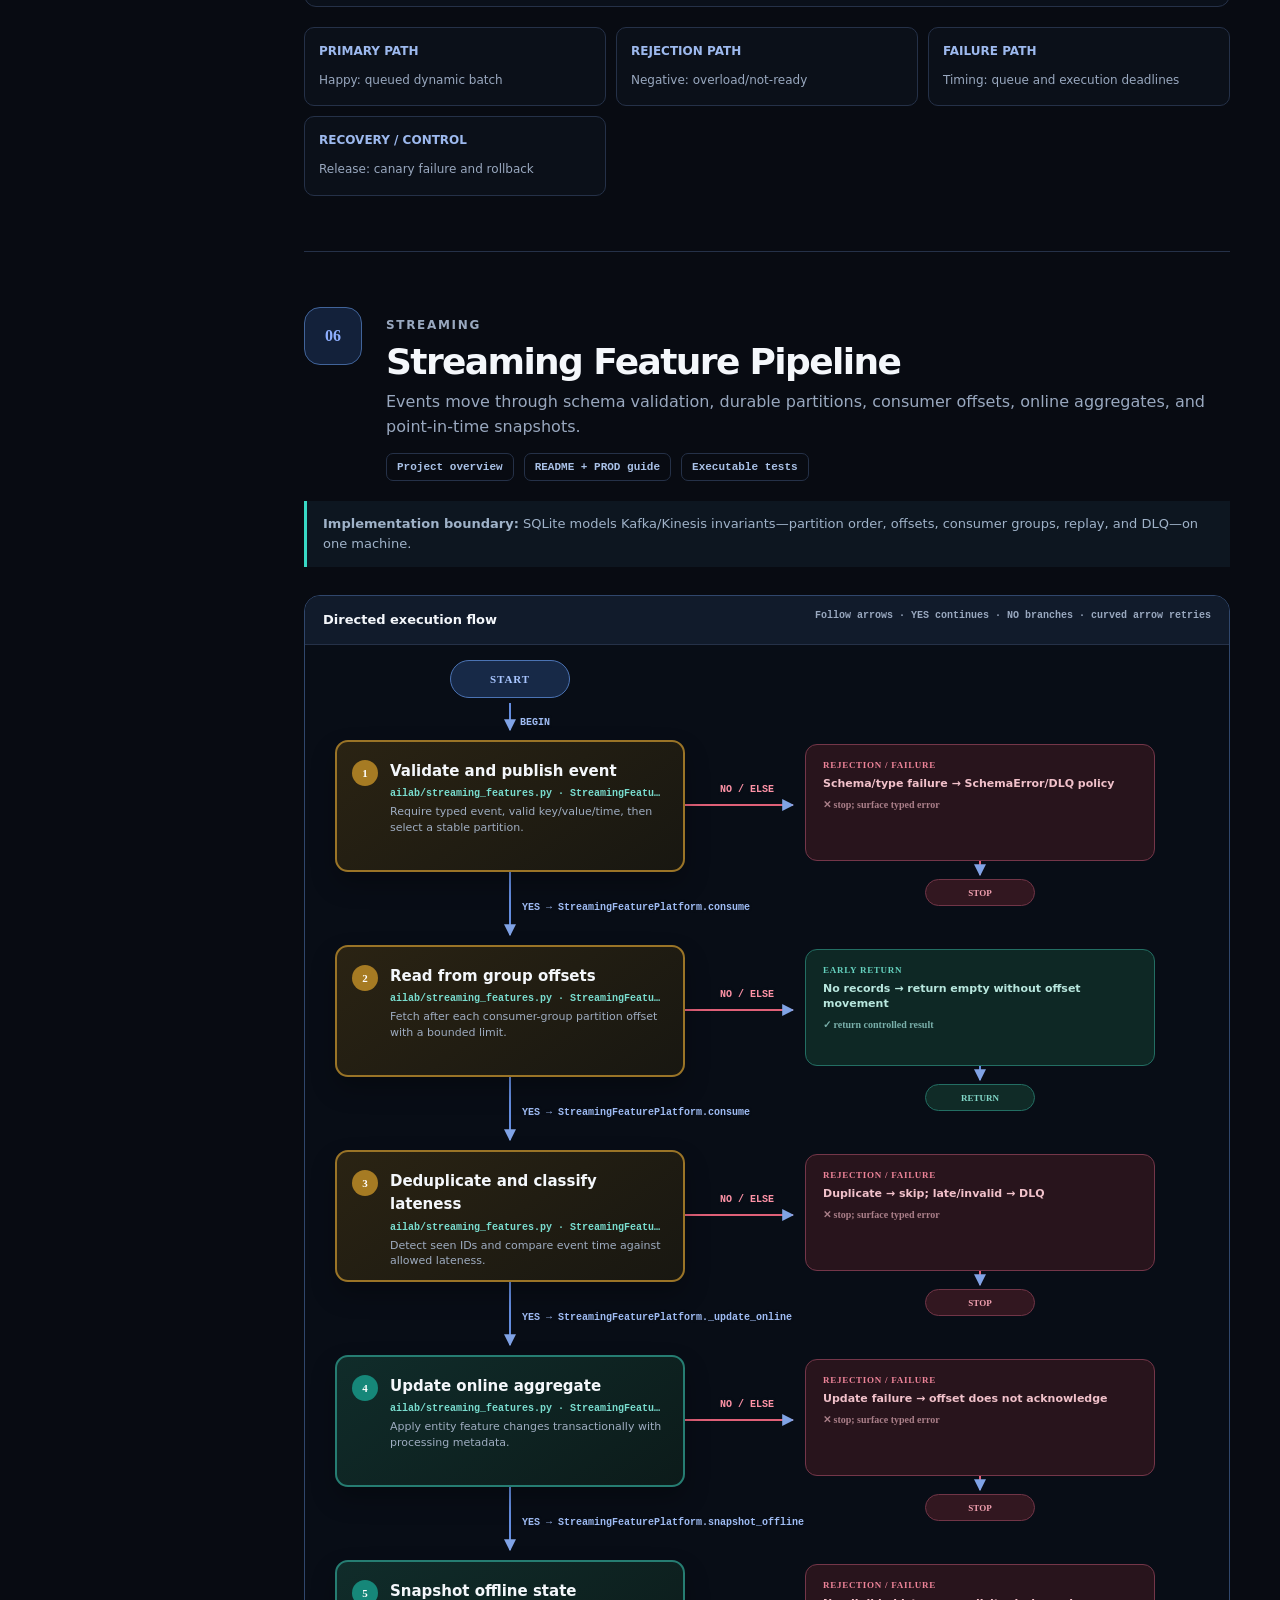
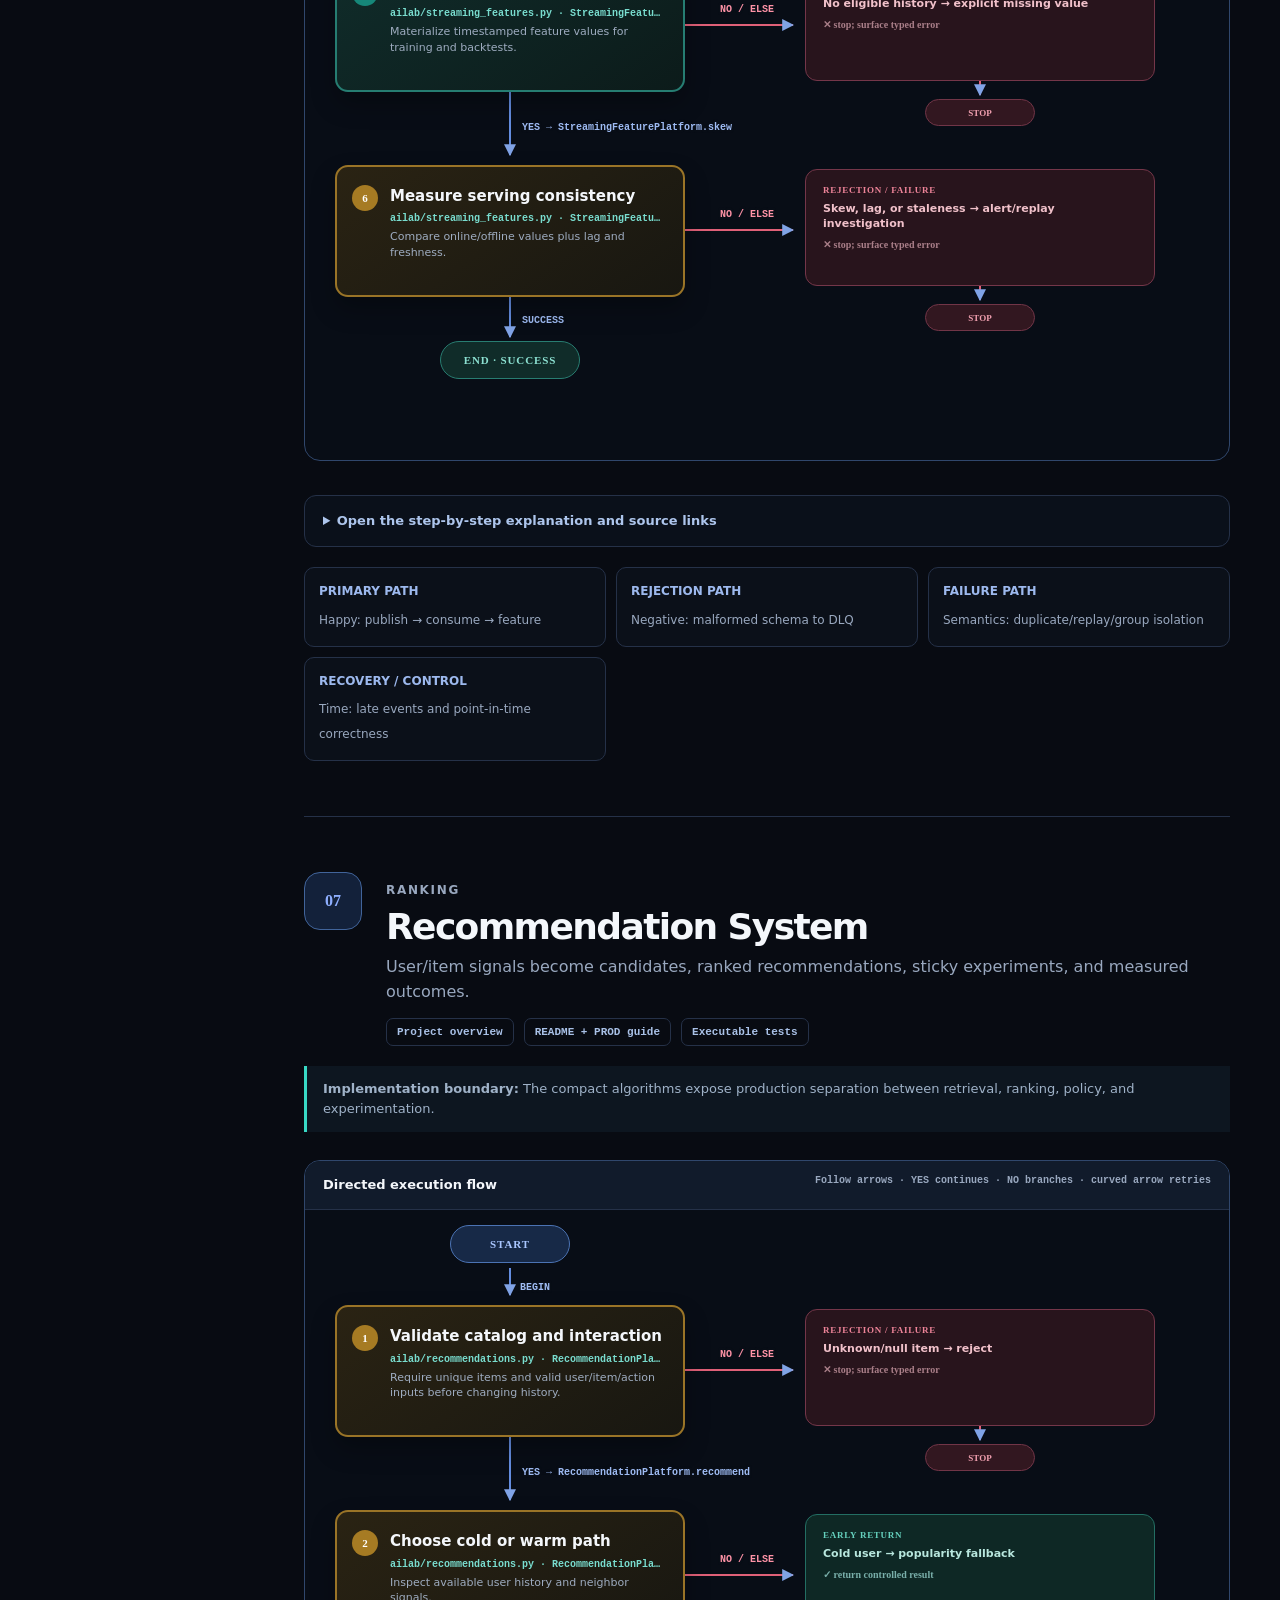
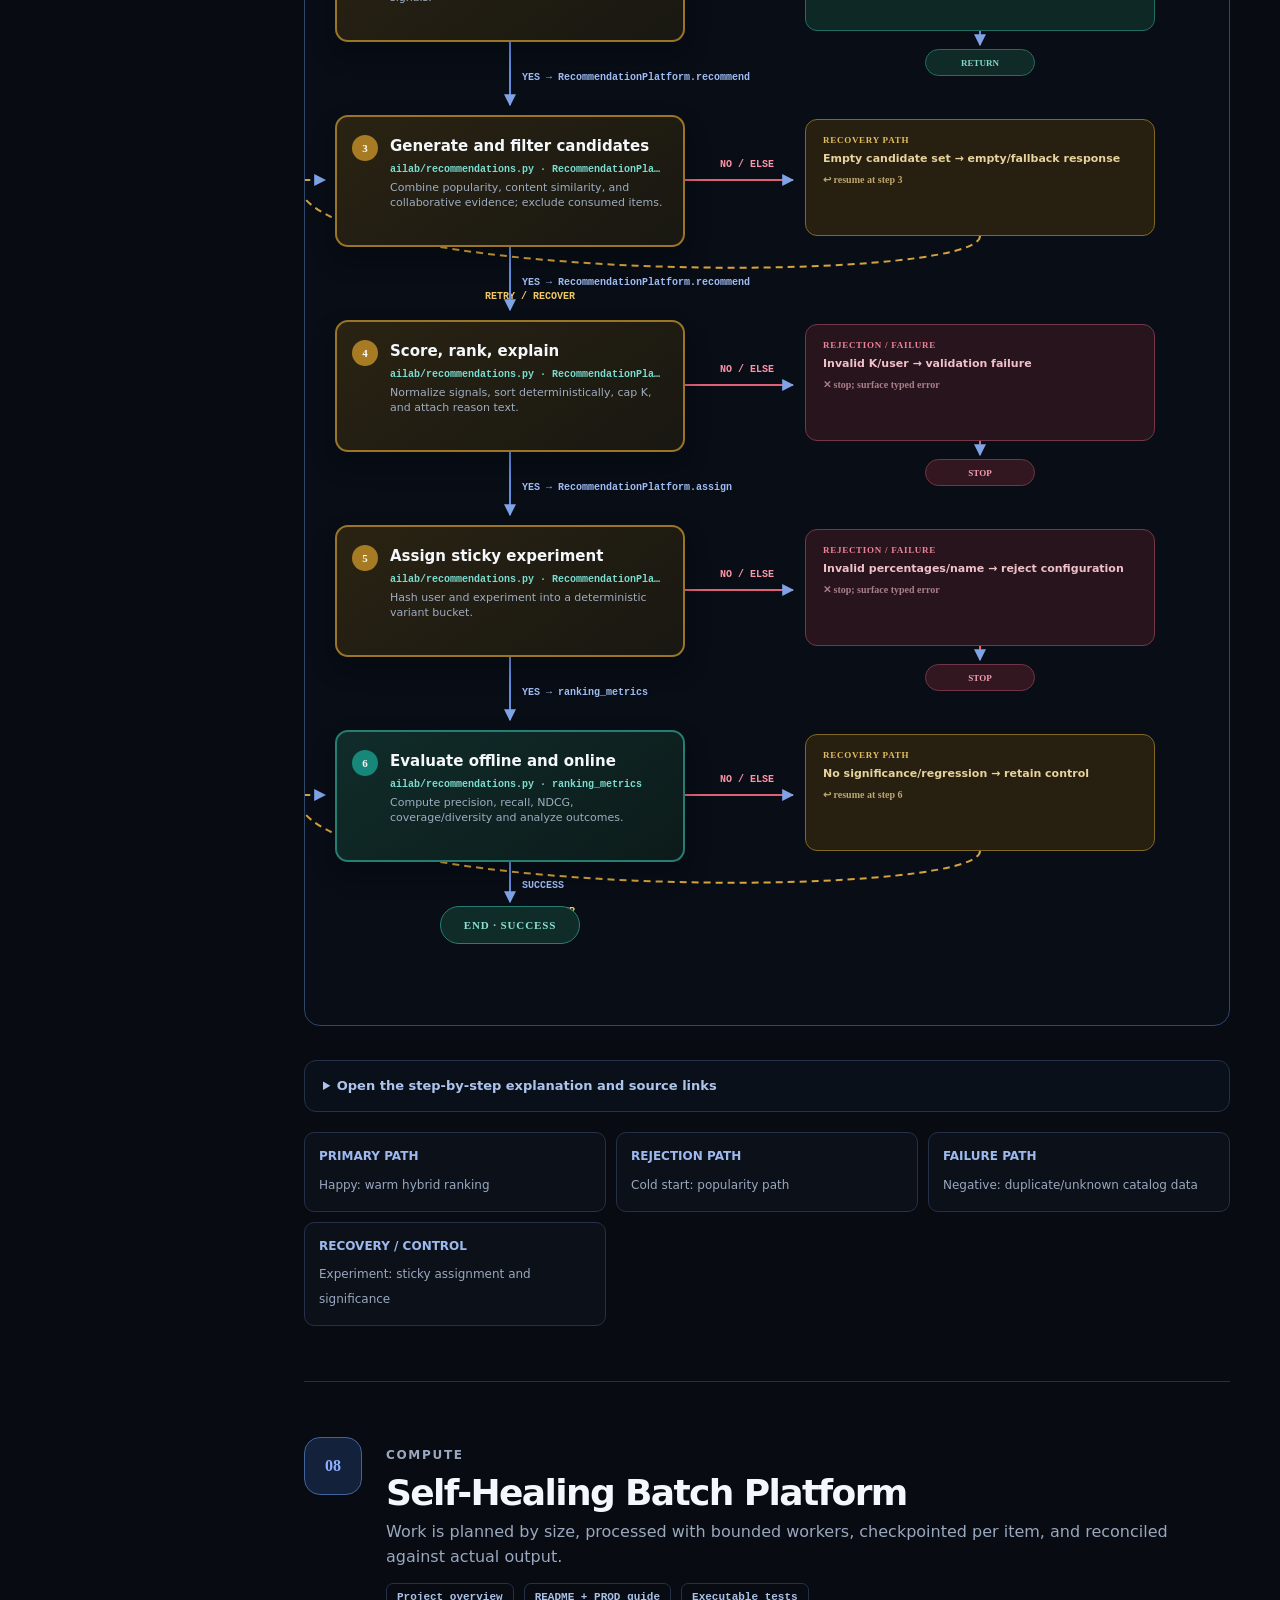
==== commit 4e322860: "Fit full flow branches in desktop viewport" ====
--- a/site/flowcharts.html
+++ b/site/flowcharts.html
@@ -8,7 +8,8 @@
   <link rel="stylesheet" href="styles.css">
   <link rel="stylesheet" href="flowcharts.css">
   <link rel="stylesheet" href="flowcharts-mobile.css">
-  <link rel="stylesheet" href="flow-diagrams.css">
+  <link rel="stylesheet" href="flow-diagrams.css?v=directed-1">
+  <link rel="stylesheet" href="flow-diagram-layout.css?v=directed-2">
 </head>
 <body>
   <a class="skip" href="#main">Skip to content</a>
@@ -33,6 +34,6 @@
     </section>
   </main>
   <footer class="shell"><a href="index.html">← Back to overview</a><span>20 code-linked execution maps · no external diagram dependency</span></footer>
-  <script src="flowcharts.js"></script>
+  <script src="flowcharts.js?v=directed-2"></script>
 </body>
 </html>
--- a/site/flow-diagram-layout.css
+++ b/site/flow-diagram-layout.css
@@ -0,0 +1 @@
+@media(min-width:901px){.atlas-layout{grid-template-columns:220px minmax(0,1fr)}}.diagram-node code{overflow:hidden;text-overflow:ellipsis;white-space:nowrap}
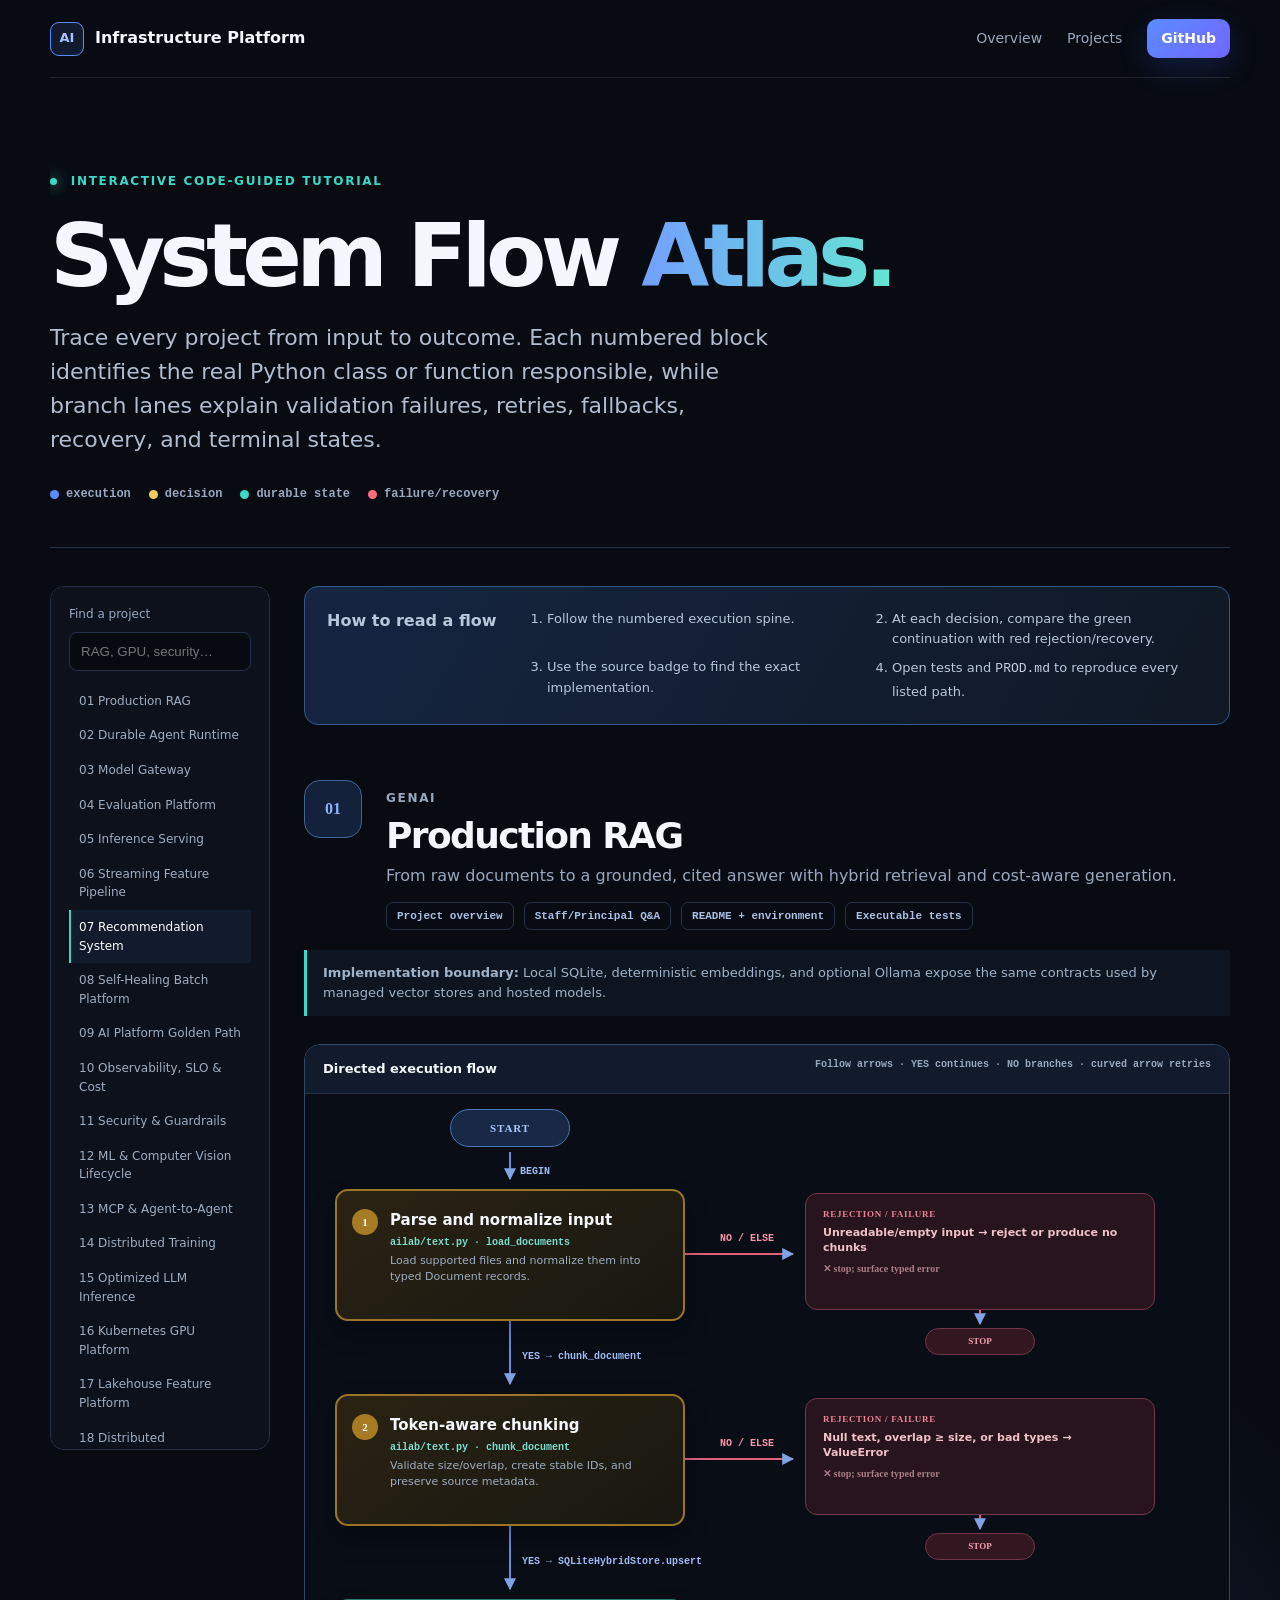
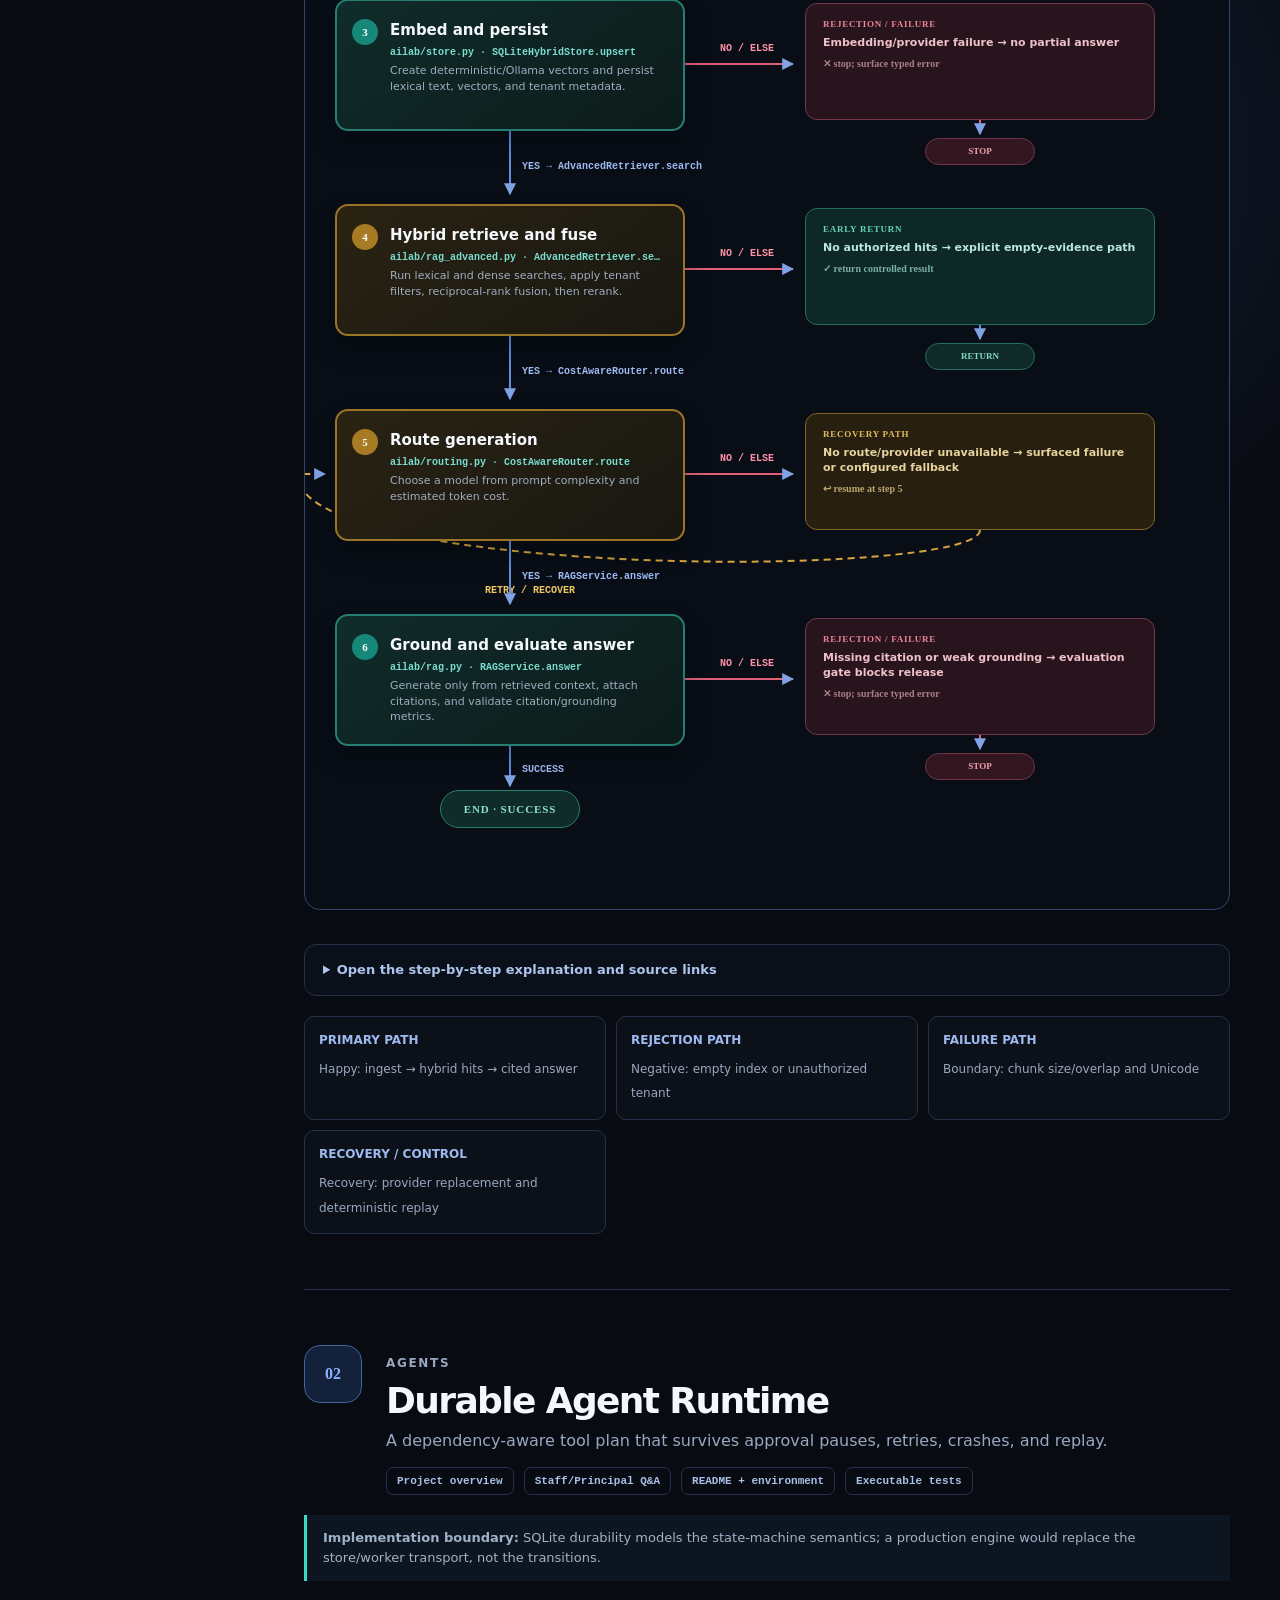
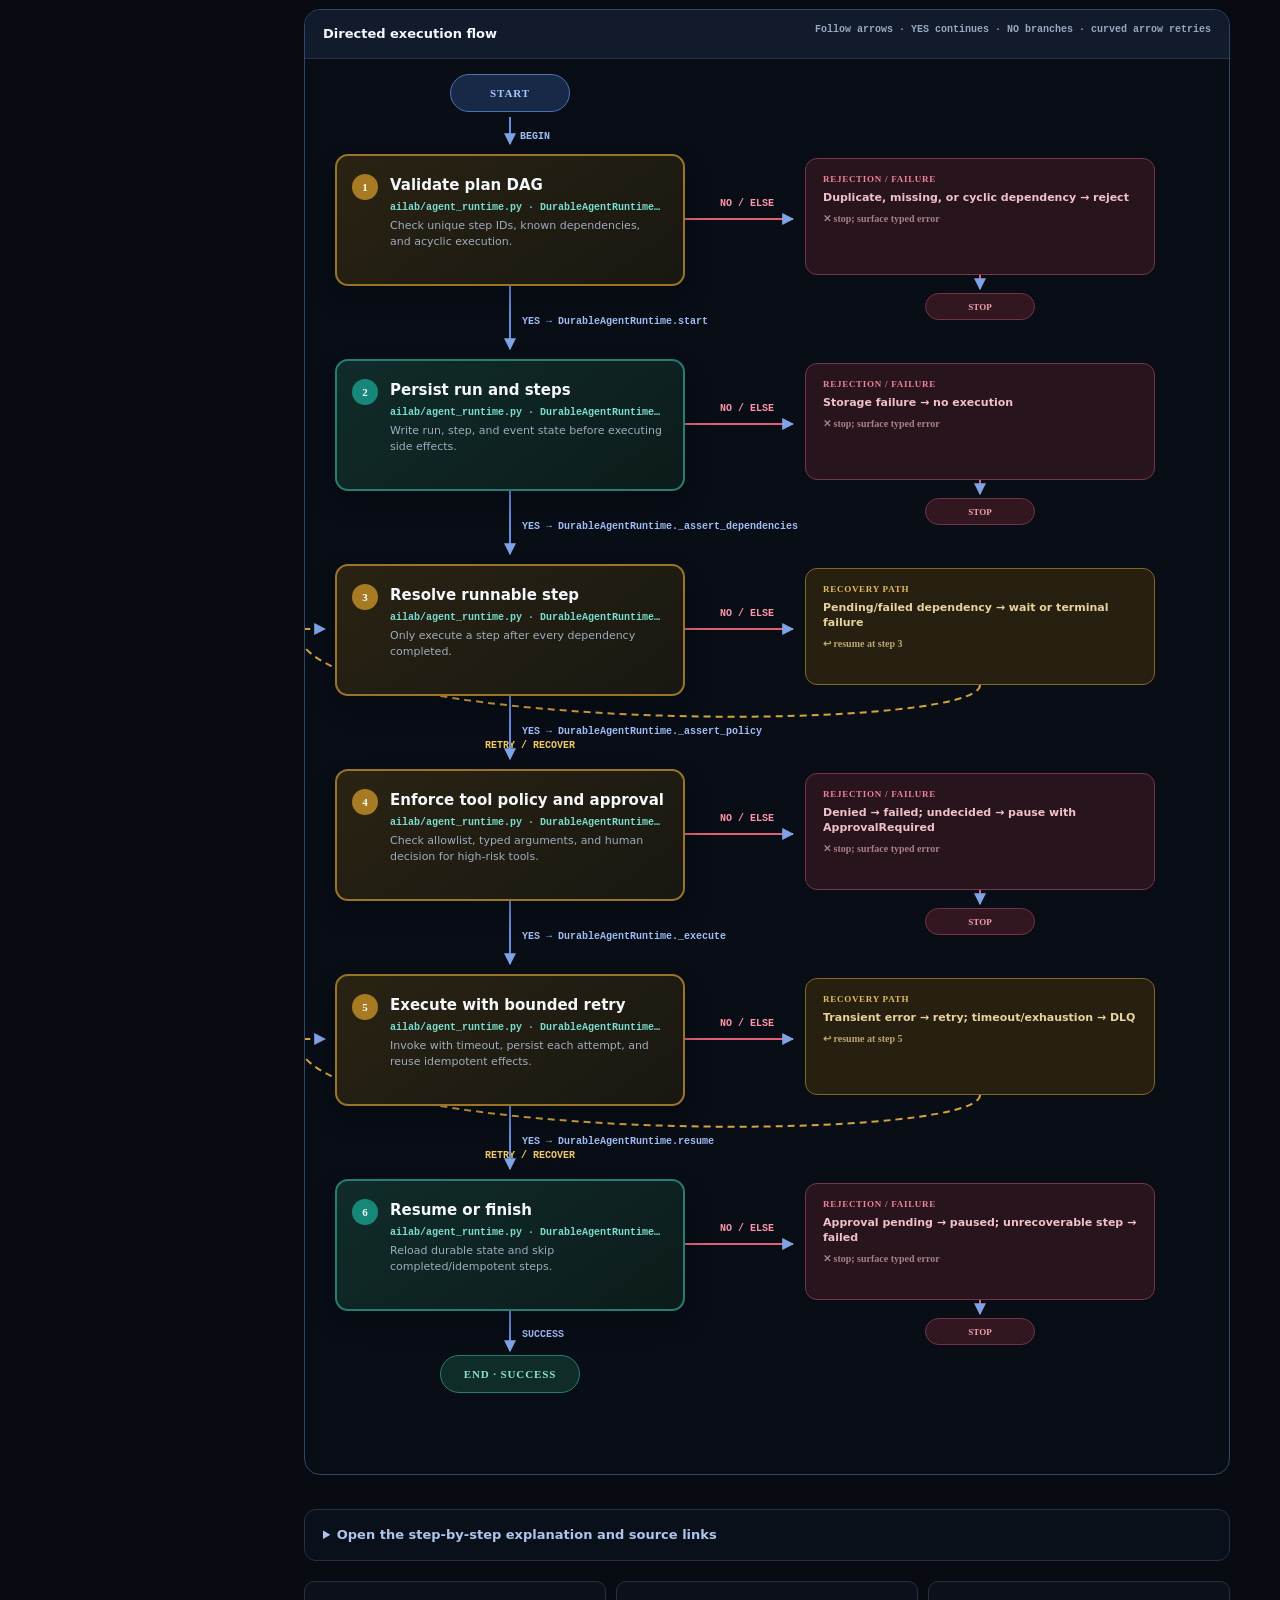
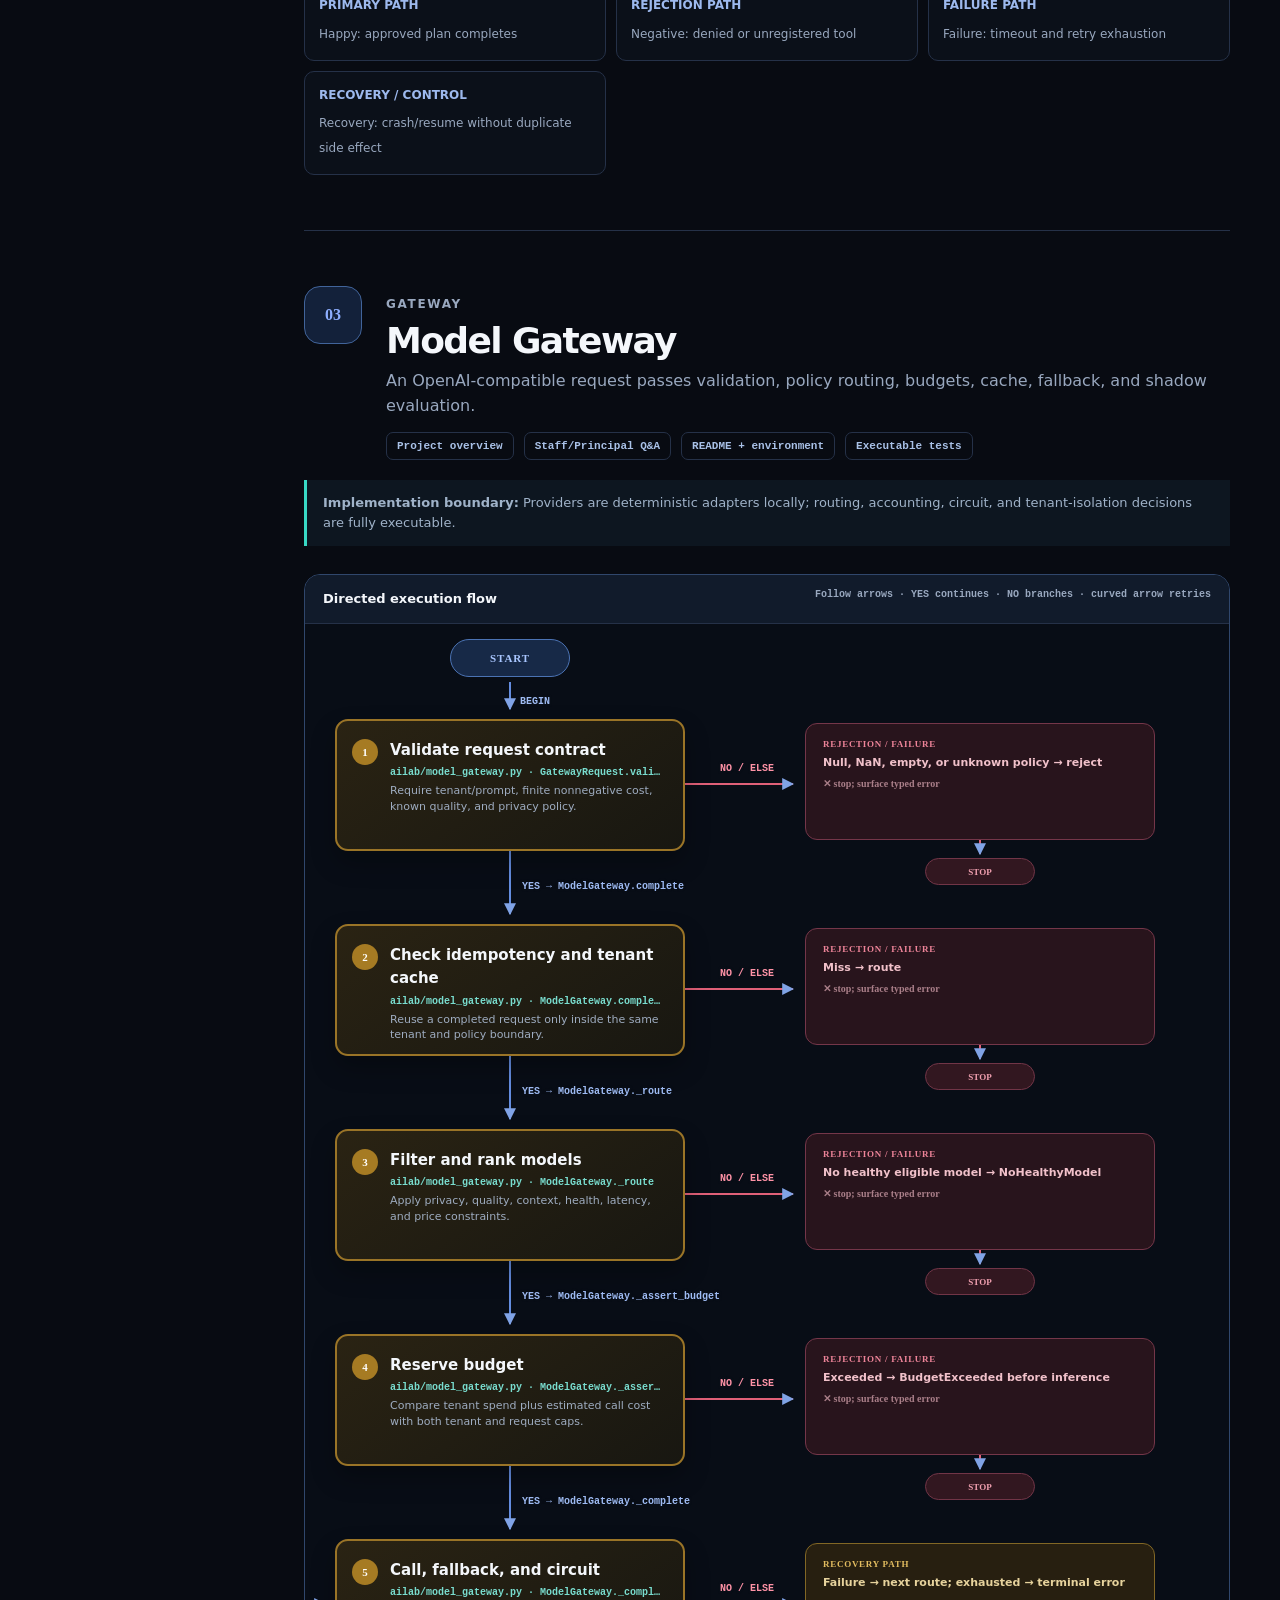
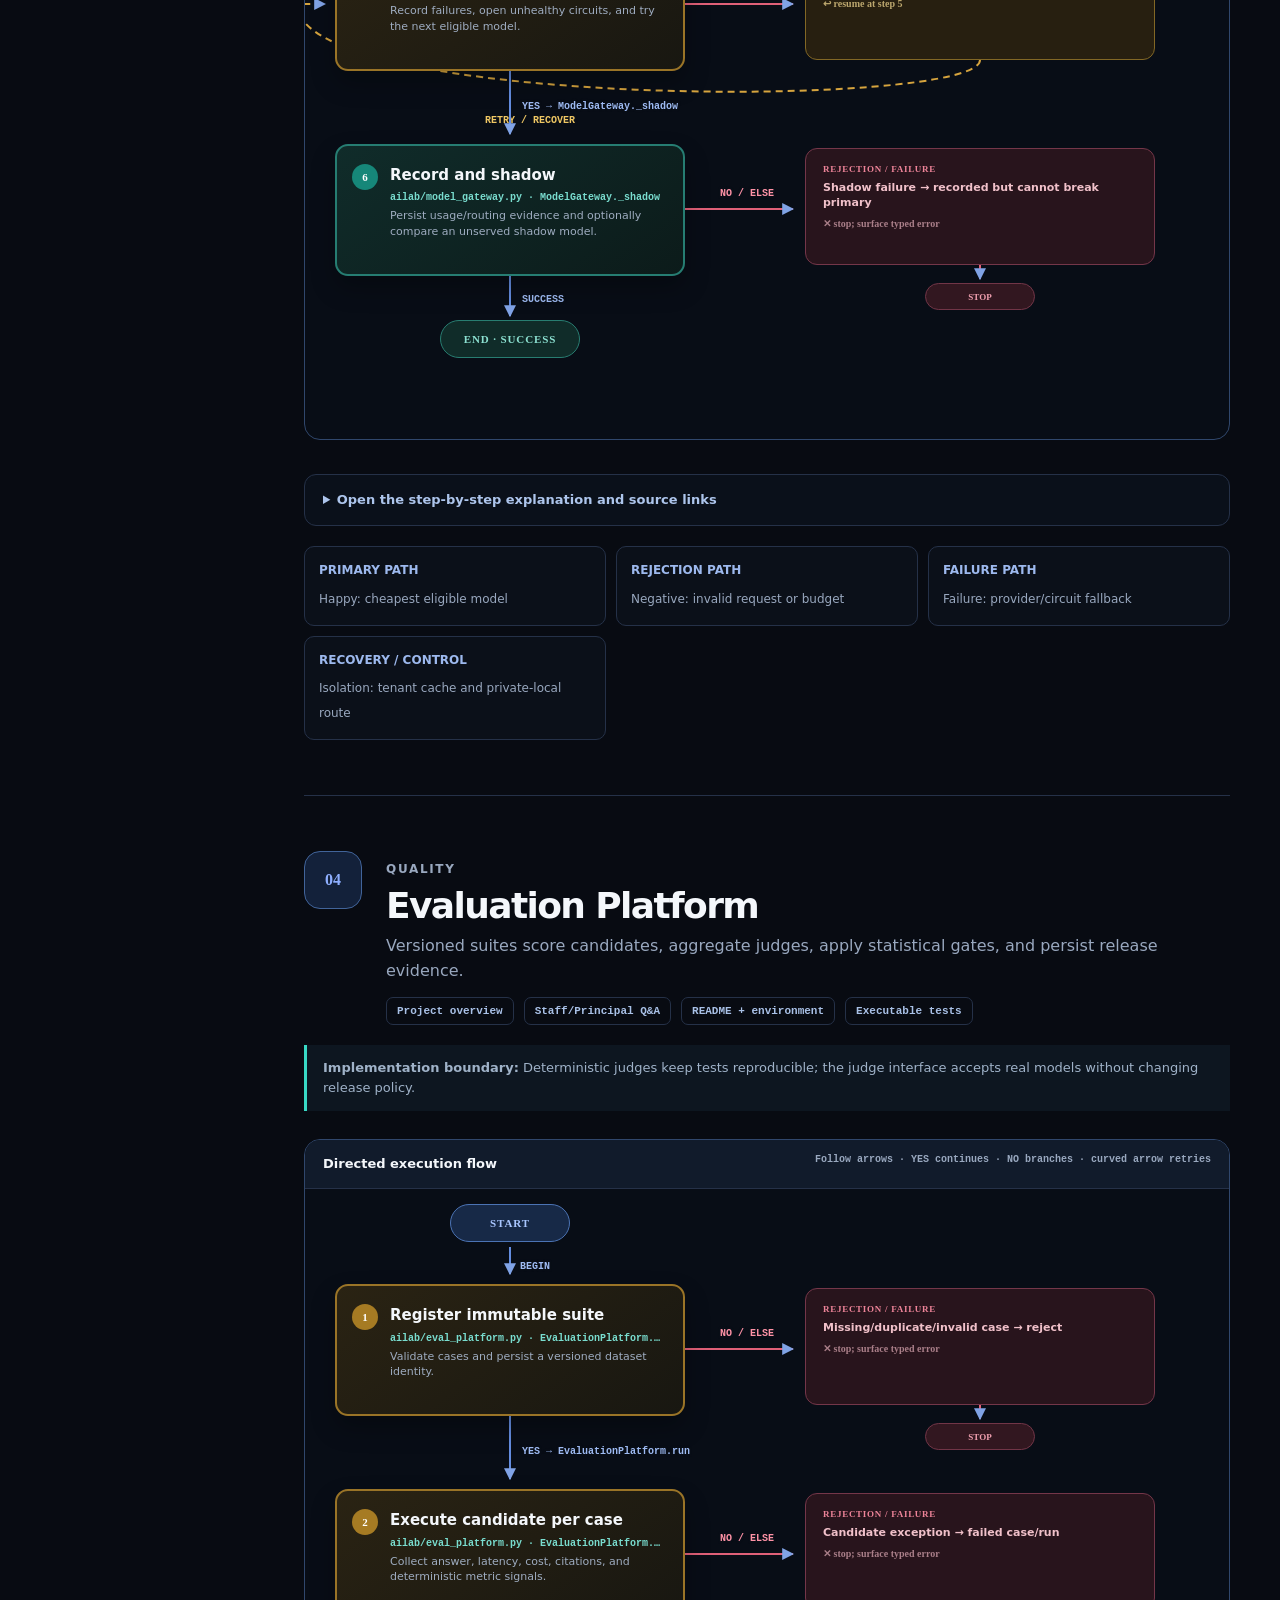
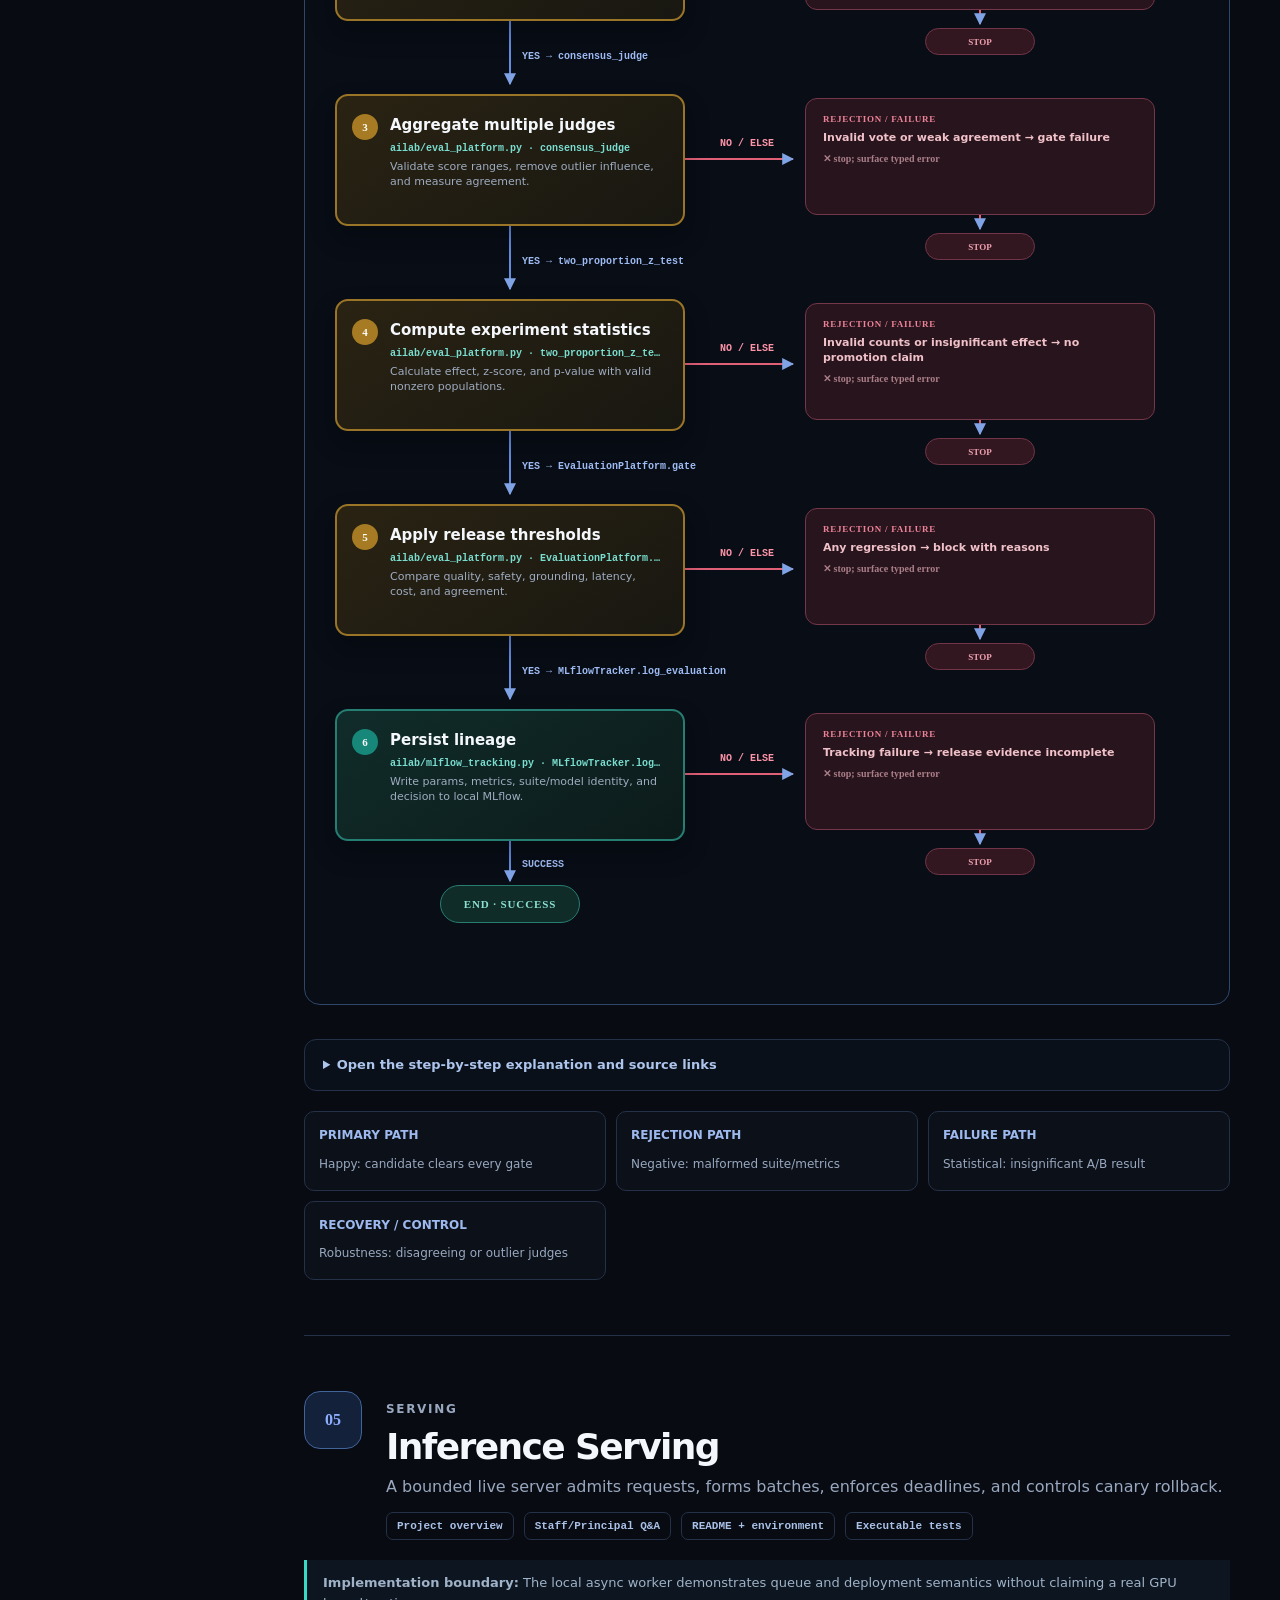
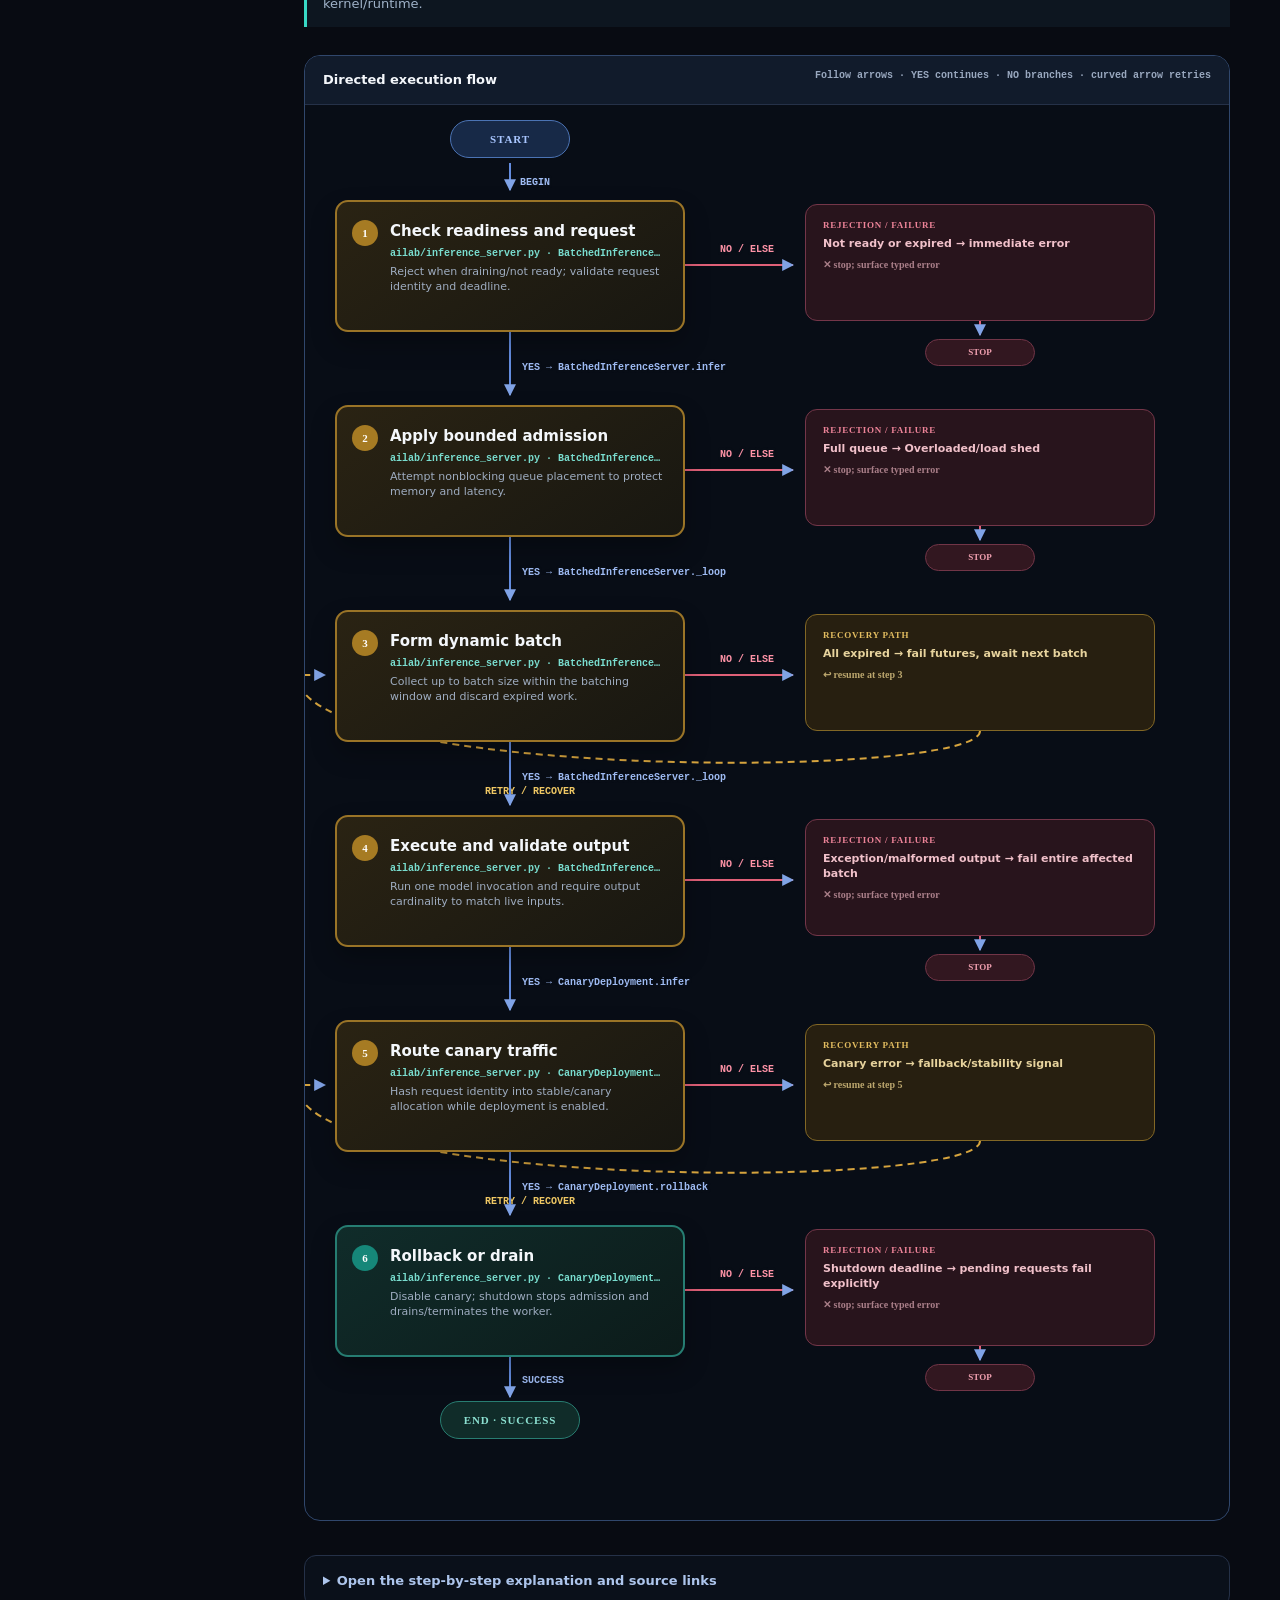
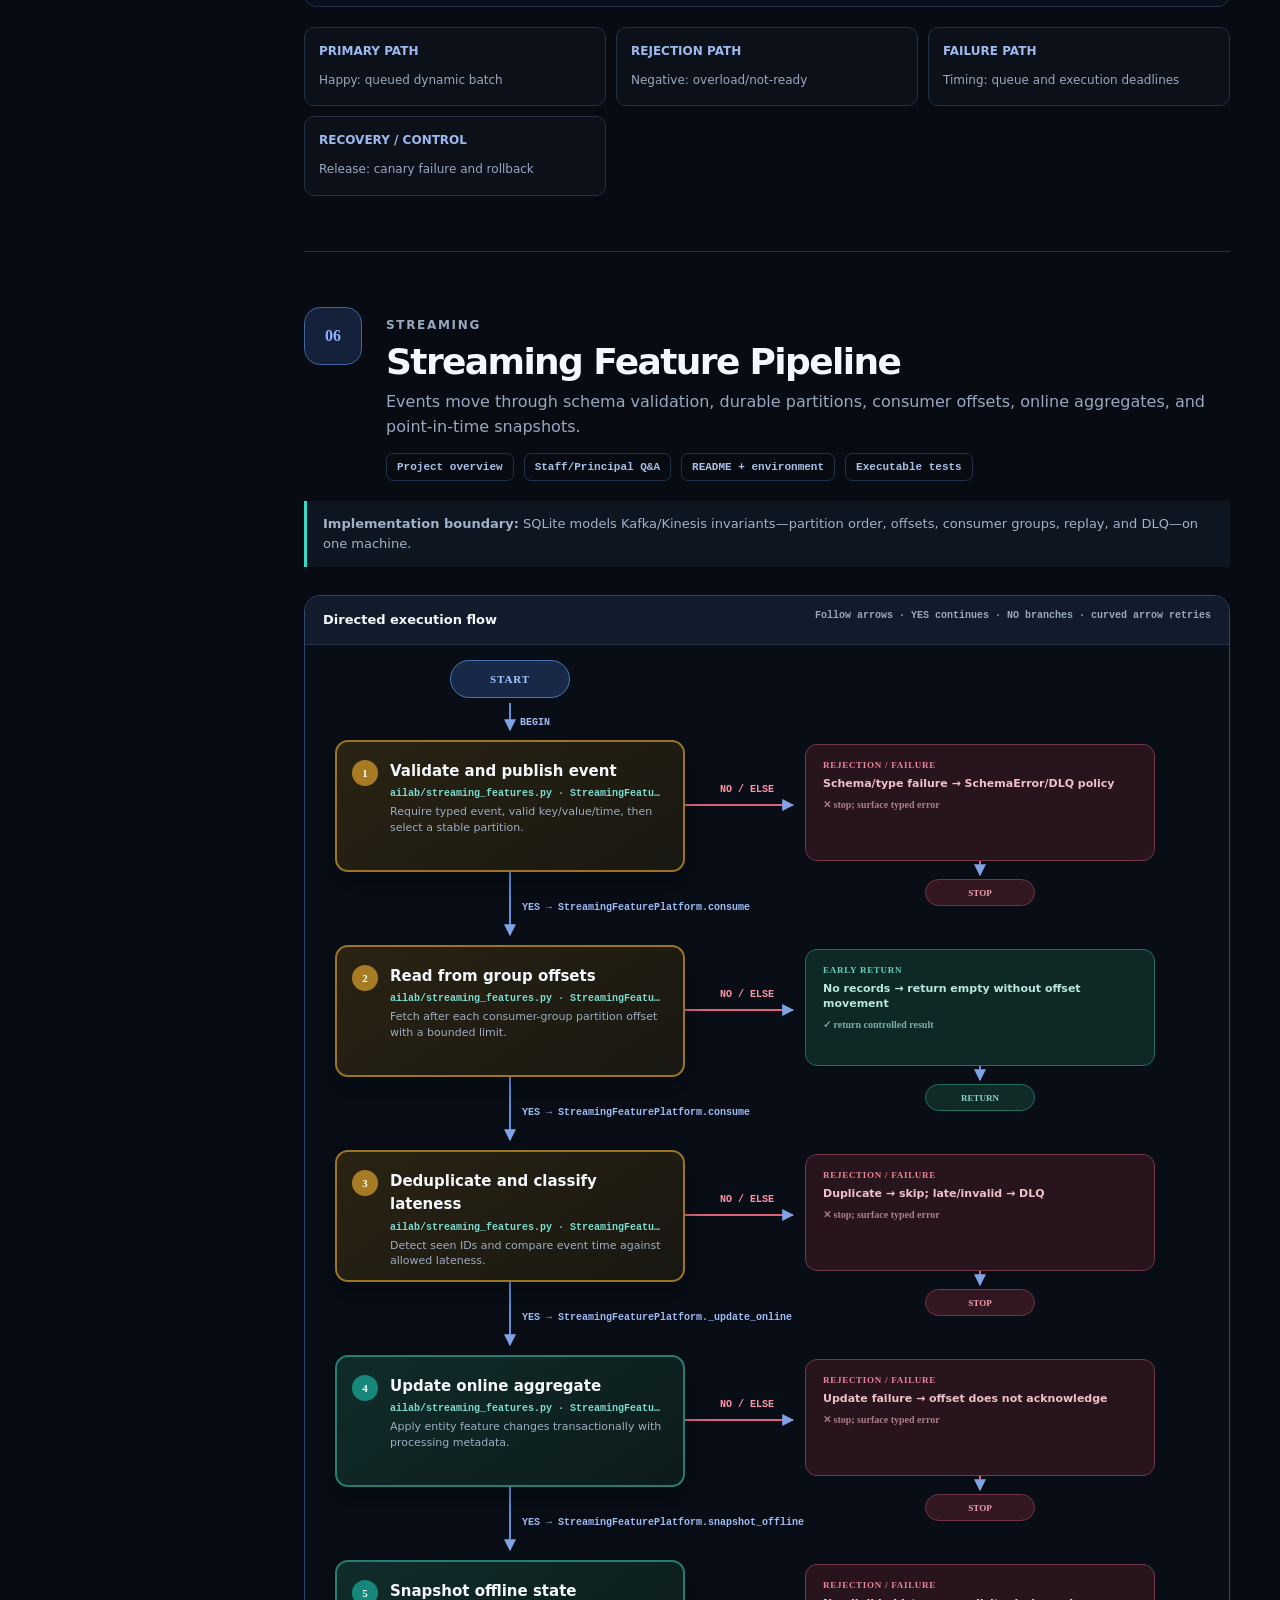
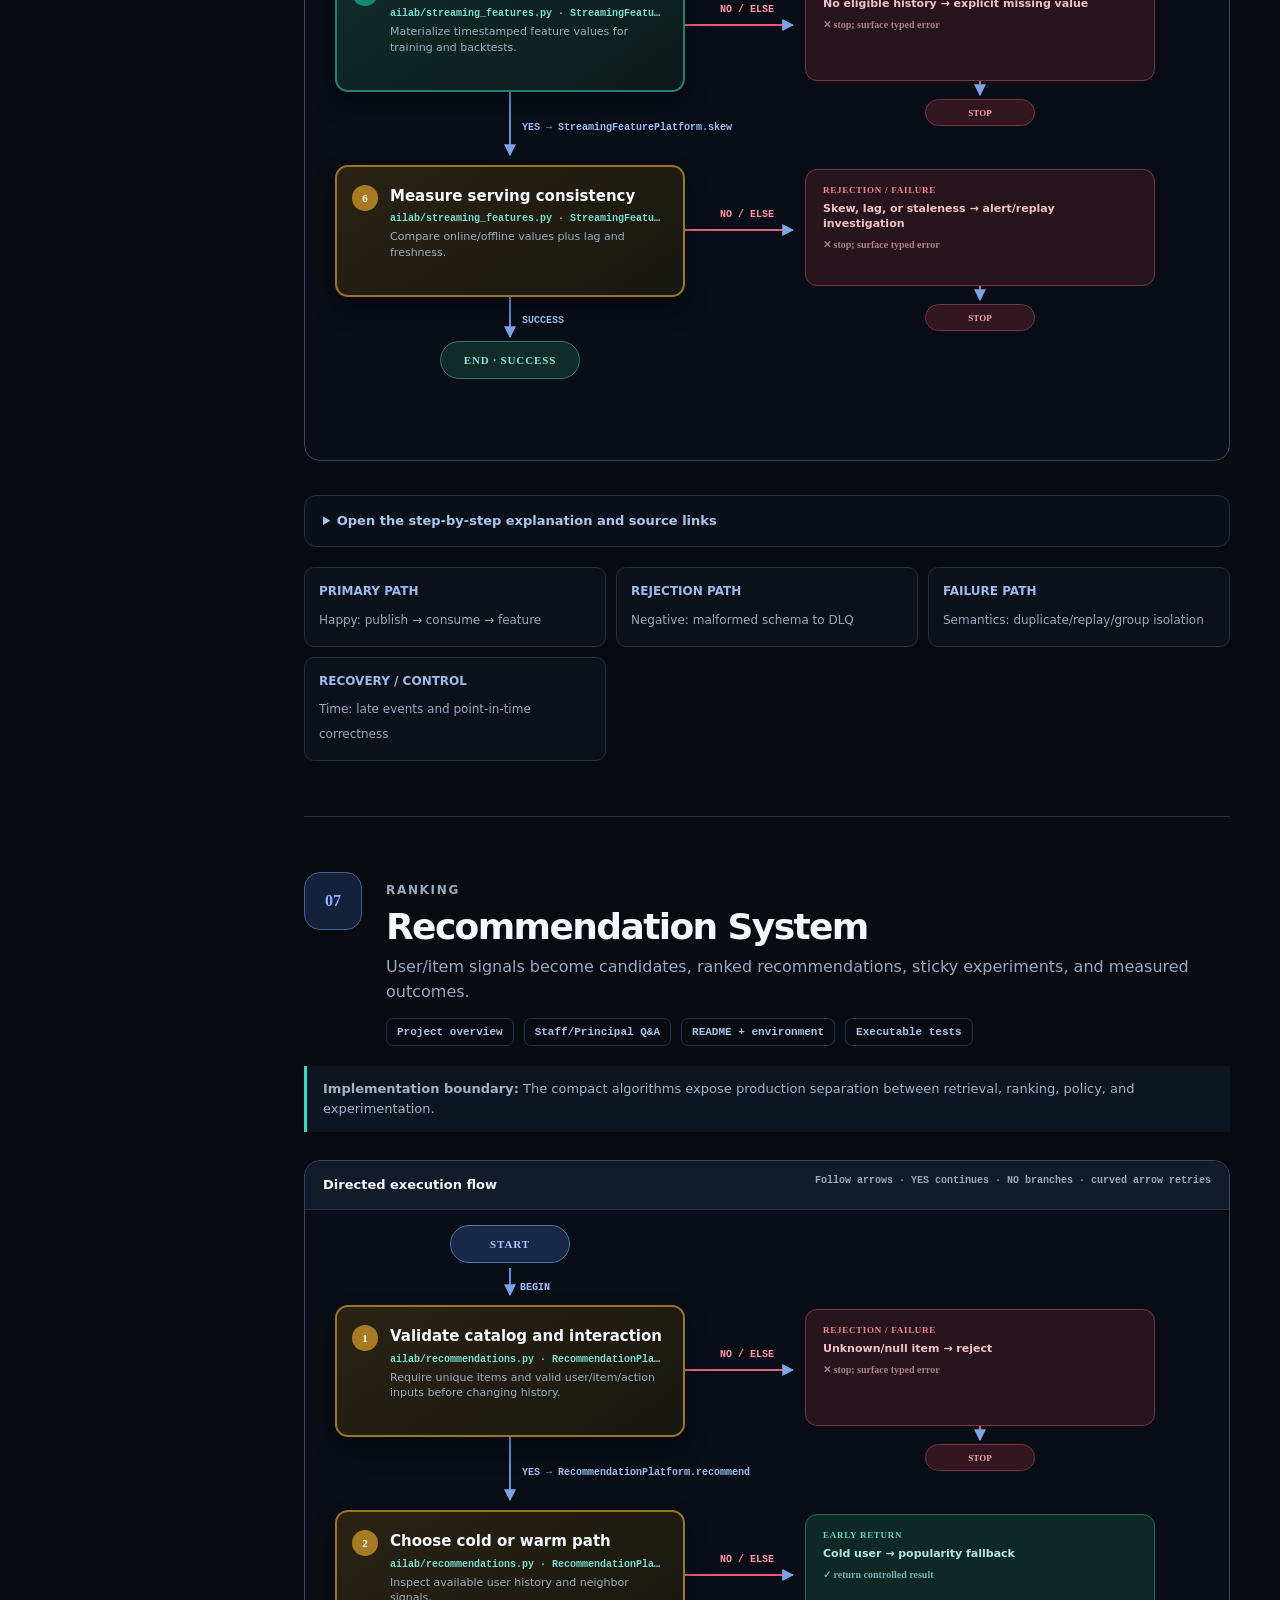
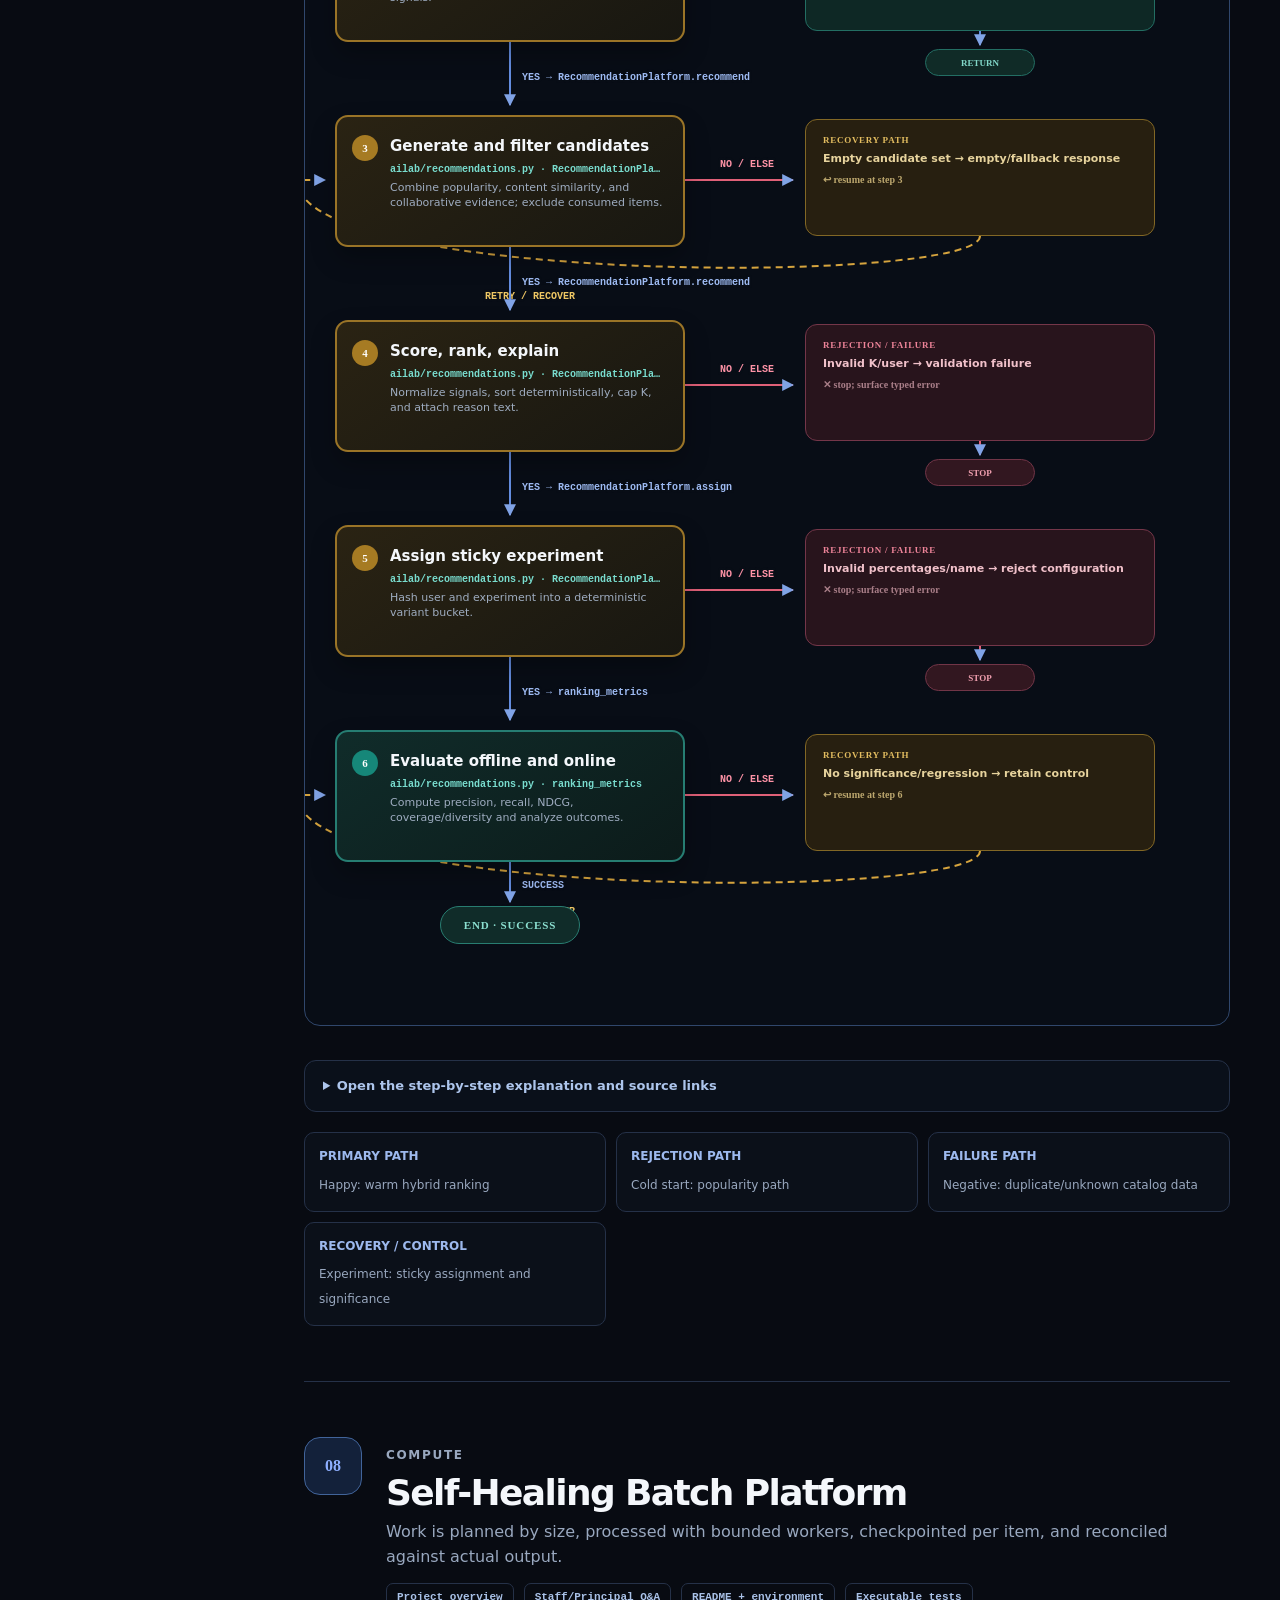
==== commit afe039e0: "Answer all Staff Principal production prompts" ====
--- a/site/flowcharts.html
+++ b/site/flowcharts.html
@@ -34,6 +34,6 @@
     </section>
   </main>
   <footer class="shell"><a href="index.html">← Back to overview</a><span>20 code-linked execution maps · no external diagram dependency</span></footer>
-  <script src="flowcharts.js?v=directed-2"></script>
+  <script src="flowcharts.js?v=directed-3"></script>
 </body>
 </html>
